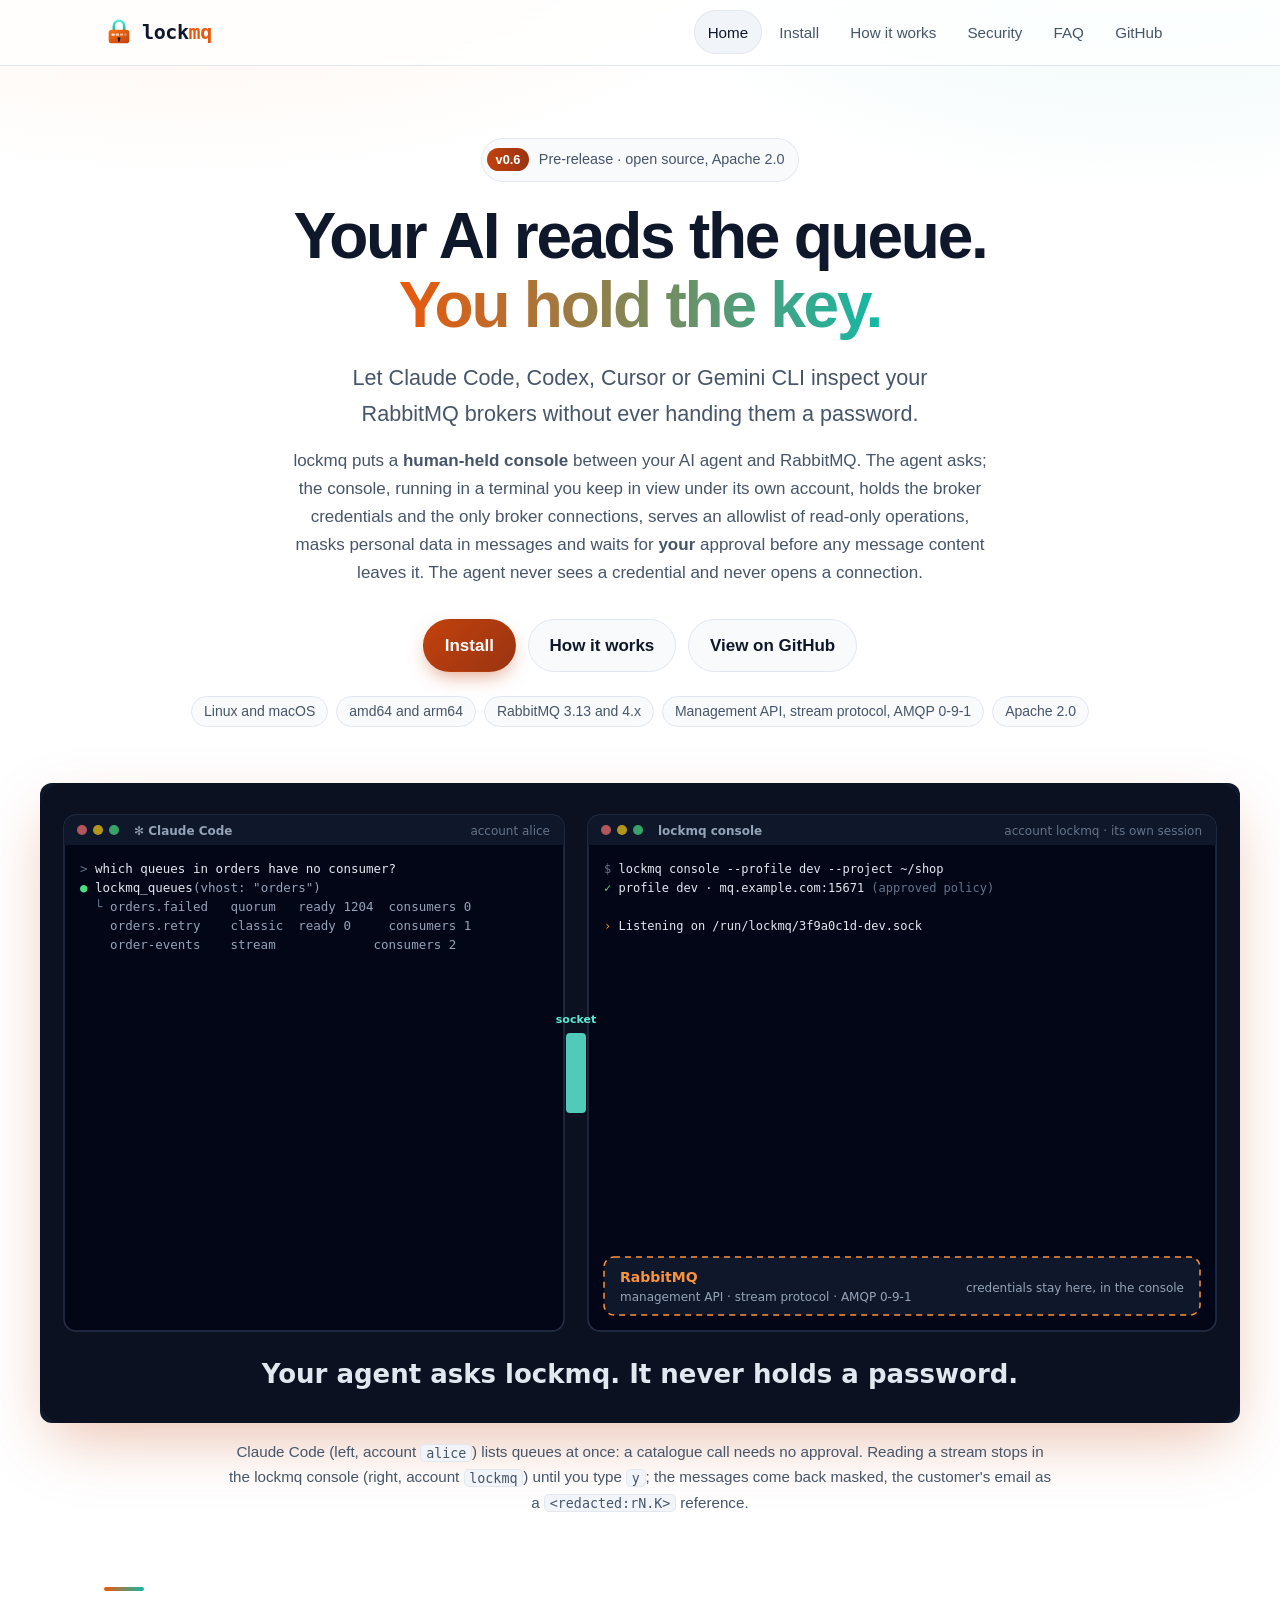
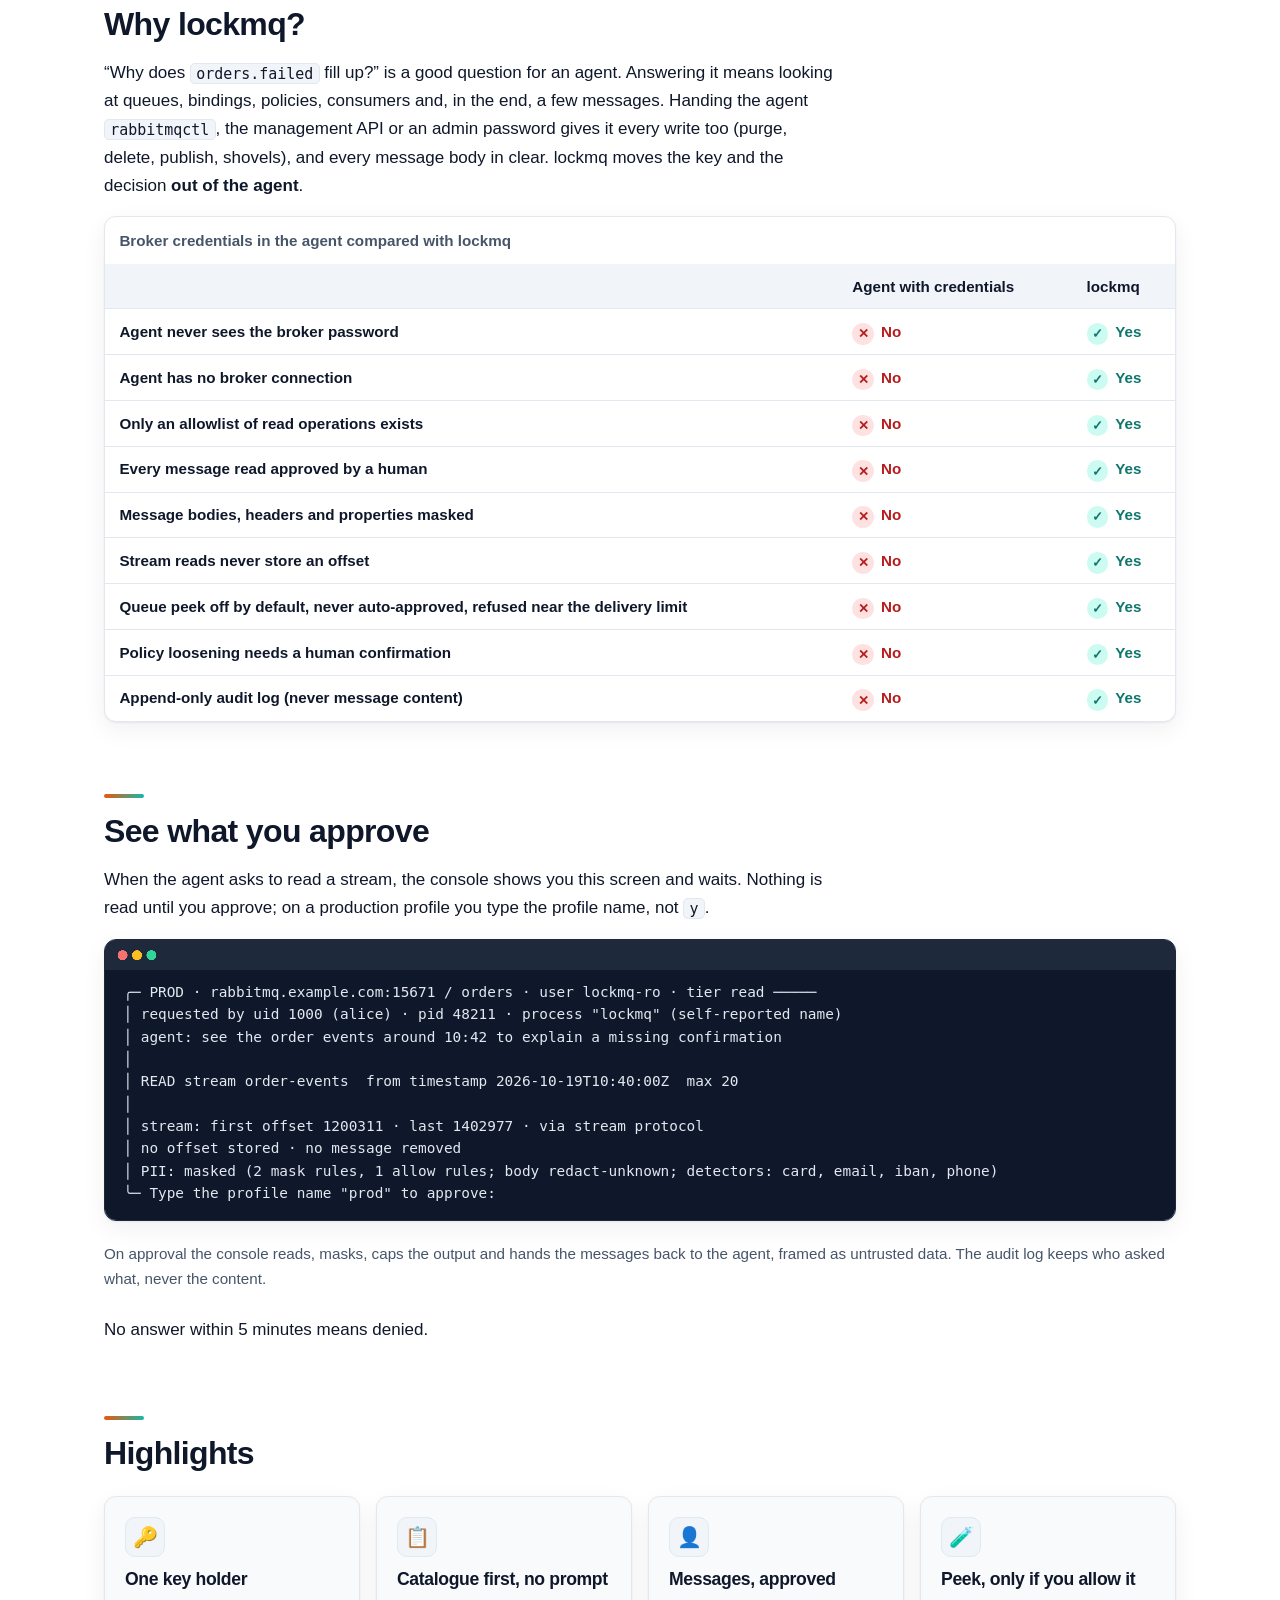
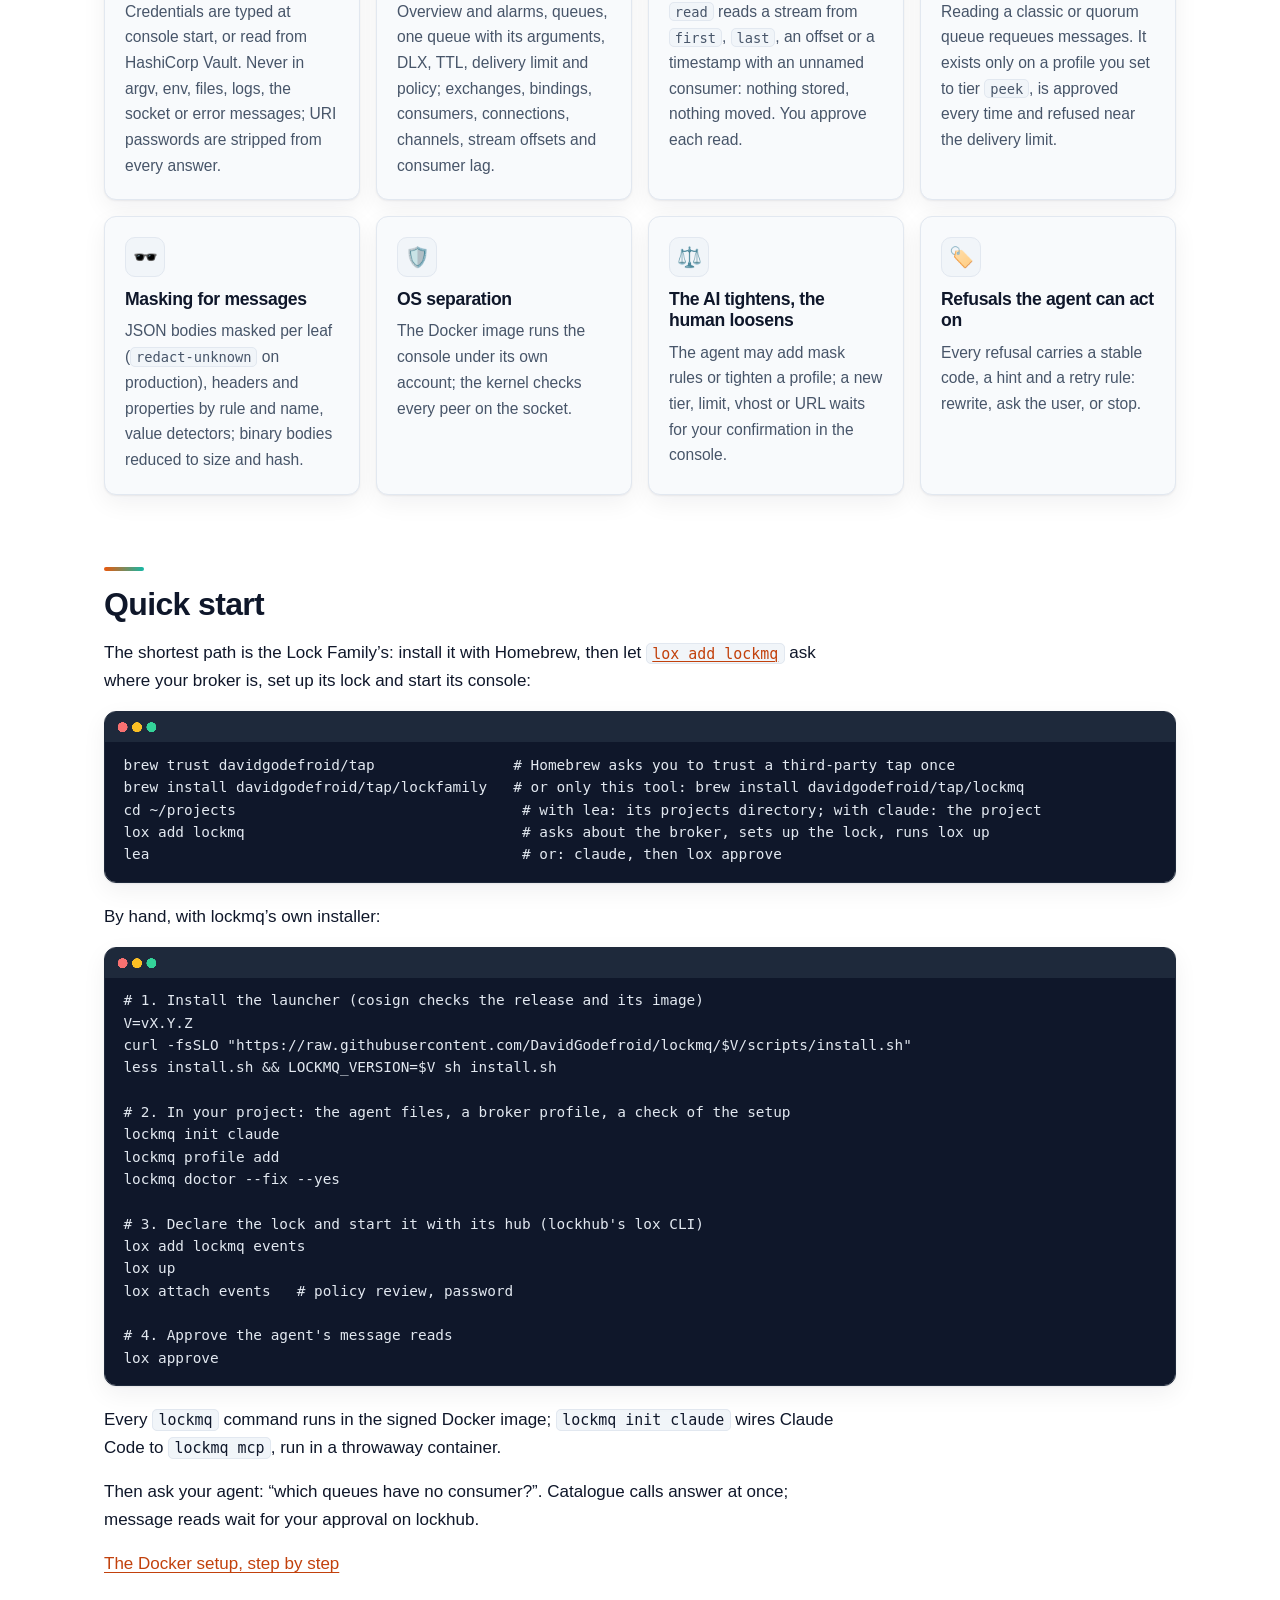
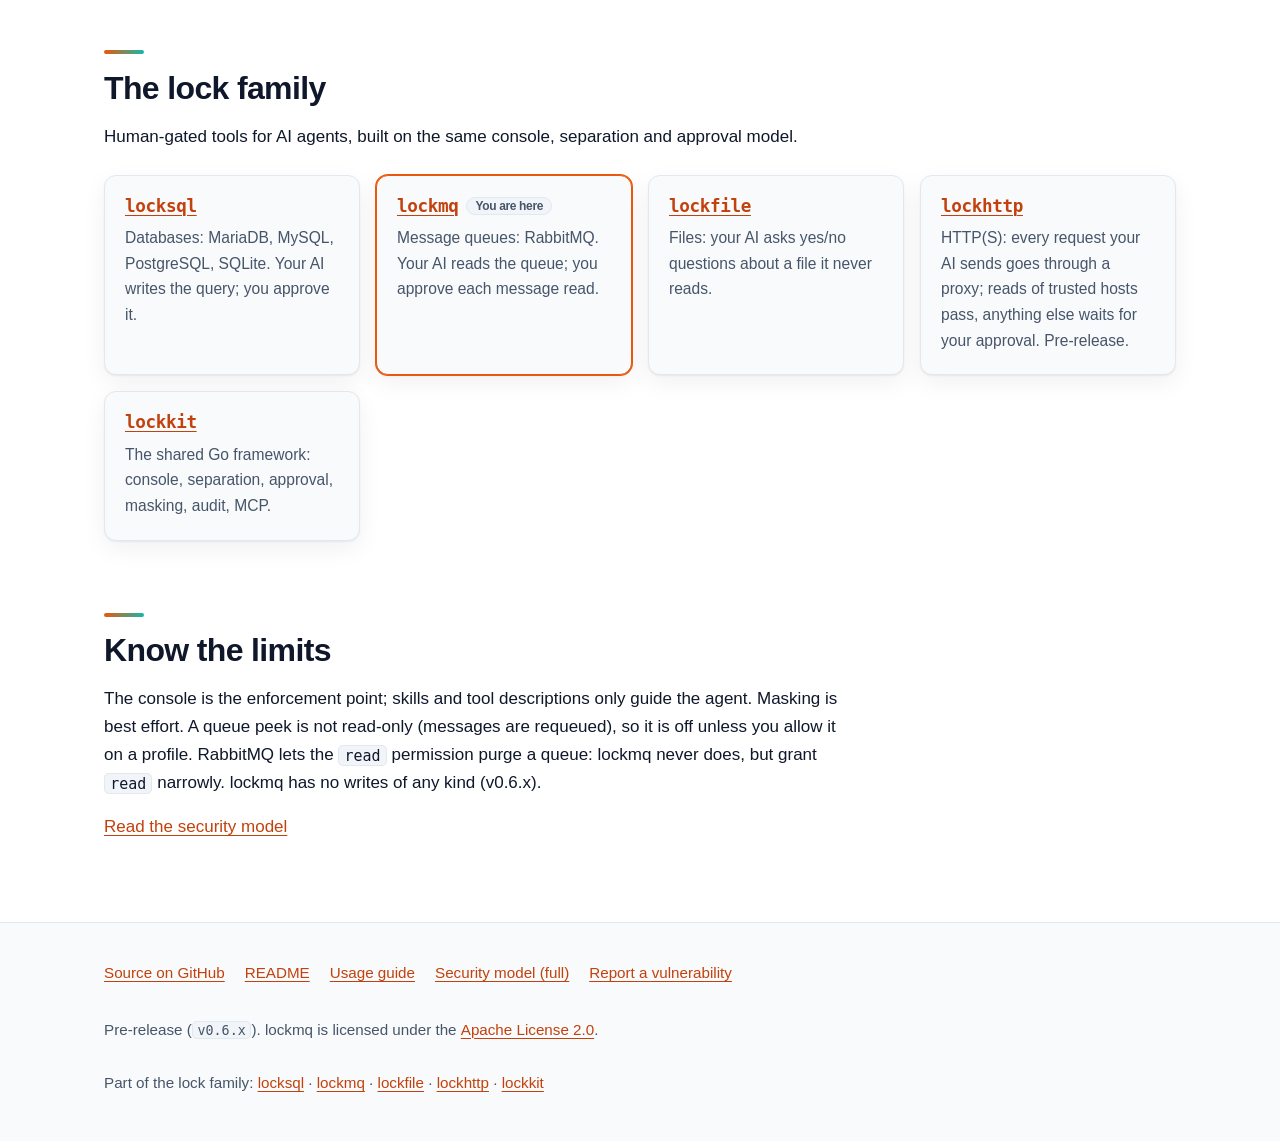
==== site/index.html @ b6aefcbf "docs: lox add lockmq replaces lox init in the quick start Co-Authored-By: Claude Sonnet 5.5 <noreply" ====
<!doctype html>
<html lang="en">
<head>
  <meta charset="utf-8">
  <meta name="viewport" content="width=device-width, initial-scale=1">
  <title>lockmq — Your AI reads the queue. You hold the key.</title>
  <meta name="description" content="lockmq puts a human-held console between your AI agent and RabbitMQ. The agent never sees a credential; every message read is approved and masked.">
  <meta name="color-scheme" content="light dark">
  <meta name="theme-color" content="#ffffff" media="(prefers-color-scheme: light)">
  <meta name="theme-color" content="#0f172a" media="(prefers-color-scheme: dark)">
  <link rel="canonical" href="https://davidgodefroid.github.io/lockmq/">
  <meta property="og:type" content="website">
  <meta property="og:site_name" content="lockmq">
  <meta property="og:title" content="lockmq — Your AI reads the queue. You hold the key.">
  <meta property="og:description" content="lockmq puts a human-held console between your AI agent and RabbitMQ. The agent never sees a credential; every message read is approved and masked.">
  <meta property="og:url" content="https://davidgodefroid.github.io/lockmq/">
  <meta property="og:image" content="https://davidgodefroid.github.io/lockmq/assets/og.png">
  <meta property="og:image:type" content="image/png">
  <meta property="og:image:width" content="1200">
  <meta property="og:image:height" content="630">
  <meta property="og:image:alt" content="lockmq — Your AI reads the queue. You hold the key.">
  <meta property="og:locale" content="en_US">
  <meta name="twitter:card" content="summary_large_image">
  <meta name="twitter:title" content="lockmq — Your AI reads the queue. You hold the key.">
  <meta name="twitter:description" content="lockmq puts a human-held console between your AI agent and RabbitMQ. The agent never sees a credential; every message read is approved and masked.">
  <meta name="twitter:image" content="https://davidgodefroid.github.io/lockmq/assets/og.png">
  <meta name="twitter:image:alt" content="lockmq — Your AI reads the queue. You hold the key.">
  <link rel="icon" href="assets/logo.svg" type="image/svg+xml">
  <link rel="apple-touch-icon" href="assets/apple-touch-icon.png">
  <link rel="stylesheet" href="assets/style.css">
  <script src="assets/anchors.js" defer></script>
</head>
<body>
  <a class="skip-link" href="#main">Skip to content</a>
  <header class="site-header">
    <div class="wrap">
      <a class="brand" href="./"><img src="assets/logo.svg" alt="" width="32" height="32"><span class="wordmark">lock<span>mq</span></span></a>
      <nav class="site-nav" aria-label="Main">
        <ul>
          <li><a href="./" aria-current="page">Home</a></li>
          <li><a href="install/">Install</a></li>
          <li><a href="how-it-works/">How it works</a></li>
          <li><a href="security/">Security</a></li>
          <li><a href="faq/">FAQ</a></li>
          <li><a href="https://github.com/DavidGodefroid/lockmq">GitHub</a></li>
        </ul>
      </nav>
    </div>
  </header>
  <main id="main" tabindex="-1">
    <div class="wrap">

<section class="hero" aria-labelledby="hero-title">
  <p class="eyebrow"><a href="https://github.com/DavidGodefroid/lockmq/releases/tag/v0.6.1"><span class="badge">v0.6</span> Pre-release · open source, Apache 2.0</a></p>
  <h1 id="hero-title">Your AI reads the queue. <br><span class="key">You hold the key.</span></h1>
  <p class="lead">Let Claude Code, Codex, Cursor or Gemini CLI inspect your RabbitMQ brokers without ever handing them a password.</p>
  <p class="intro">lockmq puts a <strong>human-held console</strong> between your AI agent and RabbitMQ. The agent asks; the console, running in a terminal you keep in view under its own account, holds the broker credentials and the only broker connections, serves an allowlist of read-only operations, masks personal data in messages and waits for <strong>your</strong> approval before any message content leaves it. The agent never sees a credential and never opens a connection.</p>
  <div class="actions">
    <a class="button primary" href="install/">Install</a>
    <a class="button" href="how-it-works/">How it works</a>
    <a class="button" href="https://github.com/DavidGodefroid/lockmq">View on GitHub</a>
  </div>
  <ul class="facts" aria-label="At a glance">
    <li>Linux and macOS</li>
    <li>amd64 and arm64</li>
    <li>RabbitMQ 3.13 and 4.x</li>
    <li>Management API, stream protocol, AMQP 0-9-1</li>
    <li>Apache 2.0</li>
  </ul>
</section>

<section class="demo-section" aria-labelledby="demo">
  <h2 id="demo" class="visually-hidden">See it run</h2>
  <figure class="demo">
    <div class="demo-frame" role="region" aria-label="Animated demo" tabindex="0">
      <img src="assets/demo.svg" alt="Claude Code, in the account alice, lists the queues of the vhost orders through lockmq, then asks to read the last 3 messages of the stream order-events. The lockmq console, in its own account, shows the approval screen; the human types y, and Claude Code gets the messages back with the customer's email replaced by a reference." width="1200" height="640" aria-describedby="demo-caption">
    </div>
    <p class="demo-hint">Swipe sideways to see both terminals.</p>
    <figcaption id="demo-caption">Claude Code (left, account <code>alice</code>) lists queues at once: a catalogue call needs no approval. Reading a stream stops in the lockmq console (right, account <code>lockmq</code>) until you type <code>y</code>; the messages come back masked, the customer's email as a <code>&lt;redacted:rN.K&gt;</code> reference.</figcaption>
  </figure>
</section>

<section aria-labelledby="why">
  <h2 id="why">Why lockmq?</h2>
  <div class="prose">
    <p>“Why does <code>orders.failed</code> fill up?” is a good question for an agent. Answering it means looking at queues, bindings, policies, consumers and, in the end, a few messages. Handing the agent <code>rabbitmqctl</code>, the management API or an admin password gives it every write too (purge, delete, publish, shovels), and every message body in clear. lockmq moves the key and the decision <strong>out of the agent</strong>.</p>
  </div>
<div class="table-wrap" role="region" aria-label="Broker credentials in the agent compared with lockmq" tabindex="0">
<table>
<caption>Broker credentials in the agent compared with lockmq</caption>
<thead><tr><th scope="col"><span class="visually-hidden">Property</span></th><th scope="col">Agent with credentials</th><th scope="col">lockmq</th></tr></thead>
<tbody>
<tr><th scope="row">Agent never sees the broker password</th><td class="no">No</td><td class="yes">Yes</td></tr>
<tr><th scope="row">Agent has no broker connection</th><td class="no">No</td><td class="yes">Yes</td></tr>
<tr><th scope="row">Only an allowlist of read operations exists</th><td class="no">No</td><td class="yes">Yes</td></tr>
<tr><th scope="row">Every message read approved by a human</th><td class="no">No</td><td class="yes">Yes</td></tr>
<tr><th scope="row">Message bodies, headers and properties masked</th><td class="no">No</td><td class="yes">Yes</td></tr>
<tr><th scope="row">Stream reads never store an offset</th><td class="no">No</td><td class="yes">Yes</td></tr>
<tr><th scope="row">Queue peek off by default, never auto-approved, refused near the delivery limit</th><td class="no">No</td><td class="yes">Yes</td></tr>
<tr><th scope="row">Policy loosening needs a human confirmation</th><td class="no">No</td><td class="yes">Yes</td></tr>
<tr><th scope="row">Append-only audit log (never message content)</th><td class="no">No</td><td class="yes">Yes</td></tr>
</tbody>
</table>
</div>
</section>

<section aria-labelledby="approve">
  <h2 id="approve">See what you approve</h2>
  <p class="prose">When the agent asks to read a stream, the console shows you this screen and waits. Nothing is read until you approve; on a production profile you type the profile name, not <code>y</code>.</p>
  <figure>
    <pre tabindex="0" class="term"><code>╭─ PROD · rabbitmq.example.com:15671 / orders · user lockmq-ro · tier read ─────
│ requested by uid 1000 (alice) · pid 48211 · process "lockmq" (self-reported name)
│ agent: see the order events around 10:42 to explain a missing confirmation
│
│ READ stream order-events  from timestamp 2026-10-19T10:40:00Z  max 20
│
│ stream: first offset 1200311 · last 1402977 · via stream protocol
│ no offset stored · no message removed
│ PII: masked (2 mask rules, 1 allow rules; body redact-unknown; detectors: card, email, iban, phone)
╰─ Type the profile name "prod" to approve:</code></pre>
    <figcaption>On approval the console reads, masks, caps the output and hands the messages back to the agent, framed as untrusted data. The audit log keeps who asked what, never the content.</figcaption>
  </figure>
  <p class="prose">No answer within 5 minutes means denied.</p>
</section>

<section aria-labelledby="highlights">
  <h2 id="highlights">Highlights</h2>
  <ul class="cards">
    <li><span class="icon" aria-hidden="true">🔑</span><h3>One key holder</h3><p>Credentials are typed at console start, or read from HashiCorp Vault. Never in argv, env, files, logs, the socket or error messages; URI passwords are stripped from every answer.</p></li>
    <li><span class="icon" aria-hidden="true">📋</span><h3>Catalogue first, no prompt</h3><p>Overview and alarms, queues, one queue with its arguments, DLX, TTL, delivery limit and policy; exchanges, bindings, consumers, connections, channels, stream offsets and consumer lag.</p></li>
    <li><span class="icon" aria-hidden="true">👤</span><h3>Messages, approved</h3><p><code>read</code> reads a stream from <code>first</code>, <code>last</code>, an offset or a timestamp with an unnamed consumer: nothing stored, nothing moved. You approve each read.</p></li>
    <li><span class="icon" aria-hidden="true">🧪</span><h3>Peek, only if you allow it</h3><p>Reading a classic or quorum queue requeues messages. It exists only on a profile you set to tier <code>peek</code>, is approved every time and refused near the delivery limit.</p></li>
    <li><span class="icon" aria-hidden="true">🕶️</span><h3>Masking for messages</h3><p>JSON bodies masked per leaf (<code>redact-unknown</code> on production), headers and properties by rule and name, value detectors; binary bodies reduced to size and hash.</p></li>
    <li><span class="icon" aria-hidden="true">🛡️</span><h3>OS separation</h3><p>The Docker image runs the console under its own account; the kernel checks every peer on the socket.</p></li>
    <li><span class="icon" aria-hidden="true">⚖️</span><h3>The AI tightens, the human loosens</h3><p>The agent may add mask rules or tighten a profile; a new tier, limit, vhost or URL waits for your confirmation in the console.</p></li>
    <li><span class="icon" aria-hidden="true">🏷️</span><h3>Refusals the agent can act on</h3><p>Every refusal carries a stable code, a hint and a retry rule: rewrite, ask the user, or stop.</p></li>
  </ul>
</section>

<section aria-labelledby="quick-start">
  <h2 id="quick-start">Quick start</h2>
  <p class="prose">The shortest path is the Lock Family’s: install it with Homebrew, then let <a href="https://github.com/DavidGodefroid/lockhub/blob/main/docs/lox-add.md"><code>lox add lockmq</code></a> ask where your broker is, set up its lock and start its console:</p>
  <pre tabindex="0" class="term"><code>brew trust davidgodefroid/tap                # Homebrew asks you to trust a third-party tap once
brew install davidgodefroid/tap/lockfamily   # or only this tool: brew install davidgodefroid/tap/lockmq
cd ~/projects                                 # with lea: its projects directory; with claude: the project
lox add lockmq                                # asks about the broker, sets up the lock, runs lox up
lea                                           # or: claude, then lox approve</code></pre>
  <p class="prose">By hand, with lockmq’s own installer:</p>
  <pre tabindex="0" class="term"><code># 1. Install the launcher (cosign checks the release and its image)
V=vX.Y.Z
curl -fsSLO "https://raw.githubusercontent.com/DavidGodefroid/lockmq/$V/scripts/install.sh"
less install.sh &amp;&amp; LOCKMQ_VERSION=$V sh install.sh

# 2. In your project: the agent files, a broker profile, a check of the setup
lockmq init claude
lockmq profile add
lockmq doctor --fix --yes

# 3. Declare the lock and start it with its hub (lockhub's lox CLI)
lox add lockmq events
lox up
lox attach events   # policy review, password

# 4. Approve the agent's message reads
lox approve</code></pre>
  <p class="prose">Every <code>lockmq</code> command runs in the signed Docker image; <code>lockmq init claude</code> wires Claude Code to <code>lockmq mcp</code>, run in a throwaway container.</p>
  <p class="prose">Then ask your agent: “which queues have no consumer?”. Catalogue calls answer at once; message reads wait for your approval on lockhub.</p>
  <p><a href="install/">The Docker setup, step by step</a></p>
</section>

<section aria-labelledby="family">
  <h2 id="family">The lock family</h2>
  <p class="prose">Human-gated tools for AI agents, built on the same console, separation and approval model.</p>
  <ul class="cards family">
    <li><h3><a href="https://github.com/DavidGodefroid/locksql">locksql</a></h3><p>Databases: MariaDB, MySQL, PostgreSQL, SQLite. Your AI writes the query; you approve it.</p></li>
    <li aria-current="page"><h3><a href="./">lockmq</a><span class="here">You are here</span></h3><p>Message queues: RabbitMQ. Your AI reads the queue; you approve each message read.</p></li>
    <li><h3><a href="https://github.com/DavidGodefroid/lockfile">lockfile</a></h3><p>Files: your AI asks yes/no questions about a file it never reads.</p></li>
    <li><h3><a href="https://github.com/DavidGodefroid/lockhttp">lockhttp</a></h3><p>HTTP(S): every request your AI sends goes through a proxy; reads of trusted hosts pass, anything else waits for your approval. Pre-release.</p></li>
    <li><h3><a href="https://github.com/DavidGodefroid/lockkit">lockkit</a></h3><p>The shared Go framework: console, separation, approval, masking, audit, MCP.</p></li>
  </ul>
</section>

<section aria-labelledby="limits">
  <h2 id="limits">Know the limits</h2>
  <div class="prose">
    <p>The console is the enforcement point; skills and tool descriptions only guide the agent. Masking is best effort. A queue peek is not read-only (messages are requeued), so it is off unless you allow it on a profile. RabbitMQ lets the <code>read</code> permission purge a queue: lockmq never does, but grant <code>read</code> narrowly. lockmq has no writes of any kind (v0.6.x).</p>
    <p><a href="security/">Read the security model</a></p>
  </div>
</section>

    </div>
  </main>
  <footer class="site-footer">
    <div class="wrap">
      <ul>
        <li><a href="https://github.com/DavidGodefroid/lockmq">Source on GitHub</a></li>
        <li><a href="https://github.com/DavidGodefroid/lockmq/blob/main/README.md">README</a></li>
        <li><a href="https://github.com/DavidGodefroid/lockmq/blob/main/docs/usage.md">Usage guide</a></li>
        <li><a href="https://github.com/DavidGodefroid/lockmq/blob/main/docs/security-model.md">Security model (full)</a></li>
        <li><a href="https://github.com/DavidGodefroid/lockmq/blob/main/SECURITY.md">Report a vulnerability</a></li>
      </ul>
      <p>Pre-release (<code>v0.6.x</code>). lockmq is licensed under the <a href="https://github.com/DavidGodefroid/lockmq/blob/main/LICENSE">Apache License 2.0</a>.</p>
      <p class="family-line">Part of the lock family: <a href="https://github.com/DavidGodefroid/locksql">locksql</a> · <a href="https://github.com/DavidGodefroid/lockmq">lockmq</a> · <a href="https://github.com/DavidGodefroid/lockfile">lockfile</a> · <a href="https://github.com/DavidGodefroid/lockhttp">lockhttp</a> · <a href="https://github.com/DavidGodefroid/lockkit">lockkit</a></p>
    </div>
  </footer>
</body>
</html>
---- site/assets/style.css ----
/* lockmq site — one stylesheet, no build step, no external resources.
   Palette taken from assets/logo.svg: orange body, teal shackle. */

:root {
  color-scheme: light dark;
  --bg: #ffffff;
  --bg-glow: rgba(249, 115, 22, 0.12);
  --bg-glow-2: rgba(20, 184, 166, 0.10);
  --surface: #f8fafc;
  --surface-2: #f1f5f9;
  --text: #0f172a;
  --muted: #475569;
  --border: #e2e8f0;
  --link: #c2410c;
  --link-hover: #9a3412;
  --accent: #ea580c;
  --accent-2: #14b8a6;
  --key: #0f766e;
  --focus: #ea580c;
  --term-bg: #0f172a;
  --term-bar: #1e293b;
  --term-text: #e2e8f0;
  --term-border: #1e293b;
  --limit-bg: #fffbeb;
  --limit-border: #b45309;
  --yes: #0f766e;
  --yes-bg: #ccfbf1;
  --no: #b91c1c;
  --no-bg: #fee2e2;
  --header-bg: rgba(255, 255, 255, 0.82);
  --shadow: 0 1px 2px rgba(15, 23, 42, 0.06), 0 8px 24px rgba(15, 23, 42, 0.06);
  --shadow-lg: 0 24px 60px -12px rgba(194, 65, 12, 0.35);
  --mono: ui-monospace, SFMono-Regular, Menlo, Consolas, "DejaVu Sans Mono", "Liberation Mono", monospace;
  --sans: -apple-system, BlinkMacSystemFont, "Segoe UI", Roboto, "Helvetica Neue", Arial, "Noto Sans", sans-serif;
  --radius: 12px;
  --max: 70rem;
}

@media (prefers-color-scheme: dark) {
  :root {
    --bg: #0b1120;
    --bg-glow: rgba(249, 115, 22, 0.18);
    --bg-glow-2: rgba(45, 212, 191, 0.10);
    --surface: #111a2e;
    --surface-2: #1e293b;
    --text: #f1f5f9;
    --muted: #94a3b8;
    --border: #253047;
    --link: #fdba74;
    --link-hover: #fed7aa;
    --accent: #fb923c;
    --accent-2: #5eead4;
    --key: #5eead4;
    --focus: #5eead4;
    --term-bg: #020617;
    --term-bar: #0f172a;
    --term-text: #e2e8f0;
    --term-border: #253047;
    --limit-bg: #1f1a10;
    --limit-border: #f59e0b;
    --yes: #5eead4;
    --yes-bg: rgba(45, 212, 191, 0.12);
    --no: #fca5a5;
    --no-bg: rgba(248, 113, 113, 0.12);
    --header-bg: rgba(11, 17, 32, 0.8);
    --shadow: 0 1px 2px rgba(0, 0, 0, 0.3), 0 8px 24px rgba(0, 0, 0, 0.25);
    --shadow-lg: 0 30px 80px -20px rgba(249, 115, 22, 0.4);
  }
}

*, *::before, *::after { box-sizing: border-box; }

html { -webkit-text-size-adjust: 100%; text-size-adjust: 100%; }

body {
  margin: 0;
  background:
    radial-gradient(60rem 30rem at 15% -10rem, var(--bg-glow), transparent 70%),
    radial-gradient(50rem 26rem at 90% -6rem, var(--bg-glow-2), transparent 70%),
    var(--bg);
  background-repeat: no-repeat;
  color: var(--text);
  font-family: var(--sans);
  font-size: 1.0625rem;
  line-height: 1.65;
  overflow-wrap: break-word;
}

img, svg { max-width: 100%; height: auto; }

a { color: var(--link); text-underline-offset: 0.18em; text-decoration-thickness: 1px; }
a:hover { color: var(--link-hover); text-decoration-thickness: 2px; }

:focus-visible {
  outline: 3px solid var(--focus);
  outline-offset: 2px;
  border-radius: 4px;
}

.skip-link {
  position: absolute;
  left: 1rem;
  top: -100px;
  z-index: 20;
  padding: 0.5rem 1rem;
  background: var(--text);
  color: var(--bg);
  border-radius: var(--radius);
  font-weight: 600;
}
.skip-link:focus { top: 0.75rem; color: var(--bg); }

.visually-hidden {
  position: absolute !important;
  width: 1px; height: 1px;
  margin: -1px; padding: 0; border: 0;
  overflow: hidden;
  clip: rect(0 0 0 0);
  white-space: nowrap;
}

.wrap {
  width: 100%;
  max-width: var(--max);
  margin: 0 auto;
  padding: 0 1rem;
}

/* Header and navigation */
.site-header {
  z-index: 10;
  border-bottom: 1px solid var(--border);
  background: var(--header-bg);
  -webkit-backdrop-filter: saturate(1.6) blur(12px);
  backdrop-filter: saturate(1.6) blur(12px);
}
.site-header .wrap {
  display: flex;
  flex-wrap: wrap;
  align-items: center;
  justify-content: space-between;
  gap: 0.5rem 1.5rem;
  padding-top: 0.65rem;
  padding-bottom: 0.65rem;
}
.brand {
  display: inline-flex;
  align-items: center;
  gap: 0.5rem;
  color: var(--text);
  text-decoration: none;
  font-family: var(--mono);
  font-weight: 700;
  font-size: 1.25rem;
  letter-spacing: -0.02em;
}
.brand .wordmark span { color: var(--accent); }
.brand:hover { color: var(--text); }
.brand img { width: 30px; height: 30px; }

.site-nav ul {
  display: flex;
  flex-wrap: wrap;
  gap: 0.25rem;
  margin: 0;
  padding: 0;
  list-style: none;
}
.site-nav li + li { margin-top: 0; }
.site-nav a {
  display: inline-block;
  padding: 0.35rem 0.7rem;
  border-radius: 999px;
  color: var(--muted);
  text-decoration: none;
  font-size: 0.95rem;
  font-weight: 500;
}
.site-nav a:hover { color: var(--text); background: var(--surface-2); }
.site-nav a[aria-current="page"] {
  color: var(--text);
  background: var(--surface-2);
  box-shadow: inset 0 0 0 1px var(--border);
}

/* Main content */
main { display: block; padding-bottom: 4rem; }
main > .wrap > h1:first-child { margin-top: 3rem; }

h1, h2, h3 { line-height: 1.2; letter-spacing: -0.02em; }
[id] { scroll-margin-top: 5rem; }
h1 { font-size: clamp(2rem, 6vw, 3rem); margin: 2rem 0 1rem; font-weight: 800; }
h2 {
  font-size: clamp(1.5rem, 4vw, 2rem);
  margin: 4.5rem 0 1rem;
  font-weight: 750;
}
h2::before {
  content: "";
  display: block;
  width: 2.5rem;
  height: 4px;
  margin-bottom: 0.9rem;
  border-radius: 2px;
  background: linear-gradient(90deg, var(--accent), var(--accent-2));
}
h3 { font-size: 1.2rem; margin: 1.75rem 0 0.5rem; }

/* Section links (assets/anchors.js) */
.has-anchor { cursor: pointer; }
.heading-anchor {
  margin-left: 0.4em;
  color: var(--muted);
  font-weight: 600;
  text-decoration: none;
  opacity: 0;
  transition: opacity 0.15s ease;
}
.has-anchor:hover .heading-anchor,
.heading-anchor:focus-visible { opacity: 1; color: var(--link); }
@media (hover: none) { .heading-anchor { opacity: 0.6; } }
.anchor-toast {
  position: fixed;
  left: 50%;
  bottom: 1.5rem;
  z-index: 30;
  transform: translateX(-50%);
  padding: 0.45rem 0.9rem;
  border-radius: var(--radius);
  background: var(--text);
  color: var(--bg);
  font-size: 0.9rem;
  font-weight: 600;
  opacity: 0;
  pointer-events: none;
  transition: opacity 0.2s ease;
}
.anchor-toast:empty { display: none; }
.anchor-toast.is-visible { opacity: 1; }

.prose { max-width: 46rem; }
.lead { font-size: 1.2rem; color: var(--muted); }

p, ul, ol { margin: 0 0 1rem; }
li + li { margin-top: 0.35rem; }

code {
  font-family: var(--mono);
  font-size: 0.88em;
  background: var(--surface-2);
  border: 1px solid var(--border);
  border-radius: 5px;
  padding: 0.05em 0.35em;
}

pre {
  margin: 0 0 1.25rem;
  padding: 1rem 1.15rem;
  max-width: 100%;
  overflow-x: auto;
  background: var(--term-bg);
  color: var(--term-text);
  border: 1px solid var(--term-border);
  border-radius: var(--radius);
  box-shadow: var(--shadow);
  font-family: var(--mono);
  font-size: 0.85rem;
  line-height: 1.55;
  tab-size: 4;
}
pre code {
  background: none;
  border: 0;
  padding: 0;
  font-size: inherit;
  color: inherit;
}
pre:focus-visible { outline-offset: 3px; }
pre.diagram { line-height: 1.25; }
.cmt { color: #94a3b8; }

/* A terminal window: a title bar with three dots above the code. */
pre.term {
  position: relative;
  padding-top: 2.6rem;
  background:
    radial-gradient(circle at 1.1rem 0.95rem, #f87171 0.3rem, transparent 0.32rem),
    radial-gradient(circle at 2rem 0.95rem, #fbbf24 0.3rem, transparent 0.32rem),
    radial-gradient(circle at 2.9rem 0.95rem, #34d399 0.3rem, transparent 0.32rem),
    linear-gradient(var(--term-bar), var(--term-bar)) top / 100% 1.9rem no-repeat,
    var(--term-bg);
  background-repeat: no-repeat;
  background-attachment: local;
}

figure { margin: 0 0 1.5rem; }
figcaption { color: var(--muted); font-size: 0.95rem; margin-top: 0.75rem; }

blockquote {
  margin: 0 0 1rem;
  padding: 0.75rem 1.25rem;
  border-left: 4px solid var(--accent);
  border-radius: 0 var(--radius) var(--radius) 0;
  background: var(--surface);
  color: var(--text);
  font-size: 1.1rem;
  font-weight: 500;
}
blockquote p { margin: 0; }

/* Hero */
.hero {
  padding: 4.5rem 0 1rem;
  text-align: center;
}
.hero h1 {
  margin: 1.25rem auto 1.25rem;
  font-size: clamp(2.3rem, 7vw, 4rem);
  line-height: 1.08;
  letter-spacing: -0.035em;
}
.hero h1 .key {
  color: var(--key);
  background: linear-gradient(90deg, var(--accent), var(--accent-2));
  -webkit-background-clip: text;
  background-clip: text;
  -webkit-text-fill-color: transparent;
}
.hero .lead {
  max-width: 40rem;
  margin: 0 auto 1rem;
  font-size: clamp(1.15rem, 2.4vw, 1.35rem);
}
.hero .intro {
  max-width: 44rem;
  margin: 0 auto;
  color: var(--muted);
}
.hero .actions, .hero .facts { justify-content: center; }

.eyebrow { margin: 0; }
.eyebrow a {
  display: inline-flex;
  align-items: center;
  gap: 0.6rem;
  padding: 0.25rem 0.85rem 0.25rem 0.3rem;
  border: 1px solid var(--border);
  border-radius: 999px;
  background: var(--surface);
  color: var(--muted);
  font-size: 0.9rem;
  text-decoration: none;
}
.eyebrow a:hover { color: var(--text); border-color: var(--accent); }
.badge {
  padding: 0.05rem 0.55rem;
  border-radius: 999px;
  background: linear-gradient(90deg, #c2410c, #9a3412);
  color: #ffffff;
  font-weight: 700;
  font-size: 0.8rem;
}

.facts {
  display: flex;
  flex-wrap: wrap;
  gap: 0.5rem;
  margin: 1rem 0 0;
  padding: 0;
  list-style: none;
}
.facts li {
  margin: 0;
  padding: 0.2rem 0.75rem;
  border: 1px solid var(--border);
  border-radius: 999px;
  background: var(--surface);
  font-size: 0.875rem;
  color: var(--muted);
}

.actions { display: flex; flex-wrap: wrap; gap: 0.75rem; margin: 2rem 0 1.5rem; }
.button {
  display: inline-block;
  padding: 0.7rem 1.3rem;
  border-radius: 999px;
  border: 1px solid var(--border);
  color: var(--text);
  text-decoration: none;
  font-weight: 600;
  background: var(--surface);
  transition: border-color 0.15s, transform 0.15s, box-shadow 0.15s;
}
.button:hover { color: var(--text); border-color: var(--accent); }
.button.primary {
  background: linear-gradient(135deg, #c2410c, #9a3412);
  border-color: transparent;
  color: #ffffff;
  box-shadow: 0 8px 20px -6px rgba(194, 65, 12, 0.55);
}
.button.primary:hover { color: #ffffff; box-shadow: 0 10px 26px -6px rgba(194, 65, 12, 0.7); }

.notice {
  display: inline-block;
  padding: 0.35rem 0.75rem;
  border-radius: 6px;
  background: var(--surface-2);
  border: 1px solid var(--border);
  font-size: 0.95rem;
}

/* Demo */
.demo-section { margin-top: 2.5rem; }
/* The animated SVG breaks out of the text column: as wide as the window
   allows (94vw, at most its 1200px drawing), and never taller than the
   window minus the header, so it is always seen whole. */
figure.demo {
  position: relative;
  left: 50%;
  width: min(94vw, 1200px, calc((100vh - 6rem) * 1200 / 640));
  width: min(94vw, 1200px, calc((100svh - 6rem) * 1200 / 640));
  margin: 0 0 1.5rem;
  transform: translateX(-50%);
}
.demo-frame {
  border-radius: var(--radius);
  background: var(--term-bg);
  box-shadow: var(--shadow-lg);
}
figure.demo img {
  display: block;
  width: 100%;
  height: auto;
  aspect-ratio: 1200 / 640;
  border-radius: var(--radius);
}
.demo-hint { display: none; }
figure.demo figcaption { max-width: 52rem; margin: 1rem auto 0; text-align: center; }

/* Cards */
.cards {
  display: grid;
  grid-template-columns: repeat(auto-fit, minmax(min(100%, 15.5rem), 1fr));
  gap: 1rem;
  margin: 1.5rem 0 1rem;
  padding: 0;
  list-style: none;
}
.cards > li {
  margin: 0;
  padding: 1.25rem 1.25rem 1.3rem;
  background: var(--surface);
  border: 1px solid var(--border);
  border-radius: var(--radius);
  box-shadow: var(--shadow);
  transition: border-color 0.15s, transform 0.15s;
}
.cards > li:hover { border-color: var(--accent); }
.cards .icon {
  display: inline-grid;
  place-items: center;
  width: 2.5rem;
  height: 2.5rem;
  margin-bottom: 0.75rem;
  border-radius: 10px;
  background: var(--surface-2);
  border: 1px solid var(--border);
  font-size: 1.25rem;
  line-height: 1;
}
.cards h3 { margin-top: 0; font-size: 1.1rem; }
.cards p { margin: 0; color: var(--muted); font-size: 0.975rem; }

/* The lock family: the current product's card is marked. */
.cards.family > li { position: relative; }
.cards.family a { font-family: var(--mono); font-weight: 700; }
.cards.family > li[aria-current] { border-color: var(--accent); box-shadow: 0 0 0 1px var(--accent), var(--shadow); }
.cards.family .here {
  display: inline-block;
  margin-left: 0.5rem;
  padding: 0.05rem 0.5rem;
  border-radius: 999px;
  background: var(--surface-2);
  border: 1px solid var(--border);
  color: var(--muted);
  font-family: var(--sans);
  font-size: 0.75rem;
  font-weight: 600;
  vertical-align: 0.15em;
}
.site-footer .family-line { margin-top: 0.5rem; }

/* Tables */
.table-wrap {
  max-width: 100%;
  overflow-x: auto;
  margin: 0 0 1.25rem;
  border: 1px solid var(--border);
  border-radius: var(--radius);
  box-shadow: var(--shadow);
  /* Scroll hint: an edge shadow appears on the side that has more content. */
  background:
    linear-gradient(to right, var(--bg) 30%, transparent) left / 2rem 100% no-repeat local,
    linear-gradient(to left, var(--bg) 30%, transparent) right / 2rem 100% no-repeat local,
    radial-gradient(farthest-side at 0 50%, rgba(0,0,0,.22), transparent) left / 0.75rem 100% no-repeat scroll,
    radial-gradient(farthest-side at 100% 50%, rgba(0,0,0,.22), transparent) right / 0.75rem 100% no-repeat scroll,
    var(--bg);
}
table { border-collapse: collapse; width: 100%; font-size: 0.95rem; }
caption {
  text-align: left;
  padding: 0.7rem 0.9rem;
  font-weight: 600;
  color: var(--muted);
  caption-side: top;
}
th, td {
  padding: 0.6rem 0.9rem;
  text-align: left;
  vertical-align: top;
  border-top: 1px solid var(--border);
}
thead th { background: var(--surface-2); border-top: 0; }
tbody tr:hover { background: var(--surface); }
td.yes, td.no { white-space: nowrap; }
td.yes::before, td.no::before {
  display: inline-grid;
  place-items: center;
  width: 1.35rem;
  height: 1.35rem;
  margin-right: 0.45rem;
  border-radius: 999px;
  font-size: 0.8rem;
  font-weight: 800;
  vertical-align: -0.1em;
}
td.yes { color: var(--yes); font-weight: 600; }
td.yes::before { content: "✓"; background: var(--yes-bg); }
td.no { color: var(--no); font-weight: 600; }
td.no::before { content: "✕"; background: var(--no-bg); }
.engines td, .engines th { min-width: 9rem; }
.engines td:first-child, .engines th:first-child { min-width: 0; }

/* Limits: kept prominent */
.limits {
  margin: 3rem 0 2rem;
  padding: 0.25rem 1.25rem 1rem;
  background: var(--limit-bg);
  border: 1px solid var(--border);
  border-left: 5px solid var(--limit-border);
  border-radius: var(--radius);
}
.limits > h2 { margin-top: 1.25rem; }
.limits > h2::before { background: var(--limit-border); }

.steps { padding-left: 1.4rem; }
.steps > li { padding-left: 0.25rem; }
.steps > li + li { margin-top: 0.75rem; }

.more {
  padding: 1rem 1.25rem;
  background: var(--surface);
  border: 1px solid var(--border);
  border-radius: var(--radius);
}
.more ul { margin: 0; }

/* FAQ */
.faq h2 { font-size: 1.3rem; margin-top: 2.5rem; }
.faq h2::before { display: none; }

/* Footer */
.site-footer {
  border-top: 1px solid var(--border);
  background: var(--surface);
  color: var(--muted);
  font-size: 0.95rem;
}
.site-footer .wrap { padding-top: 1.75rem; padding-bottom: 2.25rem; }
.site-footer ul {
  display: flex;
  flex-wrap: wrap;
  gap: 0.5rem 1.25rem;
  margin: 0 0 0.75rem;
  padding: 0;
  list-style: none;
}
.site-footer li + li { margin-top: 0; }
.site-footer p { margin: 0; }
/* The footer's inline links stand alone, not in running text: a taller
   line gives them a 44px tap target too. */
.site-footer p a { display: inline-block; padding: 0.75rem 0; line-height: 1.4; }

@media (min-width: 48rem) {
  .site-header { position: sticky; top: 0; }
  .wrap { padding: 0 1.5rem; }
  pre { font-size: 0.9rem; }
}

/* Phones: brand on the first row, the navigation on a second row that
   scrolls sideways (no scrollbar, a fade on the right edge); anchors.js
   scrolls the current page's link into view. */
@media (max-width: 47.99rem) {
  .site-header .wrap { row-gap: 0; padding-top: 0.25rem; padding-bottom: 0.25rem; }
  .site-nav { width: calc(100% + 2rem); margin: 0 -1rem; }
  .site-nav ul {
    flex-wrap: nowrap;
    overflow-x: auto;
    padding: 0 2.5rem 0 1rem;
    scrollbar-width: none;
    -webkit-mask-image: linear-gradient(to right, #000 calc(100% - 2.5rem), transparent);
    mask-image: linear-gradient(to right, #000 calc(100% - 2.5rem), transparent);
  }
  .site-nav ul::-webkit-scrollbar { display: none; }
  .site-nav li { flex: none; }
  .site-nav a { white-space: nowrap; }
}

@media (max-width: 40rem) {
  .hero { padding-top: 2.5rem; }
  .hero h1 br { display: none; }
  h2 { margin-top: 3.25rem; }

  /* Scaled to a phone, the demo's terminal text would be 3px high: keep
     it at a readable 900px and let it scroll sideways inside its frame. */
  figure.demo { left: 0; width: 100%; transform: none; }
  .demo-frame { overflow-x: auto; overscroll-behavior-x: contain; }
  figure.demo img { width: 56.25rem; max-width: none; }
  .demo-hint { display: block; margin: 0.5rem 0 0; color: var(--muted); font-size: 0.9rem; text-align: center; }

  /* Tables: tighter cells so the yes/no columns fit beside the labels. */
  th, td { padding: 0.55rem 0.6rem; }
  td.yes::before, td.no::before { margin-right: 0.3rem; }
}

/* Every link and control that is not inside a sentence gets a tap target
   of at least 44 x 44 px; not tied to (pointer: coarse), which hybrid
   devices do not always report. */
.brand, .site-nav a, .eyebrow a, .site-footer li a, .skip-link {
  display: inline-flex;
  align-items: center;
  min-height: 44px;
}
.site-nav a { padding: 0 0.85rem; }
.site-footer ul { gap: 0 1.25rem; }
.heading-anchor {
  display: inline-flex;
  align-items: center;
  justify-content: center;
  min-width: 44px;
  min-height: 44px;
  margin: -0.75rem 0 -0.75rem 0.1em;
  vertical-align: middle;
}

@media (prefers-reduced-motion: no-preference) {
  html { scroll-behavior: smooth; }
  .button:hover, .cards > li:hover { transform: translateY(-2px); }
}

@media print {
  .site-header { position: static; }
  .site-nav, .skip-link, .actions { display: none; }
  pre { white-space: pre-wrap; }
}
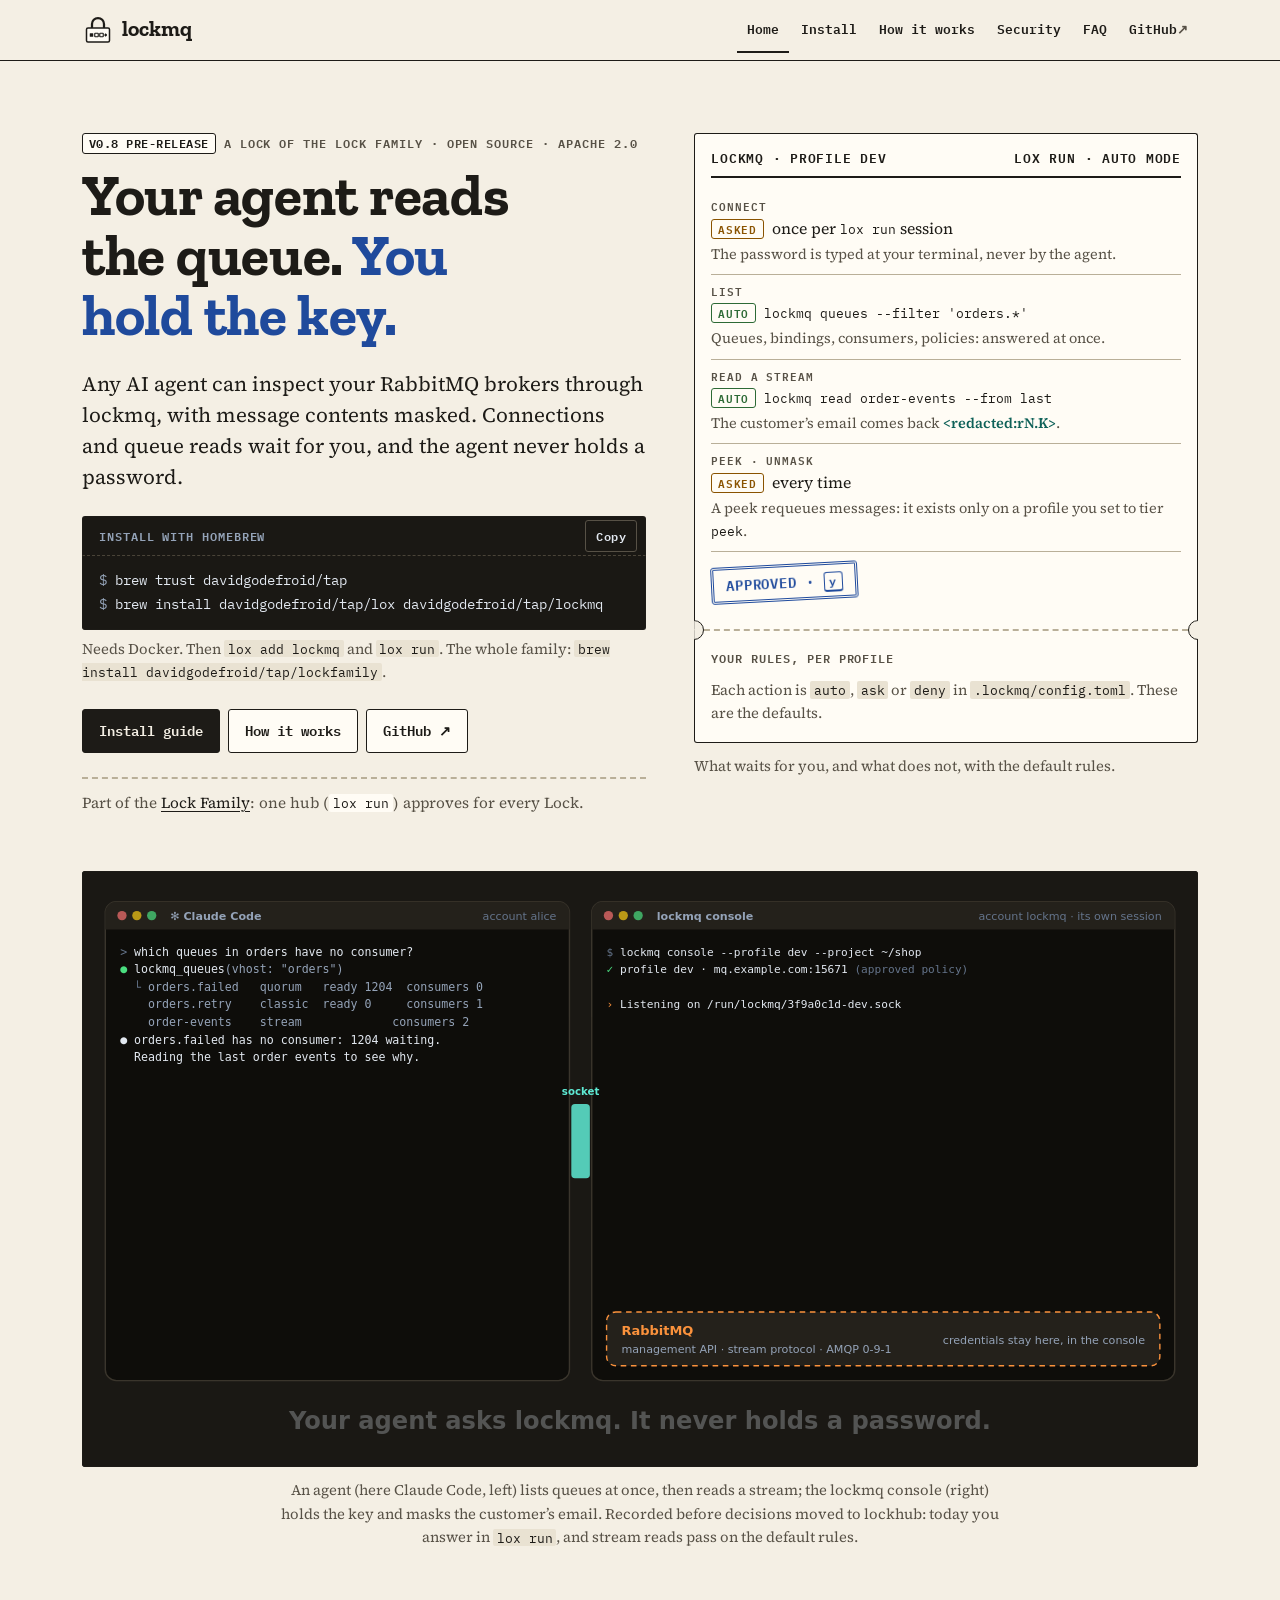
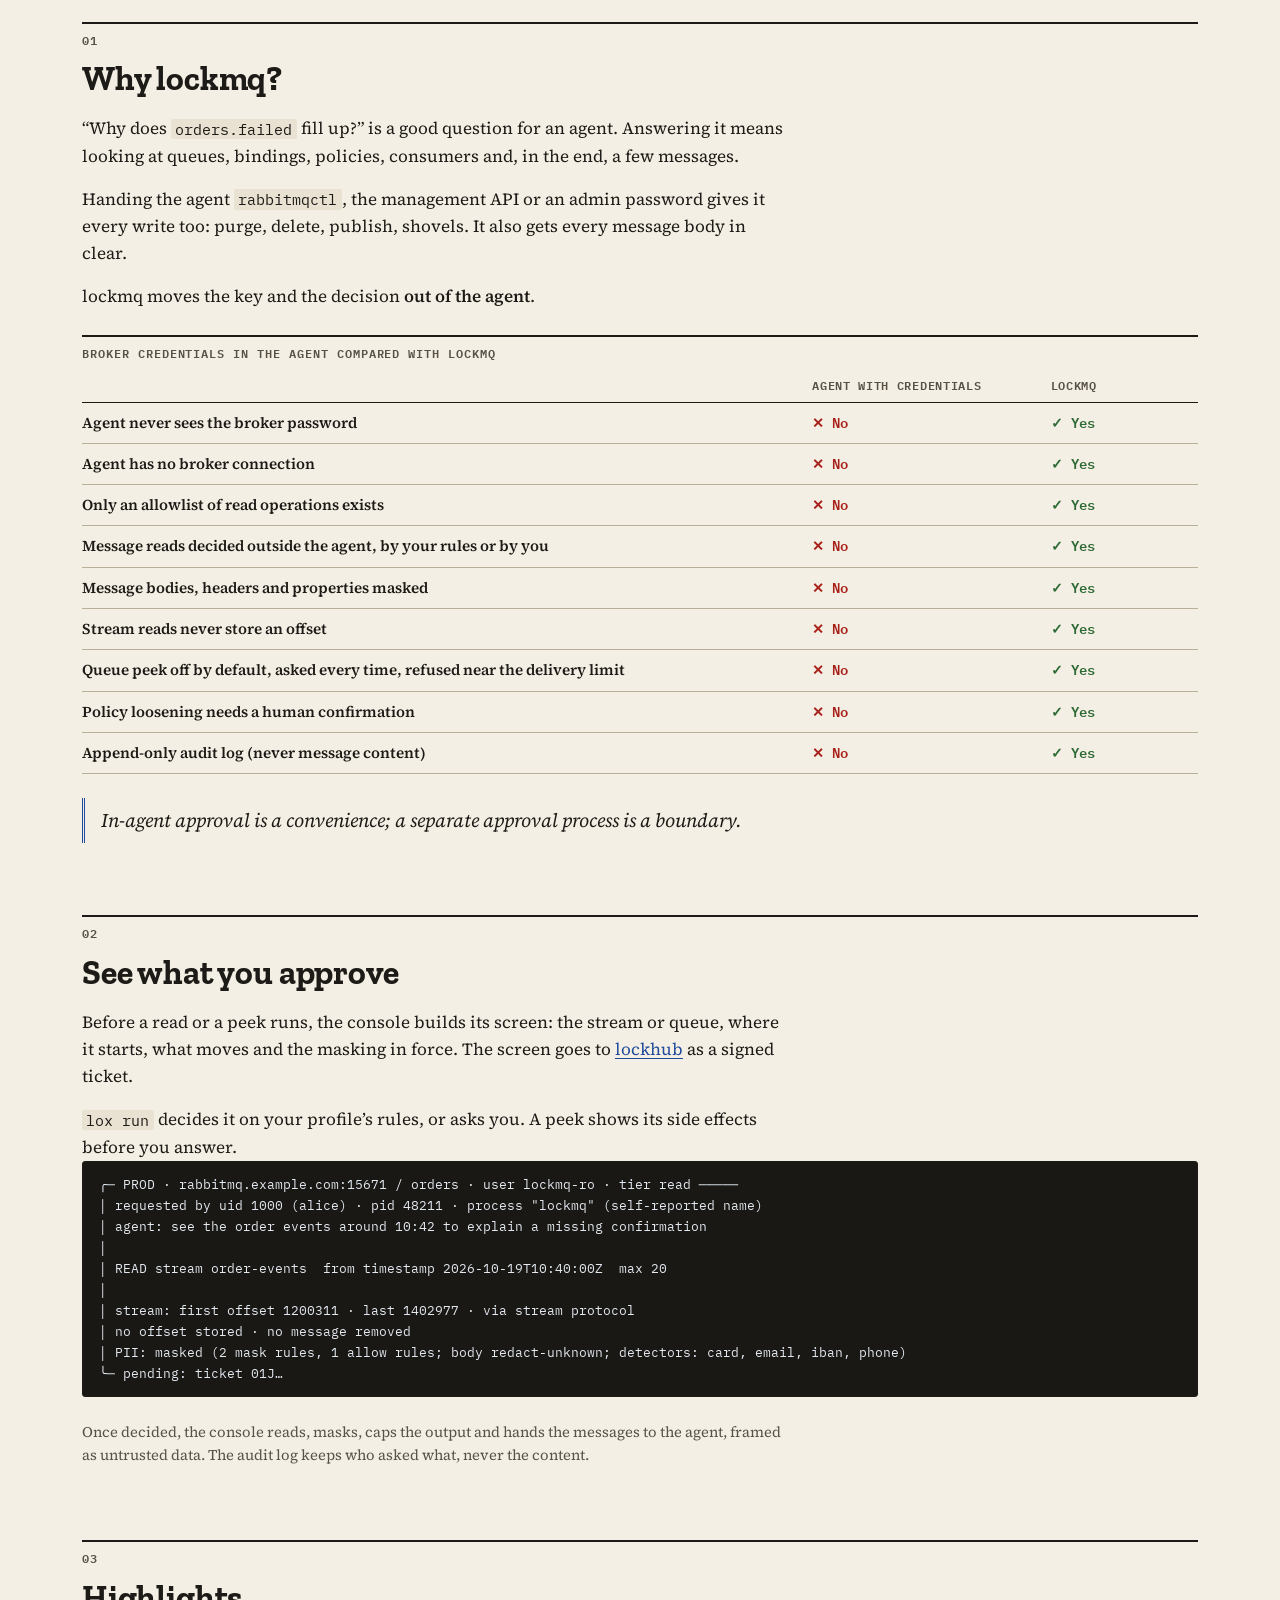
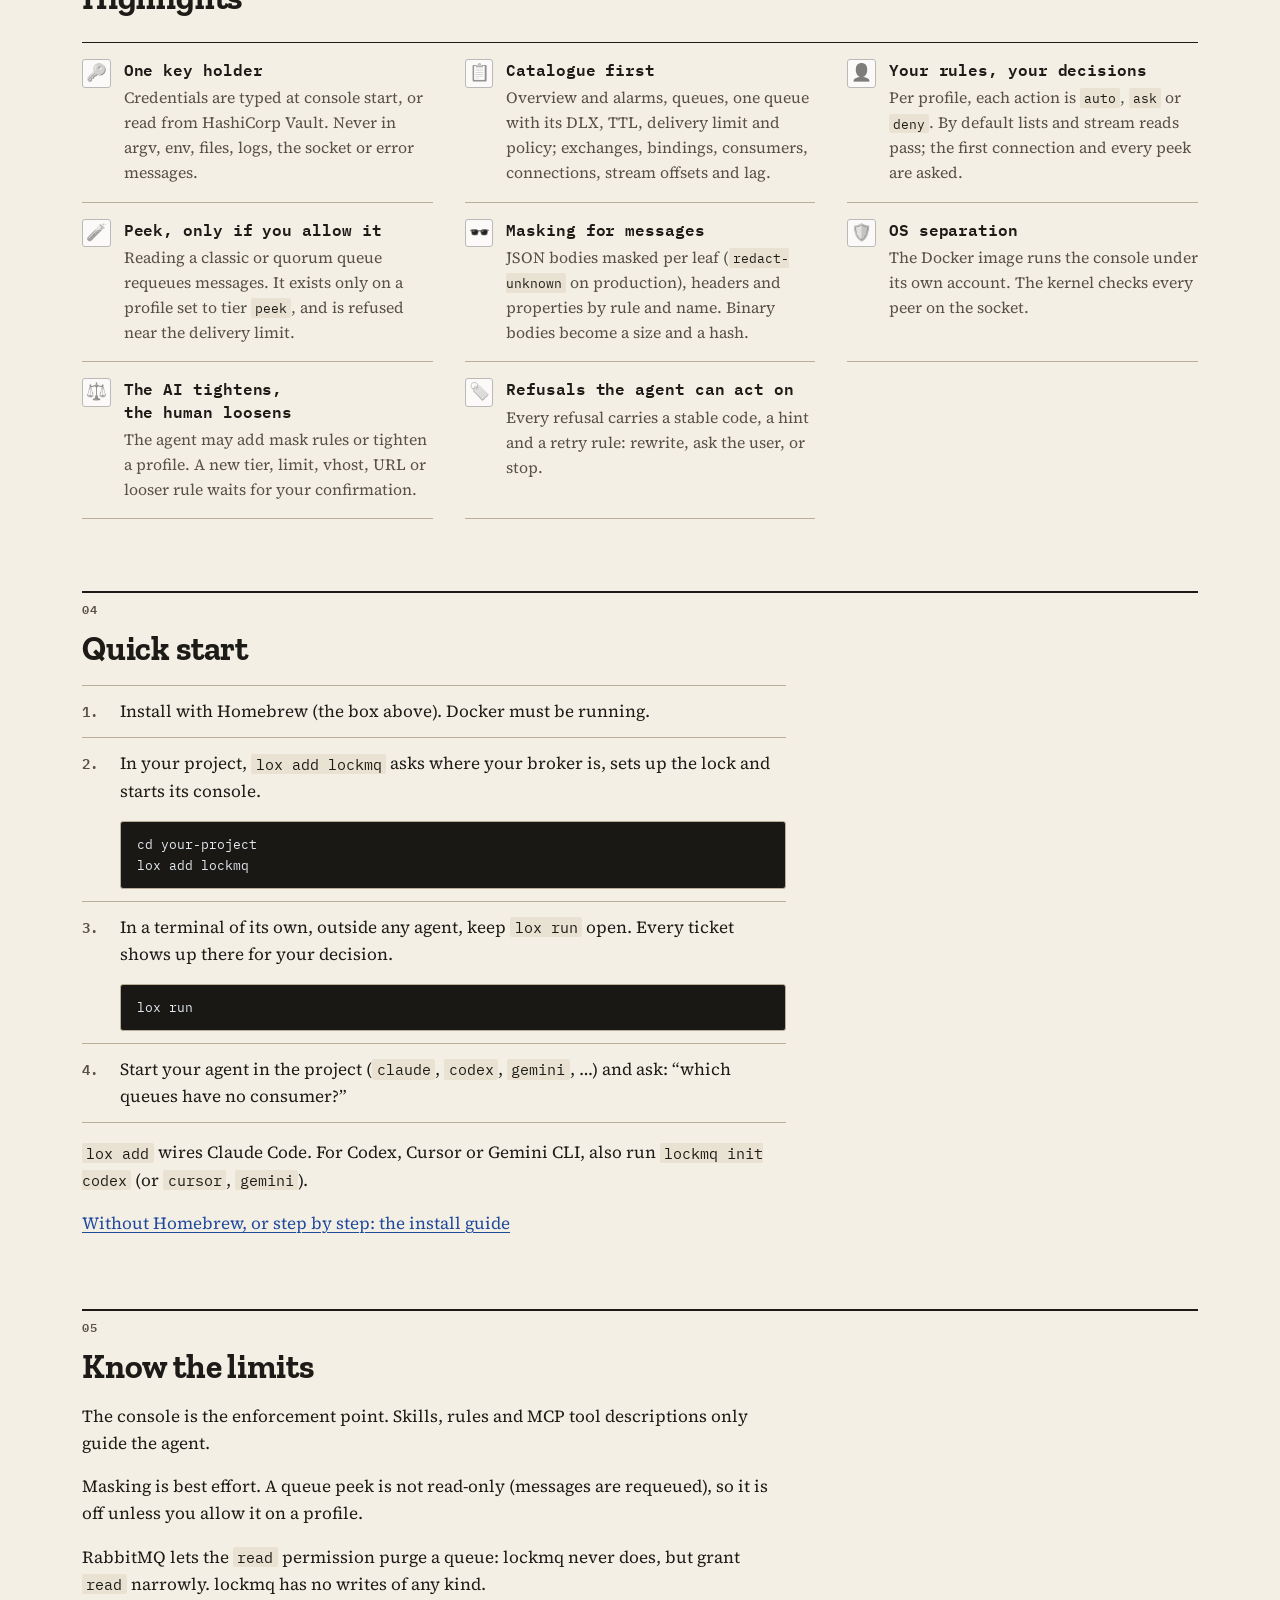
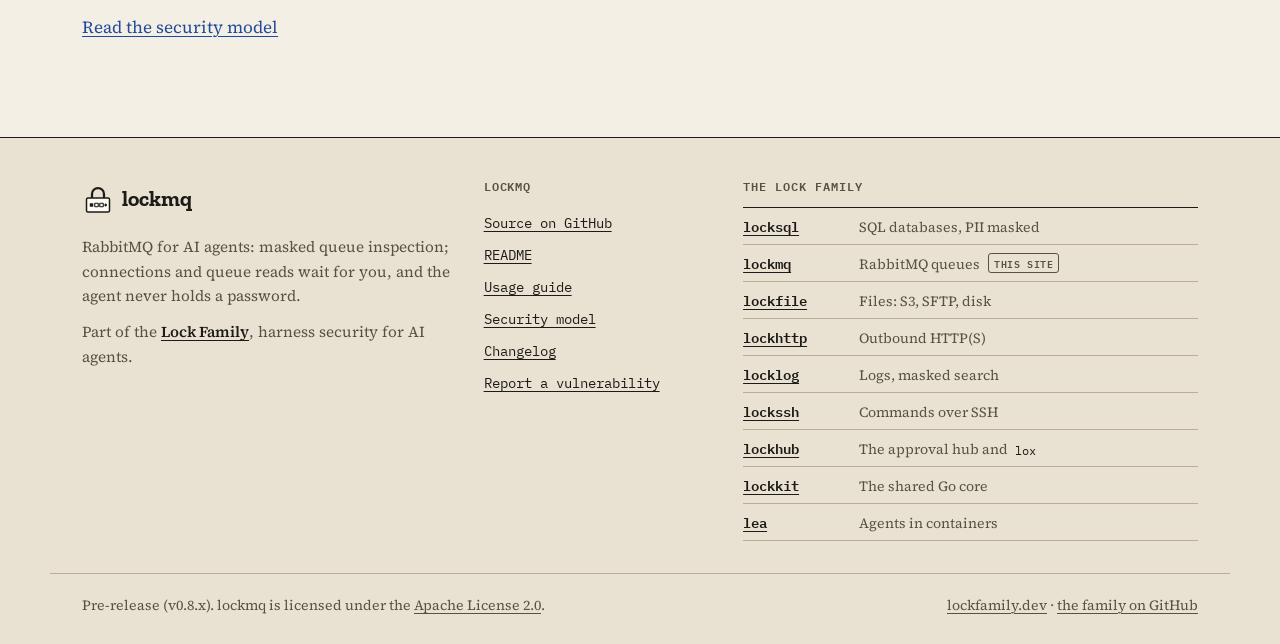
==== commit 25b0b8ef: "docs(site): move the lockmq site to the Lock Family identity Shared Lock site kit: tokens.css, lock-" ====
--- a/site/index.html
+++ b/site/index.html
@@ -3,38 +3,42 @@
 <head>
   <meta charset="utf-8">
   <meta name="viewport" content="width=device-width, initial-scale=1">
-  <title>lockmq — Your AI reads the queue. You hold the key.</title>
-  <meta name="description" content="lockmq puts a human-held console between your AI agent and RabbitMQ. The agent never sees a credential; every message read is approved and masked.">
+  <title>lockmq: your agent reads the queue, you hold the key</title>
+  <meta name="description" content="lockmq lets any AI agent inspect RabbitMQ: message contents come back masked, connections and queue reads wait for your approval, and the agent never holds a password.">
   <meta name="color-scheme" content="light dark">
-  <meta name="theme-color" content="#ffffff" media="(prefers-color-scheme: light)">
-  <meta name="theme-color" content="#0f172a" media="(prefers-color-scheme: dark)">
+  <meta name="theme-color" content="#f4efe4" media="(prefers-color-scheme: light)">
+  <meta name="theme-color" content="#16140f" media="(prefers-color-scheme: dark)">
   <link rel="canonical" href="https://davidgodefroid.github.io/lockmq/">
   <meta property="og:type" content="website">
   <meta property="og:site_name" content="lockmq">
-  <meta property="og:title" content="lockmq — Your AI reads the queue. You hold the key.">
-  <meta property="og:description" content="lockmq puts a human-held console between your AI agent and RabbitMQ. The agent never sees a credential; every message read is approved and masked.">
+  <meta property="og:title" content="lockmq: your agent reads the queue, you hold the key">
+  <meta property="og:description" content="lockmq lets any AI agent inspect RabbitMQ: message contents come back masked, connections and queue reads wait for your approval, and the agent never holds a password.">
   <meta property="og:url" content="https://davidgodefroid.github.io/lockmq/">
   <meta property="og:image" content="https://davidgodefroid.github.io/lockmq/assets/og.png">
   <meta property="og:image:type" content="image/png">
   <meta property="og:image:width" content="1200">
   <meta property="og:image:height" content="630">
-  <meta property="og:image:alt" content="lockmq — Your AI reads the queue. You hold the key.">
+  <meta property="og:image:alt" content="lockmq: your agent reads the queue, you hold the key.">
   <meta property="og:locale" content="en_US">
   <meta name="twitter:card" content="summary_large_image">
-  <meta name="twitter:title" content="lockmq — Your AI reads the queue. You hold the key.">
-  <meta name="twitter:description" content="lockmq puts a human-held console between your AI agent and RabbitMQ. The agent never sees a credential; every message read is approved and masked.">
+  <meta name="twitter:title" content="lockmq: your agent reads the queue, you hold the key">
+  <meta name="twitter:description" content="lockmq lets any AI agent inspect RabbitMQ: message contents come back masked, connections and queue reads wait for your approval, and the agent never holds a password.">
   <meta name="twitter:image" content="https://davidgodefroid.github.io/lockmq/assets/og.png">
-  <meta name="twitter:image:alt" content="lockmq — Your AI reads the queue. You hold the key.">
+  <meta name="twitter:image:alt" content="lockmq: your agent reads the queue, you hold the key.">
   <link rel="icon" href="assets/logo.svg" type="image/svg+xml">
   <link rel="apple-touch-icon" href="assets/apple-touch-icon.png">
-  <link rel="stylesheet" href="assets/style.css">
+  <link rel="preload" href="assets/fonts/zilla-slab-700.woff2" as="font" type="font/woff2" crossorigin>
+  <link rel="preload" href="assets/fonts/source-serif-4-400.woff2" as="font" type="font/woff2" crossorigin>
+  <link rel="stylesheet" href="assets/tokens.css">
+  <link rel="stylesheet" href="assets/lock-site.css">
   <script src="assets/anchors.js" defer></script>
+  <script src="assets/copy.js" defer></script>
 </head>
 <body>
   <a class="skip-link" href="#main">Skip to content</a>
   <header class="site-header">
     <div class="wrap">
-      <a class="brand" href="./"><img src="assets/logo.svg" alt="" width="32" height="32"><span class="wordmark">lock<span>mq</span></span></a>
+      <a class="brand" href="./"><img src="assets/logo.svg" alt="" width="32" height="32"><span class="wordmark">lockmq</span></a>
       <nav class="site-nav" aria-label="Main">
         <ul>
           <li><a href="./" aria-current="page">Home</a></li>
@@ -51,64 +55,88 @@
     <div class="wrap">
 
 <section class="hero" aria-labelledby="hero-title">
-  <p class="eyebrow"><a href="https://github.com/DavidGodefroid/lockmq/releases/tag/v0.6.1"><span class="badge">v0.6</span> Pre-release · open source, Apache 2.0</a></p>
-  <h1 id="hero-title">Your AI reads the queue. <br><span class="key">You hold the key.</span></h1>
-  <p class="lead">Let Claude Code, Codex, Cursor or Gemini CLI inspect your RabbitMQ brokers without ever handing them a password.</p>
-  <p class="intro">lockmq puts a <strong>human-held console</strong> between your AI agent and RabbitMQ. The agent asks; the console, running in a terminal you keep in view under its own account, holds the broker credentials and the only broker connections, serves an allowlist of read-only operations, masks personal data in messages and waits for <strong>your</strong> approval before any message content leaves it. The agent never sees a credential and never opens a connection.</p>
-  <div class="actions">
-    <a class="button primary" href="install/">Install</a>
-    <a class="button" href="how-it-works/">How it works</a>
-    <a class="button" href="https://github.com/DavidGodefroid/lockmq">View on GitHub</a>
-  </div>
-  <ul class="facts" aria-label="At a glance">
-    <li>Linux and macOS</li>
-    <li>amd64 and arm64</li>
-    <li>RabbitMQ 3.13 and 4.x</li>
-    <li>Management API, stream protocol, AMQP 0-9-1</li>
-    <li>Apache 2.0</li>
-  </ul>
+  <div class="hero-text">
+    <p class="eyebrow"><span class="badge">v0.8 pre-release</span>A Lock of the Lock&nbsp;Family · open&nbsp;source · Apache&nbsp;2.0</p>
+    <h1 id="hero-title">Your agent reads the queue. <span class="key">You hold the key.</span></h1>
+    <p class="lead">Any AI agent can inspect your RabbitMQ brokers through lockmq, with message contents masked. Connections and queue reads wait for you, and the agent never holds a password.</p>
+    <div class="install">
+      <div class="install-head"><span>Install with Homebrew</span></div>
+      <pre tabindex="0" aria-label="Install commands"><code><span class="cmd">brew trust davidgodefroid/tap</span>
+<span class="cmd">brew install davidgodefroid/tap/lox davidgodefroid/tap/lockmq</span></code></pre>
+      <p class="install-note">Needs Docker. Then <code>lox add lockmq</code> and <code>lox run</code>. The whole family: <code>brew install davidgodefroid/tap/lockfamily</code>.</p>
+    </div>
+    <div class="actions">
+      <a class="button primary" href="install/">Install guide</a>
+      <a class="button" href="how-it-works/">How it works</a>
+      <a class="button" href="https://github.com/DavidGodefroid/lockmq">GitHub</a>
+    </div>
+    <p class="hub-line">Part of the <a href="https://lockfamily.dev">Lock Family</a>: one hub (<code>lox run</code>) approves for every Lock.</p>
+  </div>
+  <figure class="hero-aside ticket" aria-labelledby="ticket-caption">
+    <div class="ticket-face">
+      <p class="ticket-head"><span>lockmq · profile dev</span><span>lox run · auto mode</span></p>
+      <dl class="ticket-fields">
+        <div class="wide"><dt>Connect</dt><dd><span class="status asked">asked</span>once per <code>lox run</code> session<span class="note">The password is typed at your terminal, never by the agent.</span></dd></div>
+        <div class="wide"><dt>List</dt><dd><span class="status auto">auto</span><code>lockmq queues --filter 'orders.*'</code><span class="note">Queues, bindings, consumers, policies: answered at once.</span></dd></div>
+        <div class="wide"><dt>Read a stream</dt><dd><span class="status auto">auto</span><code>lockmq read order-events --from last</code><span class="note">The customer’s email comes back <span class="masked">&lt;redacted:rN.K&gt;</span>.</span></dd></div>
+        <div class="wide"><dt>Peek · unmask</dt><dd><span class="status asked">asked</span>every time<span class="note">A peek requeues messages: it exists only on a profile you set to tier <code>peek</code>.</span></dd></div>
+      </dl>
+      <p class="stamp">Approved · <kbd>y</kbd></p>
+    </div>
+    <div class="ticket-stub">
+      <p><span class="label">Your rules, per profile</span></p>
+      <p>Each action is <code>auto</code>, <code>ask</code> or <code>deny</code> in <code>.lockmq/config.toml</code>. These are the defaults.</p>
+    </div>
+    <figcaption id="ticket-caption">What waits for you, and what does not, with the default rules.</figcaption>
+  </figure>
 </section>
 
 <section class="demo-section" aria-labelledby="demo">
   <h2 id="demo" class="visually-hidden">See it run</h2>
   <figure class="demo">
     <div class="demo-frame" role="region" aria-label="Animated demo" tabindex="0">
-      <img src="assets/demo.svg" alt="Claude Code, in the account alice, lists the queues of the vhost orders through lockmq, then asks to read the last 3 messages of the stream order-events. The lockmq console, in its own account, shows the approval screen; the human types y, and Claude Code gets the messages back with the customer's email replaced by a reference." width="1200" height="640" aria-describedby="demo-caption">
+      <img src="assets/demo.svg" alt="An agent (here Claude Code, in the account alice) lists the queues of the vhost orders through lockmq, then asks to read the last 3 messages of the stream order-events. The lockmq console, in its own account, shows the approval screen; the human types y, and the agent gets the messages back with the customer's email replaced by a reference." width="1200" height="640" aria-describedby="demo-caption">
     </div>
     <p class="demo-hint">Swipe sideways to see both terminals.</p>
-    <figcaption id="demo-caption">Claude Code (left, account <code>alice</code>) lists queues at once: a catalogue call needs no approval. Reading a stream stops in the lockmq console (right, account <code>lockmq</code>) until you type <code>y</code>; the messages come back masked, the customer's email as a <code>&lt;redacted:rN.K&gt;</code> reference.</figcaption>
+    <figcaption id="demo-caption">An agent (here Claude Code, left) lists queues at once, then reads a stream; the lockmq console (right) holds the key and masks the customer’s email. Recorded before decisions moved to lockhub: today you answer in <code>lox run</code>, and stream reads pass on the default rules.</figcaption>
   </figure>
 </section>
 
 <section aria-labelledby="why">
   <h2 id="why">Why lockmq?</h2>
   <div class="prose">
-    <p>“Why does <code>orders.failed</code> fill up?” is a good question for an agent. Answering it means looking at queues, bindings, policies, consumers and, in the end, a few messages. Handing the agent <code>rabbitmqctl</code>, the management API or an admin password gives it every write too (purge, delete, publish, shovels), and every message body in clear. lockmq moves the key and the decision <strong>out of the agent</strong>.</p>
+    <p>“Why does <code>orders.failed</code> fill up?” is a good question for an agent. Answering it means looking at queues, bindings, policies, consumers and, in the end, a few messages.</p>
+    <p>Handing the agent <code>rabbitmqctl</code>, the management API or an admin password gives it every write too: purge, delete, publish, shovels. It also gets every message body in clear.</p>
+    <p>lockmq moves the key and the decision <strong>out of the agent</strong>.</p>
   </div>
 <div class="table-wrap" role="region" aria-label="Broker credentials in the agent compared with lockmq" tabindex="0">
-<table>
+<table class="compare">
 <caption>Broker credentials in the agent compared with lockmq</caption>
 <thead><tr><th scope="col"><span class="visually-hidden">Property</span></th><th scope="col">Agent with credentials</th><th scope="col">lockmq</th></tr></thead>
 <tbody>
 <tr><th scope="row">Agent never sees the broker password</th><td class="no">No</td><td class="yes">Yes</td></tr>
 <tr><th scope="row">Agent has no broker connection</th><td class="no">No</td><td class="yes">Yes</td></tr>
 <tr><th scope="row">Only an allowlist of read operations exists</th><td class="no">No</td><td class="yes">Yes</td></tr>
-<tr><th scope="row">Every message read approved by a human</th><td class="no">No</td><td class="yes">Yes</td></tr>
+<tr><th scope="row">Message reads decided outside the agent, by your rules or by you</th><td class="no">No</td><td class="yes">Yes</td></tr>
 <tr><th scope="row">Message bodies, headers and properties masked</th><td class="no">No</td><td class="yes">Yes</td></tr>
 <tr><th scope="row">Stream reads never store an offset</th><td class="no">No</td><td class="yes">Yes</td></tr>
-<tr><th scope="row">Queue peek off by default, never auto-approved, refused near the delivery limit</th><td class="no">No</td><td class="yes">Yes</td></tr>
+<tr><th scope="row">Queue peek off by default, asked every time, refused near the delivery limit</th><td class="no">No</td><td class="yes">Yes</td></tr>
 <tr><th scope="row">Policy loosening needs a human confirmation</th><td class="no">No</td><td class="yes">Yes</td></tr>
 <tr><th scope="row">Append-only audit log (never message content)</th><td class="no">No</td><td class="yes">Yes</td></tr>
 </tbody>
 </table>
 </div>
+  <blockquote><p>In-agent approval is a convenience; a separate approval process is a boundary.</p></blockquote>
 </section>
 
 <section aria-labelledby="approve">
   <h2 id="approve">See what you approve</h2>
-  <p class="prose">When the agent asks to read a stream, the console shows you this screen and waits. Nothing is read until you approve; on a production profile you type the profile name, not <code>y</code>.</p>
+  <div class="prose">
+    <p>Before a read or a peek runs, the console builds its screen: the stream or queue, where it starts, what moves and the masking in force. The screen goes to <a href="https://github.com/DavidGodefroid/lockhub">lockhub</a> as a signed ticket.</p>
+    <p><code>lox run</code> decides it on your profile’s rules, or asks you. A peek shows its side effects before you answer.</p>
+  </div>
   <figure>
-    <pre tabindex="0" class="term"><code>╭─ PROD · rabbitmq.example.com:15671 / orders · user lockmq-ro · tier read ─────
+    <pre tabindex="0" class="term" aria-label="The approval screen of a stream read"><code>╭─ PROD · rabbitmq.example.com:15671 / orders · user lockmq-ro · tier read ─────
 │ requested by uid 1000 (alice) · pid 48211 · process "lockmq" (self-reported name)
 │ agent: see the order events around 10:42 to explain a missing confirmation
 │
@@ -117,73 +145,48 @@
 │ stream: first offset 1200311 · last 1402977 · via stream protocol
 │ no offset stored · no message removed
 │ PII: masked (2 mask rules, 1 allow rules; body redact-unknown; detectors: card, email, iban, phone)
-╰─ Type the profile name "prod" to approve:</code></pre>
-    <figcaption>On approval the console reads, masks, caps the output and hands the messages back to the agent, framed as untrusted data. The audit log keeps who asked what, never the content.</figcaption>
+╰─ pending: ticket 01J…</code></pre>
+    <figcaption>Once decided, the console reads, masks, caps the output and hands the messages to the agent, framed as untrusted data. The audit log keeps who asked what, never the content.</figcaption>
   </figure>
-  <p class="prose">No answer within 5 minutes means denied.</p>
 </section>
 
 <section aria-labelledby="highlights">
   <h2 id="highlights">Highlights</h2>
   <ul class="cards">
-    <li><span class="icon" aria-hidden="true">🔑</span><h3>One key holder</h3><p>Credentials are typed at console start, or read from HashiCorp Vault. Never in argv, env, files, logs, the socket or error messages; URI passwords are stripped from every answer.</p></li>
-    <li><span class="icon" aria-hidden="true">📋</span><h3>Catalogue first, no prompt</h3><p>Overview and alarms, queues, one queue with its arguments, DLX, TTL, delivery limit and policy; exchanges, bindings, consumers, connections, channels, stream offsets and consumer lag.</p></li>
-    <li><span class="icon" aria-hidden="true">👤</span><h3>Messages, approved</h3><p><code>read</code> reads a stream from <code>first</code>, <code>last</code>, an offset or a timestamp with an unnamed consumer: nothing stored, nothing moved. You approve each read.</p></li>
-    <li><span class="icon" aria-hidden="true">🧪</span><h3>Peek, only if you allow it</h3><p>Reading a classic or quorum queue requeues messages. It exists only on a profile you set to tier <code>peek</code>, is approved every time and refused near the delivery limit.</p></li>
-    <li><span class="icon" aria-hidden="true">🕶️</span><h3>Masking for messages</h3><p>JSON bodies masked per leaf (<code>redact-unknown</code> on production), headers and properties by rule and name, value detectors; binary bodies reduced to size and hash.</p></li>
-    <li><span class="icon" aria-hidden="true">🛡️</span><h3>OS separation</h3><p>The Docker image runs the console under its own account; the kernel checks every peer on the socket.</p></li>
-    <li><span class="icon" aria-hidden="true">⚖️</span><h3>The AI tightens, the human loosens</h3><p>The agent may add mask rules or tighten a profile; a new tier, limit, vhost or URL waits for your confirmation in the console.</p></li>
+    <li><span class="icon" aria-hidden="true">🔑</span><h3>One key holder</h3><p>Credentials are typed at console start, or read from HashiCorp Vault. Never in argv, env, files, logs, the socket or error messages.</p></li>
+    <li><span class="icon" aria-hidden="true">📋</span><h3>Catalogue first</h3><p>Overview and alarms, queues, one queue with its DLX, TTL, delivery limit and policy; exchanges, bindings, consumers, connections, stream offsets and lag.</p></li>
+    <li><span class="icon" aria-hidden="true">👤</span><h3>Your rules, your decisions</h3><p>Per profile, each action is <code>auto</code>, <code>ask</code> or <code>deny</code>. By default lists and stream reads pass; the first connection and every peek are asked.</p></li>
+    <li><span class="icon" aria-hidden="true">🧪</span><h3>Peek, only if you allow it</h3><p>Reading a classic or quorum queue requeues messages. It exists only on a profile set to tier <code>peek</code>, and is refused near the delivery limit.</p></li>
+    <li><span class="icon" aria-hidden="true">🕶️</span><h3>Masking for messages</h3><p>JSON bodies masked per leaf (<code>redact-unknown</code> on production), headers and properties by rule and name. Binary bodies become a size and a hash.</p></li>
+    <li><span class="icon" aria-hidden="true">🛡️</span><h3>OS separation</h3><p>The Docker image runs the console under its own account. The kernel checks every peer on the socket.</p></li>
+    <li><span class="icon" aria-hidden="true">⚖️</span><h3>The AI tightens, the human loosens</h3><p>The agent may add mask rules or tighten a profile. A new tier, limit, vhost, URL or looser rule waits for your confirmation.</p></li>
     <li><span class="icon" aria-hidden="true">🏷️</span><h3>Refusals the agent can act on</h3><p>Every refusal carries a stable code, a hint and a retry rule: rewrite, ask the user, or stop.</p></li>
   </ul>
 </section>
 
 <section aria-labelledby="quick-start">
   <h2 id="quick-start">Quick start</h2>
-  <p class="prose">The shortest path is the Lock Family’s: install it with Homebrew, then let <a href="https://github.com/DavidGodefroid/lockhub/blob/main/docs/lox-add.md"><code>lox add lockmq</code></a> ask where your broker is, set up its lock and start its console:</p>
-  <pre tabindex="0" class="term"><code>brew trust davidgodefroid/tap                # Homebrew asks you to trust a third-party tap once
-brew install davidgodefroid/tap/lockfamily   # or only this tool: brew install davidgodefroid/tap/lockmq
-cd ~/projects                                 # with lea: its projects directory; with claude: the project
-lox add lockmq                                # asks about the broker, sets up the lock, runs lox up
-lea                                           # or: claude, then lox approve</code></pre>
-  <p class="prose">By hand, with lockmq’s own installer:</p>
-  <pre tabindex="0" class="term"><code># 1. Install the launcher (cosign checks the release and its image)
-V=vX.Y.Z
-curl -fsSLO "https://raw.githubusercontent.com/DavidGodefroid/lockmq/$V/scripts/install.sh"
-less install.sh &amp;&amp; LOCKMQ_VERSION=$V sh install.sh
-
-# 2. In your project: the agent files, a broker profile, a check of the setup
-lockmq init claude
-lockmq profile add
-lockmq doctor --fix --yes
-
-# 3. Declare the lock and start it with its hub (lockhub's lox CLI)
-lox add lockmq events
-lox up
-lox attach events   # policy review, password
-
-# 4. Approve the agent's message reads
-lox approve</code></pre>
-  <p class="prose">Every <code>lockmq</code> command runs in the signed Docker image; <code>lockmq init claude</code> wires Claude Code to <code>lockmq mcp</code>, run in a throwaway container.</p>
-  <p class="prose">Then ask your agent: “which queues have no consumer?”. Catalogue calls answer at once; message reads wait for your approval on lockhub.</p>
-  <p><a href="install/">The Docker setup, step by step</a></p>
-</section>
-
-<section aria-labelledby="family">
-  <h2 id="family">The lock family</h2>
-  <p class="prose">Human-gated tools for AI agents, built on the same console, separation and approval model.</p>
-  <ul class="cards family">
-    <li><h3><a href="https://github.com/DavidGodefroid/locksql">locksql</a></h3><p>Databases: MariaDB, MySQL, PostgreSQL, SQLite. Your AI writes the query; you approve it.</p></li>
-    <li aria-current="page"><h3><a href="./">lockmq</a><span class="here">You are here</span></h3><p>Message queues: RabbitMQ. Your AI reads the queue; you approve each message read.</p></li>
-    <li><h3><a href="https://github.com/DavidGodefroid/lockfile">lockfile</a></h3><p>Files: your AI asks yes/no questions about a file it never reads.</p></li>
-    <li><h3><a href="https://github.com/DavidGodefroid/lockhttp">lockhttp</a></h3><p>HTTP(S): every request your AI sends goes through a proxy; reads of trusted hosts pass, anything else waits for your approval. Pre-release.</p></li>
-    <li><h3><a href="https://github.com/DavidGodefroid/lockkit">lockkit</a></h3><p>The shared Go framework: console, separation, approval, masking, audit, MCP.</p></li>
-  </ul>
+  <ol class="steps prose">
+    <li><p>Install with Homebrew (the box above). Docker must be running.</p></li>
+    <li><p>In your project, <code>lox add lockmq</code> asks where your broker is, sets up the lock and starts its console.</p>
+      <pre tabindex="0"><code>cd your-project
+lox add lockmq</code></pre></li>
+    <li><p>In a terminal of its own, outside any agent, keep <code>lox run</code> open. Every ticket shows up there for your decision.</p>
+      <pre tabindex="0"><code>lox run</code></pre></li>
+    <li><p>Start your agent in the project (<code>claude</code>, <code>codex</code>, <code>gemini</code>, …) and ask: “which queues have no consumer?”</p></li>
+  </ol>
+  <div class="prose">
+    <p><code>lox add</code> wires Claude Code. For Codex, Cursor or Gemini CLI, also run <code>lockmq init codex</code> (or <code>cursor</code>, <code>gemini</code>).</p>
+    <p><a href="install/">Without Homebrew, or step by step: the install guide</a></p>
+  </div>
 </section>
 
 <section aria-labelledby="limits">
   <h2 id="limits">Know the limits</h2>
   <div class="prose">
-    <p>The console is the enforcement point; skills and tool descriptions only guide the agent. Masking is best effort. A queue peek is not read-only (messages are requeued), so it is off unless you allow it on a profile. RabbitMQ lets the <code>read</code> permission purge a queue: lockmq never does, but grant <code>read</code> narrowly. lockmq has no writes of any kind (v0.6.x).</p>
+    <p>The console is the enforcement point. Skills, rules and MCP tool descriptions only guide the agent.</p>
+    <p>Masking is best effort. A queue peek is not read-only (messages are requeued), so it is off unless you allow it on a profile.</p>
+    <p>RabbitMQ lets the <code>read</code> permission purge a queue: lockmq never does, but grant <code>read</code> narrowly. lockmq has no writes of any kind.</p>
     <p><a href="security/">Read the security model</a></p>
   </div>
 </section>
@@ -191,16 +194,41 @@
     </div>
   </main>
   <footer class="site-footer">
-    <div class="wrap">
-      <ul>
-        <li><a href="https://github.com/DavidGodefroid/lockmq">Source on GitHub</a></li>
-        <li><a href="https://github.com/DavidGodefroid/lockmq/blob/main/README.md">README</a></li>
-        <li><a href="https://github.com/DavidGodefroid/lockmq/blob/main/docs/usage.md">Usage guide</a></li>
-        <li><a href="https://github.com/DavidGodefroid/lockmq/blob/main/docs/security-model.md">Security model (full)</a></li>
-        <li><a href="https://github.com/DavidGodefroid/lockmq/blob/main/SECURITY.md">Report a vulnerability</a></li>
-      </ul>
-      <p>Pre-release (<code>v0.6.x</code>). lockmq is licensed under the <a href="https://github.com/DavidGodefroid/lockmq/blob/main/LICENSE">Apache License 2.0</a>.</p>
-      <p class="family-line">Part of the lock family: <a href="https://github.com/DavidGodefroid/locksql">locksql</a> · <a href="https://github.com/DavidGodefroid/lockmq">lockmq</a> · <a href="https://github.com/DavidGodefroid/lockfile">lockfile</a> · <a href="https://github.com/DavidGodefroid/lockhttp">lockhttp</a> · <a href="https://github.com/DavidGodefroid/lockkit">lockkit</a></p>
+    <div class="wrap footer-grid">
+      <div class="footer-about">
+        <a class="brand" href="./"><img src="assets/logo.svg" alt="" width="32" height="32"><span class="wordmark">lockmq</span></a>
+        <p>RabbitMQ for AI agents: masked queue inspection; connections and queue reads wait for you, and the agent never holds a password.</p>
+        <p class="family-link">Part of the <a href="https://lockfamily.dev">Lock Family</a>, harness security for AI agents.</p>
+      </div>
+      <nav aria-labelledby="footer-lock">
+        <h2 id="footer-lock">lockmq</h2>
+        <ul>
+          <li><a href="https://github.com/DavidGodefroid/lockmq">Source on GitHub</a></li>
+          <li><a href="https://github.com/DavidGodefroid/lockmq/blob/main/README.md">README</a></li>
+          <li><a href="https://github.com/DavidGodefroid/lockmq/blob/main/docs/usage.md">Usage guide</a></li>
+          <li><a href="https://github.com/DavidGodefroid/lockmq/blob/main/docs/security-model.md">Security model</a></li>
+          <li><a href="https://github.com/DavidGodefroid/lockmq/blob/main/CHANGELOG.md">Changelog</a></li>
+          <li><a href="https://github.com/DavidGodefroid/lockmq/blob/main/SECURITY.md">Report a vulnerability</a></li>
+        </ul>
+      </nav>
+      <nav class="family-strip" aria-labelledby="footer-family">
+        <h2 id="footer-family">The Lock Family</h2>
+        <ul>
+          <li data-lock="locksql"><a href="https://github.com/DavidGodefroid/locksql">locksql</a><span>SQL databases, PII masked</span></li>
+          <li data-lock="lockmq" aria-current="true"><a href="https://github.com/DavidGodefroid/lockmq">lockmq</a><span>RabbitMQ queues</span></li>
+          <li data-lock="lockfile"><a href="https://github.com/DavidGodefroid/lockfile">lockfile</a><span>Files: S3, SFTP, disk</span></li>
+          <li data-lock="lockhttp"><a href="https://github.com/DavidGodefroid/lockhttp">lockhttp</a><span>Outbound HTTP(S)</span></li>
+          <li data-lock="locklog"><a href="https://github.com/DavidGodefroid/locklog">locklog</a><span>Logs, masked search</span></li>
+          <li data-lock="lockssh"><a href="https://github.com/DavidGodefroid/lockssh">lockssh</a><span>Commands over SSH</span></li>
+          <li data-lock="lockhub"><a href="https://github.com/DavidGodefroid/lockhub">lockhub</a><span>The approval hub and <code>lox</code></span></li>
+          <li data-lock="lockkit"><a href="https://github.com/DavidGodefroid/lockkit">lockkit</a><span>The shared Go core</span></li>
+          <li data-lock="lea"><a href="https://github.com/DavidGodefroid/lea">lea</a><span>Agents in containers</span></li>
+        </ul>
+      </nav>
+    </div>
+    <div class="wrap footer-bottom">
+      <p>Pre-release (v0.8.x). lockmq is licensed under the <a href="https://github.com/DavidGodefroid/lockmq/blob/main/LICENSE">Apache License 2.0</a>.</p>
+      <p><a href="https://lockfamily.dev">lockfamily.dev</a> · <a href="https://github.com/DavidGodefroid/lockfamily">the family on GitHub</a></p>
     </div>
   </footer>
 </body>
--- a/site/assets/tokens.css
+++ b/site/assets/tokens.css
@@ -0,0 +1,92 @@
+/* Lock Family identity tokens: "the signed ticket".
+   Fonts, colours, spacing for lockfamily.dev and the per-tool sites.
+   Self-hosted fonts (SIL OFL 1.1, assets/fonts/), no third-party request.
+   docs/identity.md documents every token; tests/test_site.py keeps the
+   two in step and checks the WCAG AA contrast of the pairs it lists. */
+
+@font-face {
+  font-family: "Zilla Slab";
+  src: url("fonts/zilla-slab-700.woff2") format("woff2");
+  font-weight: 700; font-style: normal; font-display: swap;
+}
+@font-face {
+  font-family: "Source Serif 4";
+  src: url("fonts/source-serif-4-400.woff2") format("woff2");
+  font-weight: 400; font-style: normal; font-display: swap;
+}
+@font-face {
+  font-family: "Source Serif 4";
+  src: url("fonts/source-serif-4-400-italic.woff2") format("woff2");
+  font-weight: 400; font-style: italic; font-display: swap;
+}
+@font-face {
+  font-family: "Source Serif 4";
+  src: url("fonts/source-serif-4-600.woff2") format("woff2");
+  font-weight: 600; font-style: normal; font-display: swap;
+}
+@font-face {
+  font-family: "IBM Plex Mono";
+  src: url("fonts/ibm-plex-mono-400.woff2") format("woff2");
+  font-weight: 400; font-style: normal; font-display: swap;
+}
+@font-face {
+  font-family: "IBM Plex Mono";
+  src: url("fonts/ibm-plex-mono-600.woff2") format("woff2");
+  font-weight: 600; font-style: normal; font-display: swap;
+}
+
+:root {
+  /* type */
+  --font-display: "Zilla Slab", "Rockwell", "Roboto Slab", Georgia, serif;
+  --font-text: "Source Serif 4", "Iowan Old Style", "Palatino Linotype", Georgia, serif;
+  --font-mono: "IBM Plex Mono", ui-monospace, SFMono-Regular, Menlo, Consolas, monospace;
+
+  /* paper (light): a printed ticket on a desk */
+  --paper: #f4efe4;    /* page */
+  --paper-2: #e9e2d2;  /* stub, tinted bands */
+  --card: #fffcf5;     /* the ticket's face */
+  --ink: #1d1b17;      /* text, logos */
+  --ink-2: #575146;    /* secondary text, control borders */
+  --rule: #b9af98;     /* ledger lines, perforations (decorative) */
+  --sign: #1f4a9c;     /* signature ink: links, a human's decision */
+  --stamp: #a8201a;    /* the denial stamp */
+  --auto: #2d6a35;     /* approved by a rule */
+  --asked: #8a5300;    /* waiting for you */
+  --mask: #0e6158;     /* masked values, the hub */
+  --agent: #2a55a8;    /* the agent's request */
+  --term-bg: #1a1814;  /* lox run: a real terminal, dark in both themes */
+  --term-text: #e2e8f0;
+  --term-dim: #94a3b8;
+
+  /* space: a 4px base */
+  --s-1: 4px; --s-2: 8px; --s-3: 12px; --s-4: 16px;
+  --s-5: 24px; --s-6: 32px; --s-7: 48px; --s-8: 72px;
+  --gutter: 16px;
+  --measure: 40rem;
+  --radius: 3px;       /* paper has corners */
+  --rule-w: 1px;
+  --perf: 2px dashed var(--rule);
+  color-scheme: light;
+}
+
+/* carbon (dark): designed on its own, a carbon copy, warm, not navy */
+@media (prefers-color-scheme: dark) {
+  :root {
+    --paper: #16140f;
+    --paper-2: #1f1c16;
+    --card: #25221b;
+    --ink: #ede6d6;
+    --ink-2: #b2a994;
+    --rule: #4a4438;
+    --sign: #a3bdff;
+    --stamp: #ff9384;
+    --auto: #7fcf8a;
+    --asked: #e8b860;
+    --mask: #6fd9c8;
+    --agent: #89b4fa;
+    --term-bg: #0e0d0a;
+    color-scheme: dark;
+  }
+}
+
+@media (min-width: 768px) { :root { --gutter: 32px; } }
--- a/site/assets/lock-site.css
+++ b/site/assets/lock-site.css
@@ -0,0 +1,511 @@
+/* lock-site.css: the shared stylesheet of the Lock sites (locksql, lockmq,
+   lockfile, lockhttp, locklog). Identical bytes in every Lock repo.
+
+   The family identity, "a printed ticket that a human signs":
+   lockfamily/docs/identity.md. Link tokens.css first (fonts, colours,
+   space), then this file. No build step, no third-party request.
+
+   It styles the shared shell (header, hero, install box, footer, family
+   strip) and every content class the Lock sites use, under their old names,
+   so a site migrates by swapping the stylesheet and its header, hero and
+   footer, not by rewriting its pages. See the kit's KIT.md. */
+
+/* ---------- base ---------- */
+
+*, *::before, *::after { box-sizing: border-box; }
+html { -webkit-text-size-adjust: 100%; text-size-adjust: 100%; }
+body {
+  margin: 0;
+  background: var(--paper);
+  color: var(--ink);
+  font: 400 1.0625rem/1.6 var(--font-text);
+  font-kerning: normal;
+  overflow-wrap: break-word;
+  overflow-x: hidden;
+}
+img, svg, video { max-width: 100%; height: auto; }
+a { color: var(--sign); text-underline-offset: 3px; text-decoration-thickness: 1px; }
+a:hover { text-decoration-thickness: 2px; }
+:focus-visible { outline: 3px solid var(--sign); outline-offset: 3px; }
+[id] { scroll-margin-top: 5rem; }
+
+h1, h2, h3 {
+  font-family: var(--font-display); font-weight: 700; line-height: 1.12;
+  letter-spacing: -0.005em; text-wrap: balance;
+}
+h1 { font-size: clamp(2rem, 1.4rem + 2.6vw, 3rem); margin: var(--s-7) 0 var(--s-4); max-width: 24ch; }
+h2 { font-size: clamp(1.5rem, 1.2rem + 1.2vw, 2.1rem); margin: var(--s-8) 0 var(--s-4); max-width: 30ch; }
+h3 { font-size: 1.25rem; margin: var(--s-6) 0 var(--s-2); }
+h1 code, h2 code, h3 code { font-size: 0.82em; font-weight: 600; }
+p, ul, ol { margin: 0 0 var(--s-4); }
+li + li { margin-top: var(--s-1); }
+strong { font-weight: 600; }
+
+code, kbd, pre { font-family: var(--font-mono); }
+code { font-size: 0.86em; }
+:not(pre) > code {
+  padding: 0.05em 0.3em; border-radius: 2px;
+  background: var(--paper-2); color: var(--ink);
+  overflow-wrap: anywhere;
+}
+kbd {
+  display: inline-block; padding: 0 0.4em; line-height: 1.4; font-size: 0.86em;
+  border: 1px solid var(--ink-2); border-bottom-width: 2px; border-radius: var(--radius);
+  background: var(--card); color: var(--ink);
+}
+
+.wrap { width: 100%; max-width: 1180px; margin: 0 auto; padding: 0 var(--gutter); }
+main { display: block; outline: none; padding-bottom: var(--s-7); counter-reset: clause; }
+.prose { max-width: 44rem; }
+.prose > :last-child { margin-bottom: 0; }
+
+/* A printed form's label: mono, small, spaced capitals. */
+.label, .eyebrow, caption, .site-footer h2 {
+  font: 600 0.75rem/1.4 var(--font-mono); letter-spacing: 0.08em; text-transform: uppercase; color: var(--ink-2);
+}
+
+.visually-hidden {
+  position: absolute !important; width: 1px; height: 1px; margin: -1px; padding: 0; border: 0;
+  overflow: hidden; clip: rect(0 0 0 0); white-space: nowrap;
+}
+.skip-link {
+  position: absolute; left: var(--s-2); top: -60px; z-index: 100;
+  background: var(--ink); color: var(--paper); padding: var(--s-2) var(--s-3);
+  font: 600 0.9rem var(--font-mono);
+}
+.skip-link:focus { top: var(--s-2); }
+
+/* ---------- header: a ruled band, like a form's letterhead ---------- */
+
+.site-header { position: sticky; top: 0; z-index: 50; background: var(--paper); border-bottom: 1px solid var(--ink); }
+.site-header .wrap {
+  display: flex; flex-wrap: wrap; align-items: center; justify-content: space-between;
+  gap: 0 var(--s-5); min-height: 60px;
+}
+.brand {
+  display: inline-flex; align-items: center; gap: var(--s-2); min-height: 44px;
+  color: var(--ink); text-decoration: none; flex: none;
+}
+.brand img { width: 32px; height: 32px; }
+.wordmark { font: 700 1.35rem/1 var(--font-display); letter-spacing: 0; color: var(--ink); }
+.wordmark span { color: inherit; }
+.brand:hover .wordmark { text-decoration: underline; text-decoration-thickness: 2px; text-underline-offset: 4px; }
+
+.site-nav ul { display: flex; gap: 2px; margin: 0; padding: 0; list-style: none; }
+.site-nav li + li { margin-top: 0; }
+.site-nav a {
+  display: inline-flex; align-items: center; min-height: 44px; padding: 0 10px;
+  color: var(--ink); text-decoration: none; white-space: nowrap;
+  font: 600 0.8rem/1.4 var(--font-mono);
+  border-bottom: 2px solid transparent; margin-bottom: -1px;
+}
+.site-nav a:hover { text-decoration: underline; }
+.site-nav a[aria-current="page"] { border-bottom-color: var(--ink); }
+.site-nav a[href^="http"]::after { content: " \2197"; color: var(--ink-2); }
+
+/* Phones: the brand on one row, the navigation on a second row that scrolls
+   sideways in its own box (a fade on the right edge hints at more links). */
+@media (max-width: 47.99rem) {
+  .site-header .wrap { padding-top: var(--s-1); }
+  .site-nav { width: calc(100% + 2 * var(--gutter)); margin: 0 calc(-1 * var(--gutter)); border-top: 1px solid var(--rule); }
+  .site-nav ul {
+    overflow-x: auto; padding: 0 2.5rem 0 calc(var(--gutter) - 10px); scrollbar-width: none;
+    -webkit-mask-image: linear-gradient(to right, #000 calc(100% - 2.5rem), transparent);
+    mask-image: linear-gradient(to right, #000 calc(100% - 2.5rem), transparent);
+  }
+  .site-nav ul::-webkit-scrollbar { display: none; }
+  .site-nav li { flex: none; }
+}
+
+/* ---------- page head (h1 of an inner page) ---------- */
+
+main > .wrap > h1:first-child, main > .wrap > .eyebrow:first-child { margin-top: var(--s-7); }
+main > .wrap > .eyebrow:first-child + h1 { margin-top: var(--s-2); }
+.lead { font-size: clamp(1.1rem, 1rem + 0.35vw, 1.3rem); line-height: 1.5; max-width: 40rem; color: var(--ink); }
+.prose .lead, .lead.prose { margin-bottom: var(--s-4); }
+
+/* ---------- sections: numbered, like the clauses of a document ---------- */
+
+main section > h2:not(.visually-hidden) { padding-top: var(--s-2); border-top: 2px solid var(--ink); max-width: none; }
+main section > h2:not(.visually-hidden)::before {
+  counter-increment: clause; content: counter(clause, decimal-leading-zero);
+  display: block; margin-bottom: var(--s-3);
+  font: 600 0.75rem/1.4 var(--font-mono); letter-spacing: 0.08em; color: var(--ink-2);
+}
+main section > h2:not(.visually-hidden) > .heading-anchor { font-family: var(--font-mono); }
+
+/* ---------- hero ---------- */
+
+.hero {
+  display: grid; gap: var(--s-6); align-items: start;
+  padding: clamp(var(--s-6), 6vw, var(--s-8)) 0 var(--s-5);
+}
+.hero > * { min-width: 0; }
+@media (min-width: 980px) {
+  .hero:has(> .hero-aside) { grid-template-columns: minmax(0, 1.12fr) minmax(0, 1fr); gap: var(--s-7); }
+}
+.hero h1 { font-size: clamp(2.2rem, 1.3rem + 3.4vw, 3.6rem); line-height: 1.04; margin: var(--s-3) 0 var(--s-5); max-width: 16ch; }
+.hero h1 .key { color: var(--sign); }
+.hero .lead { margin-bottom: var(--s-5); }
+.hero .intro { color: var(--ink-2); max-width: 40rem; }
+.hero-aside { margin: 0; }
+@media (min-width: 980px) { .hero-aside { margin-top: var(--s-7); } }
+
+.eyebrow { margin: 0; }
+.eyebrow a { color: inherit; text-decoration: none; }
+.eyebrow a:hover { color: var(--ink); text-decoration: underline; }
+.badge {
+  display: inline-block; margin-right: var(--s-2); padding: 1px 6px;
+  border: 1px solid var(--ink); border-radius: var(--radius);
+  color: var(--ink); background: var(--card); letter-spacing: 0.04em;
+}
+
+.actions { display: flex; flex-wrap: wrap; gap: var(--s-2); margin: var(--s-5) 0; }
+.button {
+  display: inline-flex; align-items: center; min-height: 44px; padding: 0 var(--s-4);
+  border: 1px solid var(--ink); border-radius: var(--radius);
+  background: var(--card); color: var(--ink); text-decoration: none;
+  font: 600 0.85rem/1.2 var(--font-mono);
+}
+.button:hover { background: var(--paper-2); text-decoration: underline; }
+.button.primary { background: var(--ink); color: var(--paper); }
+.button.primary:hover { background: var(--ink); color: var(--paper); text-decoration: underline; }
+.button[href^="http"]::after { content: "\00a0\2197"; }
+
+/* One line under the hero: the family and its one hub. */
+.hub-line, .family-line {
+  max-width: 44rem; margin: 0; padding: var(--s-3) 0 0; border-top: var(--perf);
+  color: var(--ink-2); font-size: 0.95rem;
+}
+.hub-line a, .family-line a { color: var(--ink); }
+.hub-line code { background: var(--card); }
+
+.facts { display: flex; flex-wrap: wrap; gap: var(--s-2); margin: var(--s-4) 0 0; padding: 0; list-style: none; }
+.facts li {
+  margin: 0; padding: 2px 8px; border: 1px solid var(--rule); border-radius: var(--radius);
+  font: 0.78rem/1.6 var(--font-mono); color: var(--ink-2); background: var(--card);
+}
+
+/* ---------- install box: a terminal with a Copy button (assets/copy.js) ---------- */
+
+.install { max-width: 40rem; margin: 0 0 var(--s-4); }
+.install-head {
+  display: flex; align-items: center; justify-content: space-between; gap: var(--s-3);
+  min-height: 40px; padding: 0 var(--s-2) 0 var(--s-4);
+  background: var(--term-bg); color: var(--term-dim);
+  border: 1px solid var(--ink); border-bottom: 1px dashed #4a4438; border-radius: var(--radius) var(--radius) 0 0;
+  font: 600 0.72rem/1.4 var(--font-mono); letter-spacing: 0.08em; text-transform: uppercase;
+}
+.install pre {
+  margin: 0; border: 1px solid var(--ink); border-top: 0; border-radius: 0 0 var(--radius) var(--radius);
+  font-size: 0.86rem; line-height: 1.75; padding: var(--s-3) var(--s-4);
+}
+.install .cmd::before { content: "$ "; color: var(--term-dim); user-select: none; -webkit-user-select: none; }
+.install-note { margin: var(--s-2) 0 0; font-size: 0.92rem; color: var(--ink-2); }
+.copy {
+  display: inline-flex; align-items: center; gap: 6px; min-height: 32px; padding: 0 10px;
+  border: 1px solid #575146; border-radius: var(--radius); background: transparent; color: var(--term-text);
+  font: 600 0.75rem/1 var(--font-mono); letter-spacing: 0.04em; text-transform: none; cursor: pointer;
+}
+.copy:hover { border-color: var(--term-text); }
+.copy:focus-visible { outline: 3px solid #a3bdff; outline-offset: 2px; }
+.copy[data-state="done"] { color: #7fcf8a; border-color: #7fcf8a; }
+.copy[data-state="fail"] { color: #e8b860; border-color: #e8b860; }
+
+/* ---------- code, terminals, diagrams ---------- */
+
+pre {
+  margin: 0 0 var(--s-5); padding: var(--s-3) var(--s-4); max-width: 100%; overflow-x: auto;
+  background: var(--term-bg); color: var(--term-text);
+  border: 1px solid var(--rule); border-radius: var(--radius);
+  font-size: 0.82rem; line-height: 1.6; tab-size: 4;
+}
+pre code { font-size: inherit; color: inherit; background: none; padding: 0; }
+pre:focus-visible { outline-offset: 3px; }
+pre.term { border-color: var(--ink); }
+.cmt, .term .c { color: var(--term-dim); }
+/* An ASCII diagram is a drawing on paper, not a terminal. */
+pre.diagram {
+  background: var(--card); color: var(--ink); border: 1px solid var(--ink);
+  line-height: 1.2; font-size: 0.8rem;
+  /* The family's Latin-subset mono has no box-drawing glyphs: a system mono
+     that has them keeps the boxes aligned. */
+  font-family: Menlo, Consolas, "DejaVu Sans Mono", "Liberation Mono", ui-monospace, monospace;
+}
+
+figure { margin: 0 0 var(--s-5); }
+figcaption { margin-top: var(--s-2); font-size: 0.92rem; color: var(--ink-2); max-width: 44rem; }
+
+blockquote {
+  margin: var(--s-5) 0; padding: var(--s-2) 0 var(--s-2) var(--s-4); max-width: 44rem;
+  border-left: 3px double var(--sign);
+  font: 400 italic 1.2rem/1.5 var(--font-text); color: var(--ink);
+}
+blockquote p { margin: 0; }
+
+.notice {
+  display: block; max-width: 44rem; margin: 0 0 var(--s-4); padding: var(--s-3) var(--s-4);
+  background: var(--card); border: 1px solid var(--ink); border-left-width: 4px; border-radius: var(--radius);
+  font-size: 0.98rem;
+}
+.notice > :last-child { margin-bottom: 0; }
+
+/* ---------- the ticket (optional hero aside), from lockfamily ---------- */
+
+.ticket { margin: 0; position: relative; }
+.ticket-face, .ticket-stub { background: var(--card); border: 1px solid var(--ink); position: relative; }
+.ticket-face { padding: var(--s-4) var(--s-4) var(--s-5); border-bottom: 0; border-radius: var(--radius) var(--radius) 0 0; }
+.ticket-stub {
+  padding: var(--s-4); border-top: var(--perf); border-radius: 0 0 var(--radius) var(--radius);
+  font-size: 0.92rem; color: var(--ink-2);
+}
+.ticket-stub p { margin: 0 0 var(--s-2); }
+.ticket-stub p:last-child { margin: 0; }
+.ticket-stub::before, .ticket-stub::after {
+  content: ""; position: absolute; top: -11px; width: 20px; height: 20px; border-radius: 50%;
+  background: var(--paper); border: 1px solid var(--ink);
+}
+.ticket-stub::before { left: -11px; clip-path: inset(0 0 0 50%); }
+.ticket-stub::after { right: -11px; clip-path: inset(0 50% 0 0); }
+.ticket-head {
+  display: flex; flex-wrap: wrap; justify-content: space-between; gap: var(--s-1) var(--s-3);
+  margin: 0 0 var(--s-3); padding-bottom: var(--s-2); border-bottom: 2px solid var(--ink);
+  font: 600 0.8rem/1.4 var(--font-mono); letter-spacing: 0.06em; text-transform: uppercase;
+}
+.ticket-fields { margin: 0; display: grid; grid-template-columns: repeat(2, minmax(0, 1fr)); gap: 0 var(--s-4); }
+.ticket-fields > div { padding: var(--s-2) 0; border-bottom: 1px solid var(--rule); min-width: 0; }
+.ticket-fields .wide { grid-column: 1 / -1; }
+.ticket-fields dt { font: 600 0.7rem/1.4 var(--font-mono); letter-spacing: 0.08em; text-transform: uppercase; color: var(--ink-2); }
+.ticket-fields dd { margin: 2px 0 0; font-size: 0.98rem; }
+.ticket-fields code { font-size: 0.82rem; white-space: pre-wrap; background: none; padding: 0; }
+.ticket figcaption { margin-top: var(--s-3); }
+.masked { color: var(--mask); font-weight: 600; }
+.stamp {
+  display: inline-block; margin: var(--s-4) 0 0; padding: var(--s-1) var(--s-3);
+  border: 3px double var(--sign); color: var(--sign); border-radius: var(--radius);
+  font: 600 0.9rem/1.5 var(--font-mono); letter-spacing: 0.06em; text-transform: uppercase;
+  transform: rotate(-3deg); transform-origin: left center;
+  animation: stamp 0.5s cubic-bezier(.2, 1.4, .4, 1) 0.8s both;
+}
+.stamp.denied { border-color: var(--stamp); color: var(--stamp); }
+.stamp kbd { text-transform: none; font-size: 0.85em; border-color: var(--sign); color: var(--sign); }
+@keyframes stamp { from { opacity: 0; transform: rotate(-3deg) scale(1.6); } to { opacity: 1; transform: rotate(-3deg) scale(1); } }
+
+/* ---------- demo (video, image, animated SVG) ---------- */
+
+.demo-section { margin-top: var(--s-6); }
+/* The demo spans the page column, never taller than the window minus the
+   header, so it is seen whole. */
+figure.demo {
+  width: min(100%, calc((100vh - 7rem) * 1700 / 940));
+  width: min(100%, calc((100svh - 7rem) * 1700 / 940));
+  margin: 0 auto var(--s-5);
+}
+figure.demo video, figure.demo img {
+  display: block; width: 100%; height: auto;
+  border: 1px solid var(--ink); border-radius: var(--radius); background: var(--term-bg);
+}
+figure.demo video { aspect-ratio: 1700 / 940; }
+figure.demo figcaption { margin: var(--s-3) auto 0; max-width: 46rem; text-align: center; }
+.demo-link { display: block; border-radius: var(--radius); }
+.demo-frame { border-radius: var(--radius); background: var(--term-bg); }
+.demo-hint { display: none; }
+@media (max-width: 40rem) {
+  .demo-frame { overflow-x: auto; overscroll-behavior-x: contain; }
+  .demo-frame img { width: 56.25rem; max-width: none; }
+  .demo-hint { display: block; margin: var(--s-2) 0 0; color: var(--ink-2); font-size: 0.9rem; text-align: center; }
+}
+
+/* ---------- lists of things: ledgers (rows between rules), not cards ---------- */
+
+.cards {
+  display: grid; gap: 0 var(--s-6); margin: var(--s-5) 0 var(--s-4); padding: 0; list-style: none;
+  grid-template-columns: repeat(auto-fill, minmax(min(100%, 20rem), 1fr));
+  border-top: 1px solid var(--ink);
+}
+.cards.cols-3 { grid-template-columns: repeat(auto-fill, minmax(min(100%, 17rem), 1fr)); }
+.cards > li {
+  position: relative; margin: 0; padding: var(--s-4) 0 var(--s-4) 2.6rem;
+  border-bottom: 1px solid var(--rule);
+}
+.cards .icon {
+  position: absolute; left: 0; top: var(--s-4); width: 1.8rem; height: 1.8rem;
+  display: grid; place-items: center; font-size: 1.05rem; line-height: 1;
+  border: 1px solid var(--rule); border-radius: var(--radius); background: var(--card);
+  filter: grayscale(1); opacity: 0.85;
+}
+.cards > li:not(:has(.icon)) { padding-left: 0; }
+.cards h3 { margin: 0 0 var(--s-1); font: 600 1rem/1.4 var(--font-mono); }
+.cards h3 a { color: var(--ink); }
+.cards p { margin: 0; color: var(--ink-2); font-size: 0.98rem; }
+.cards p + p { margin-top: var(--s-2); }
+
+/* The family as cards (older pages): name, line, "you are here". */
+.cards.family { grid-template-columns: repeat(auto-fill, minmax(min(100%, 15rem), 1fr)); }
+.cards.family > li[aria-current] h3 a { color: var(--ink); }
+.here {
+  display: inline-block; margin-left: var(--s-2); padding: 0 6px; vertical-align: 1px;
+  border: 1px solid var(--ink); border-radius: var(--radius);
+  font: 600 0.68rem/1.6 var(--font-mono); letter-spacing: 0.06em; text-transform: uppercase; color: var(--ink);
+}
+
+/* Numbered steps: a ledger with mono numbers. */
+ol.steps { list-style: none; padding: 0; counter-reset: st; border-top: 1px solid var(--rule); }
+ol.steps > li {
+  counter-increment: st; position: relative; margin: 0;
+  padding: var(--s-3) 0 var(--s-3) 2.4rem; border-bottom: 1px solid var(--rule);
+}
+ol.steps > li::before {
+  content: counter(st) "."; position: absolute; left: 0; top: var(--s-3);
+  font: 600 0.85rem/1.9 var(--font-mono); color: var(--ink-2);
+}
+ol.steps > li > :last-child { margin-bottom: 0; }
+ol.steps pre { margin: var(--s-2) 0 0; }
+
+/* Further reading. */
+.more { max-width: 44rem; border-top: 2px solid var(--ink); }
+.more ul { list-style: none; margin: 0; padding: 0; }
+.more li { margin: 0; padding: var(--s-3) 0; border-bottom: 1px solid var(--rule); }
+.more a { font-family: var(--font-mono); font-weight: 600; font-size: 0.92rem; }
+.link-line a { display: inline-flex; align-items: center; min-height: 44px; }
+
+/* ---------- tables ---------- */
+
+.prose + .table-wrap, p + .table-wrap { margin-top: var(--s-5); }
+.table-wrap { max-width: 100%; overflow-x: auto; margin: 0 0 var(--s-5); border-top: 2px solid var(--ink); }
+table { border-collapse: collapse; width: 100%; font-size: 0.95rem; }
+caption { text-align: left; caption-side: top; padding: var(--s-2) 0; }
+th, td { padding: var(--s-2) var(--s-3) var(--s-2) 0; text-align: left; vertical-align: top; border-bottom: 1px solid var(--rule); }
+thead th {
+  font: 600 0.72rem/1.4 var(--font-mono); letter-spacing: 0.06em; text-transform: uppercase; color: var(--ink-2);
+  border-bottom: 1px solid var(--ink); vertical-align: bottom;
+}
+tbody th { font-weight: 600; }
+tbody tr:hover { background: var(--card); }
+.table-wrap code { white-space: nowrap; }
+td.yes, td.no, td.partial { white-space: nowrap; font: 600 0.85rem/1.6 var(--font-mono); }
+td.yes { color: var(--auto); }
+td.no { color: var(--stamp); }
+td.partial { color: var(--asked); }
+td.yes::before { content: "\2713\00a0"; }
+td.no::before { content: "\2715\00a0"; }
+td.partial::before { content: "~\00a0"; }
+.compare td { min-width: 7rem; }
+.compare th[scope="row"] { min-width: 11rem; }
+.engines td, .engines th { min-width: 9rem; }
+.engines td:first-child, .engines th:first-child { min-width: 0; }
+
+/* ---------- known limits: the fine print, kept in view ---------- */
+
+.limits {
+  margin: var(--s-8) 0 var(--s-5); padding: 0 var(--s-5) var(--s-5);
+  background: var(--card); border: 1px solid var(--ink); border-radius: var(--radius);
+}
+main .limits > h2:not(.visually-hidden) { margin-top: 0; padding-top: var(--s-4); border-top: 0; }
+main .limits > h2:not(.visually-hidden)::before {
+  content: counter(clause, decimal-leading-zero) " \00b7  fine print";
+  white-space: pre; color: var(--asked);
+}
+.limits h3 { font-size: 1.1rem; }
+@media (max-width: 40rem) { .limits { padding: 0 var(--s-4) var(--s-4); } }
+
+/* ---------- FAQ ---------- */
+
+.faq { max-width: 46rem; border-top: 2px solid var(--ink); }
+.faq > section { padding: var(--s-4) 0; border-bottom: 1px solid var(--rule); }
+main .faq section > h2:not(.visually-hidden) {
+  margin: 0 0 var(--s-2); padding: 0; border: 0; font-size: 1.2rem; line-height: 1.3;
+}
+main .faq section > h2:not(.visually-hidden)::before {
+  display: inline; margin: 0 var(--s-2) 0 0; content: "Q" counter(clause, decimal-leading-zero);
+  font-size: 0.72rem; vertical-align: 2px;
+}
+.faq p { margin: 0; }
+.faq p + p { margin-top: var(--s-2); }
+
+/* ---------- section links (assets/anchors.js) ---------- */
+
+.has-anchor { cursor: pointer; }
+.heading-anchor {
+  padding: 0.75rem 1.1rem; margin-left: calc(0.3em - 1.1rem);
+  color: var(--ink-2); font: 600 0.7em var(--font-mono); text-decoration: none;
+  opacity: 0; transition: opacity 0.15s ease;
+}
+.has-anchor:hover .heading-anchor, .heading-anchor:focus-visible { opacity: 1; color: var(--sign); }
+@media (hover: none) { .heading-anchor { opacity: 0.5; } }
+.anchor-toast {
+  position: fixed; left: 50%; bottom: var(--s-5); z-index: 60; transform: translateX(-50%);
+  padding: var(--s-2) var(--s-3); border-radius: var(--radius);
+  background: var(--ink); color: var(--paper); font: 600 0.85rem var(--font-mono);
+  opacity: 0; pointer-events: none; transition: opacity 0.2s ease;
+}
+.anchor-toast:empty { display: none; }
+.anchor-toast.is-visible { opacity: 1; }
+
+/* ---------- footer: the family strip, the Lock's links, the licence ---------- */
+
+.site-footer { margin-top: var(--s-7); border-top: 1px solid var(--ink); background: var(--paper-2); font-size: 0.95rem; }
+.site-footer .footer-grid { display: grid; gap: var(--s-6); padding-top: 40px; padding-bottom: var(--s-6); }
+@media (min-width: 720px) { .site-footer .footer-grid { grid-template-columns: 1fr 1fr; } .footer-about { grid-column: 1 / -1; } }
+@media (min-width: 1040px) { .site-footer .footer-grid { grid-template-columns: 1.3fr 0.8fr 1.6fr; } .footer-about { grid-column: auto; } }
+.footer-about p { margin: var(--s-3) 0 0; color: var(--ink-2); max-width: 26rem; }
+.footer-about .family-link a { color: var(--ink); font-weight: 600; }
+.site-footer h2 { margin: 0 0 var(--s-3); }
+.site-footer ul { list-style: none; margin: 0; padding: 0; }
+.site-footer li { margin: 0; }
+.site-footer li a { display: inline-flex; align-items: center; min-height: 32px; color: var(--ink); font: 0.88rem var(--font-mono); }
+.family-strip ul { border-top: 1px solid var(--ink); }
+.family-strip li {
+  display: grid; grid-template-columns: 6.5rem minmax(0, 1fr); gap: 0 var(--s-3); align-items: baseline;
+  padding: 2px 0; border-bottom: 1px solid var(--rule);
+}
+.family-strip li a { font-weight: 600; }
+.family-strip li span { color: var(--ink-2); font-size: 0.88rem; }
+.family-strip li[aria-current] span::after {
+  content: "this site"; margin-left: var(--s-2); padding: 0 5px; vertical-align: 1px;
+  border: 1px solid var(--ink-2); border-radius: var(--radius);
+  font: 600 0.62rem/1.5 var(--font-mono); letter-spacing: 0.06em; text-transform: uppercase;
+}
+.footer-bottom {
+  display: flex; flex-wrap: wrap; justify-content: space-between; gap: var(--s-2) var(--s-5);
+  padding-top: 20px; padding-bottom: 28px; border-top: 1px solid var(--rule); color: var(--ink-2); font-size: 0.88rem;
+}
+.footer-bottom p { margin: 0; }
+.footer-bottom a { color: inherit; }
+/* Older footers: a plain list of links and lines. */
+.site-footer > .wrap > ul { display: flex; flex-wrap: wrap; gap: 0 var(--s-5); padding-top: var(--s-5); }
+.site-footer > .wrap > p { color: var(--ink-2); }
+
+/* ---------- small screens, motion, print ---------- */
+
+@media (max-width: 40rem) {
+  h2 { margin-top: var(--s-7); }
+  .hero h1 br { display: none; }
+  .ticket-fields { grid-template-columns: 1fr; }
+}
+@media (prefers-reduced-motion: no-preference) { html { scroll-behavior: smooth; } }
+@media (prefers-reduced-motion: reduce) {
+  *, *::before, *::after { animation: none !important; transition: none !important; }
+}
+@media print {
+  .site-header { position: static; }
+  .site-nav, .skip-link, .actions, .copy { display: none; }
+  pre { white-space: pre-wrap; }
+}
+
+/* ---------- decision words: approved by a rule, asked, denied ---------- */
+
+.status {
+  display: inline-block; padding: 0 6px; border: 1px solid currentColor; border-radius: var(--radius);
+  font: 600 0.7rem/1.6 var(--font-mono); letter-spacing: 0.06em; text-transform: uppercase; white-space: nowrap;
+}
+.status.auto { color: var(--auto); }
+.status.asked { color: var(--asked); }
+.status.denied { color: var(--stamp); }
+.status.you { color: var(--sign); }
+.ticket-fields dd .status { margin-right: var(--s-2); }
+.ticket-fields dd .note { display: block; margin-top: 2px; color: var(--ink-2); font-size: 0.9rem; }
+@media (max-width: 40rem) {
+  /* Long commands wrap instead of hiding behind a scroll on a phone. */
+  .install pre { white-space: pre-wrap; overflow-wrap: anywhere; }
+}
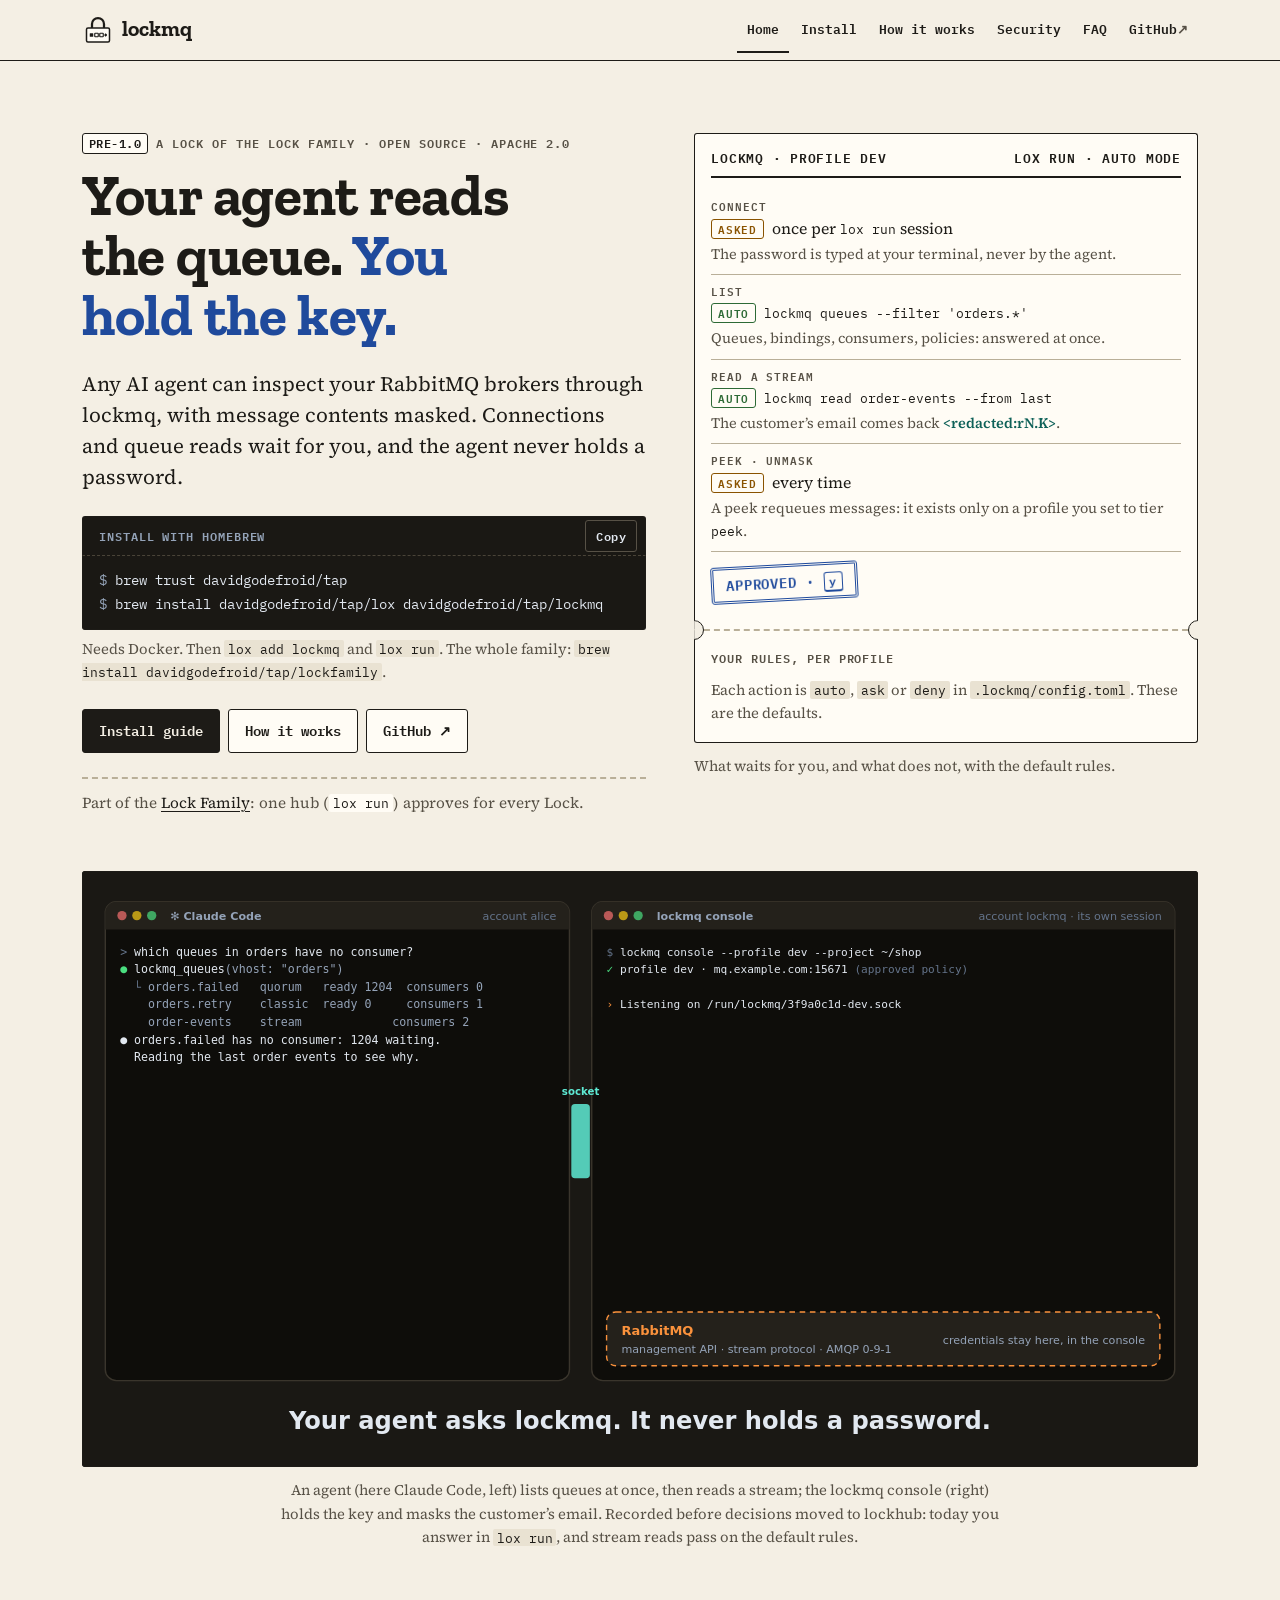
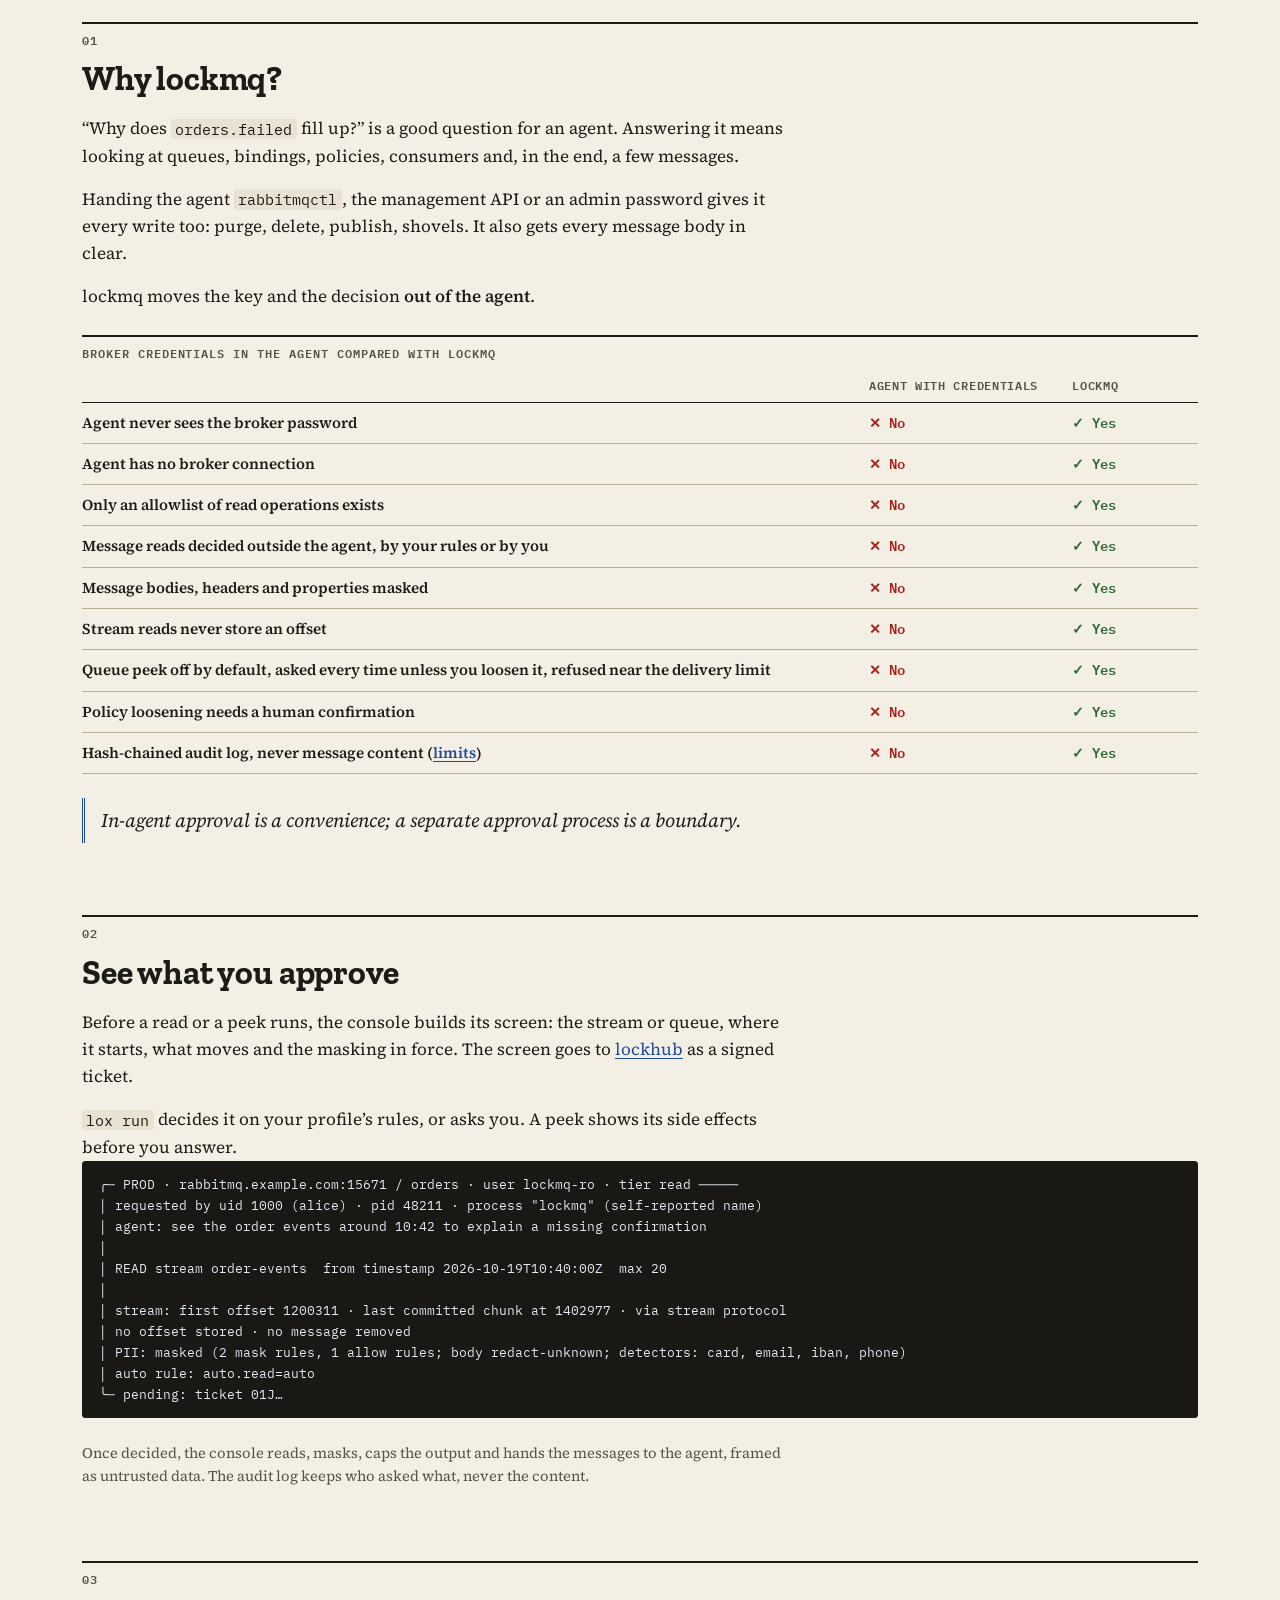
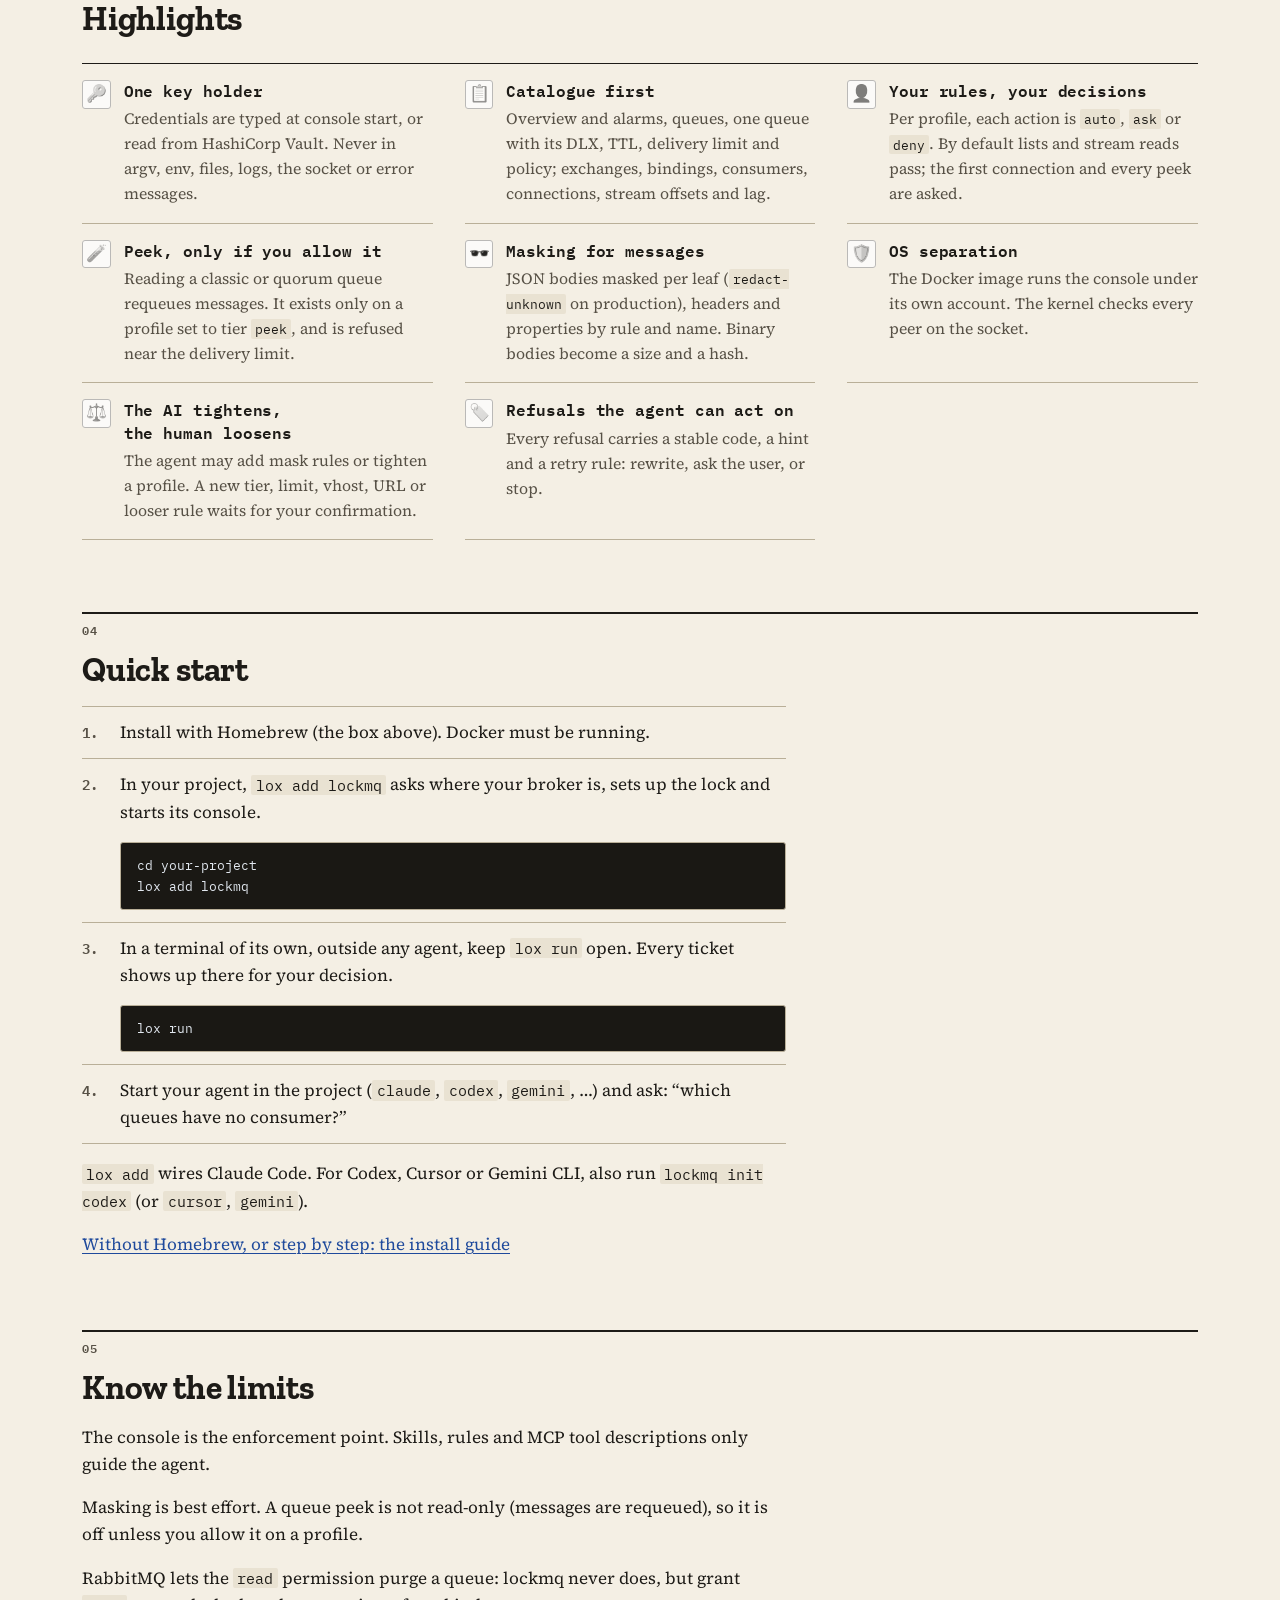
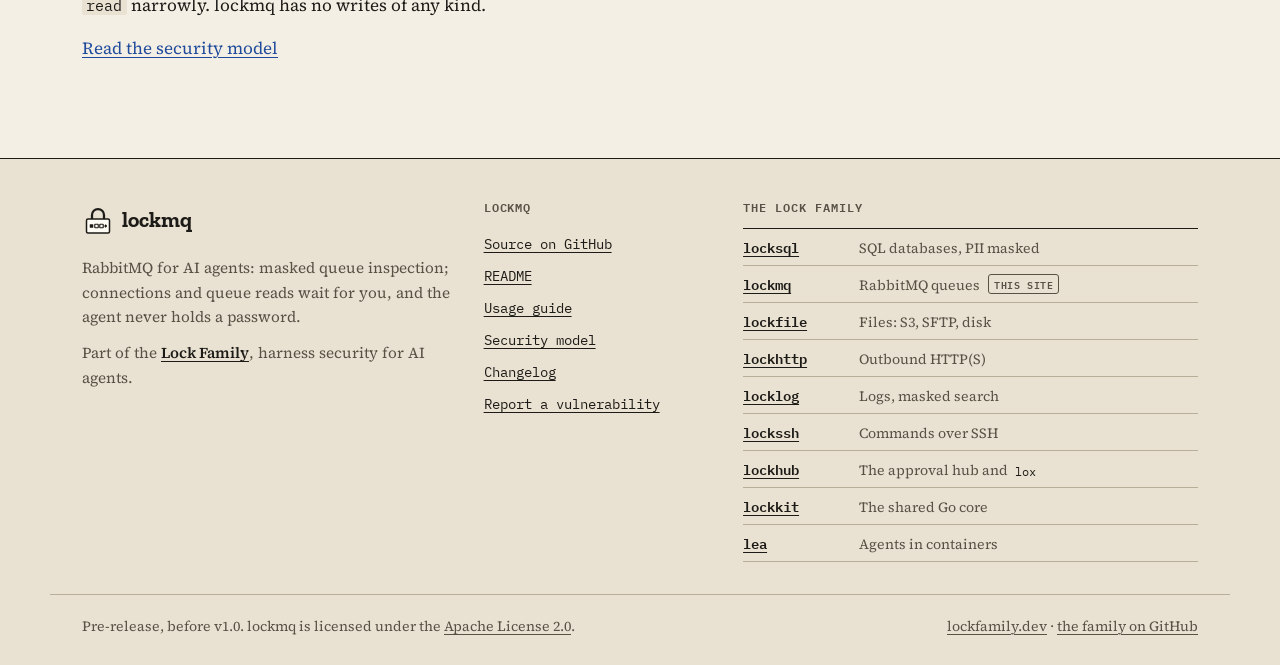
==== commit c1f5d8c8: "docs: fix the fact-check findings of #74 Make README, SECURITY.md, docs/ and site/ say what origin/m" ====
--- a/site/index.html
+++ b/site/index.html
@@ -56,7 +56,7 @@
 
 <section class="hero" aria-labelledby="hero-title">
   <div class="hero-text">
-    <p class="eyebrow"><span class="badge">v0.8 pre-release</span>A Lock of the Lock&nbsp;Family · open&nbsp;source · Apache&nbsp;2.0</p>
+    <p class="eyebrow"><span class="badge">pre-1.0</span>A Lock of the Lock&nbsp;Family · open&nbsp;source · Apache&nbsp;2.0</p>
     <h1 id="hero-title">Your agent reads the queue. <span class="key">You hold the key.</span></h1>
     <p class="lead">Any AI agent can inspect your RabbitMQ brokers through lockmq, with message contents masked. Connections and queue reads wait for you, and the agent never holds a password.</p>
     <div class="install">
@@ -120,9 +120,9 @@
 <tr><th scope="row">Message reads decided outside the agent, by your rules or by you</th><td class="no">No</td><td class="yes">Yes</td></tr>
 <tr><th scope="row">Message bodies, headers and properties masked</th><td class="no">No</td><td class="yes">Yes</td></tr>
 <tr><th scope="row">Stream reads never store an offset</th><td class="no">No</td><td class="yes">Yes</td></tr>
-<tr><th scope="row">Queue peek off by default, asked every time, refused near the delivery limit</th><td class="no">No</td><td class="yes">Yes</td></tr>
+<tr><th scope="row">Queue peek off by default, asked every time unless you loosen it, refused near the delivery limit</th><td class="no">No</td><td class="yes">Yes</td></tr>
 <tr><th scope="row">Policy loosening needs a human confirmation</th><td class="no">No</td><td class="yes">Yes</td></tr>
-<tr><th scope="row">Append-only audit log (never message content)</th><td class="no">No</td><td class="yes">Yes</td></tr>
+<tr><th scope="row">Hash-chained audit log, never message content (<a href="https://github.com/DavidGodefroid/lockmq/blob/main/docs/security-model.md#limits">limits</a>)</th><td class="no">No</td><td class="yes">Yes</td></tr>
 </tbody>
 </table>
 </div>
@@ -142,9 +142,10 @@
 │
 │ READ stream order-events  from timestamp 2026-10-19T10:40:00Z  max 20
 │
-│ stream: first offset 1200311 · last 1402977 · via stream protocol
+│ stream: first offset 1200311 · last committed chunk at 1402977 · via stream protocol
 │ no offset stored · no message removed
 │ PII: masked (2 mask rules, 1 allow rules; body redact-unknown; detectors: card, email, iban, phone)
+│ auto rule: auto.read=auto
 ╰─ pending: ticket 01J…</code></pre>
     <figcaption>Once decided, the console reads, masks, caps the output and hands the messages to the agent, framed as untrusted data. The audit log keeps who asked what, never the content.</figcaption>
   </figure>
@@ -227,7 +228,7 @@
       </nav>
     </div>
     <div class="wrap footer-bottom">
-      <p>Pre-release (v0.8.x). lockmq is licensed under the <a href="https://github.com/DavidGodefroid/lockmq/blob/main/LICENSE">Apache License 2.0</a>.</p>
+      <p>Pre-release, before v1.0. lockmq is licensed under the <a href="https://github.com/DavidGodefroid/lockmq/blob/main/LICENSE">Apache License 2.0</a>.</p>
       <p><a href="https://lockfamily.dev">lockfamily.dev</a> · <a href="https://github.com/DavidGodefroid/lockfamily">the family on GitHub</a></p>
     </div>
   </footer>
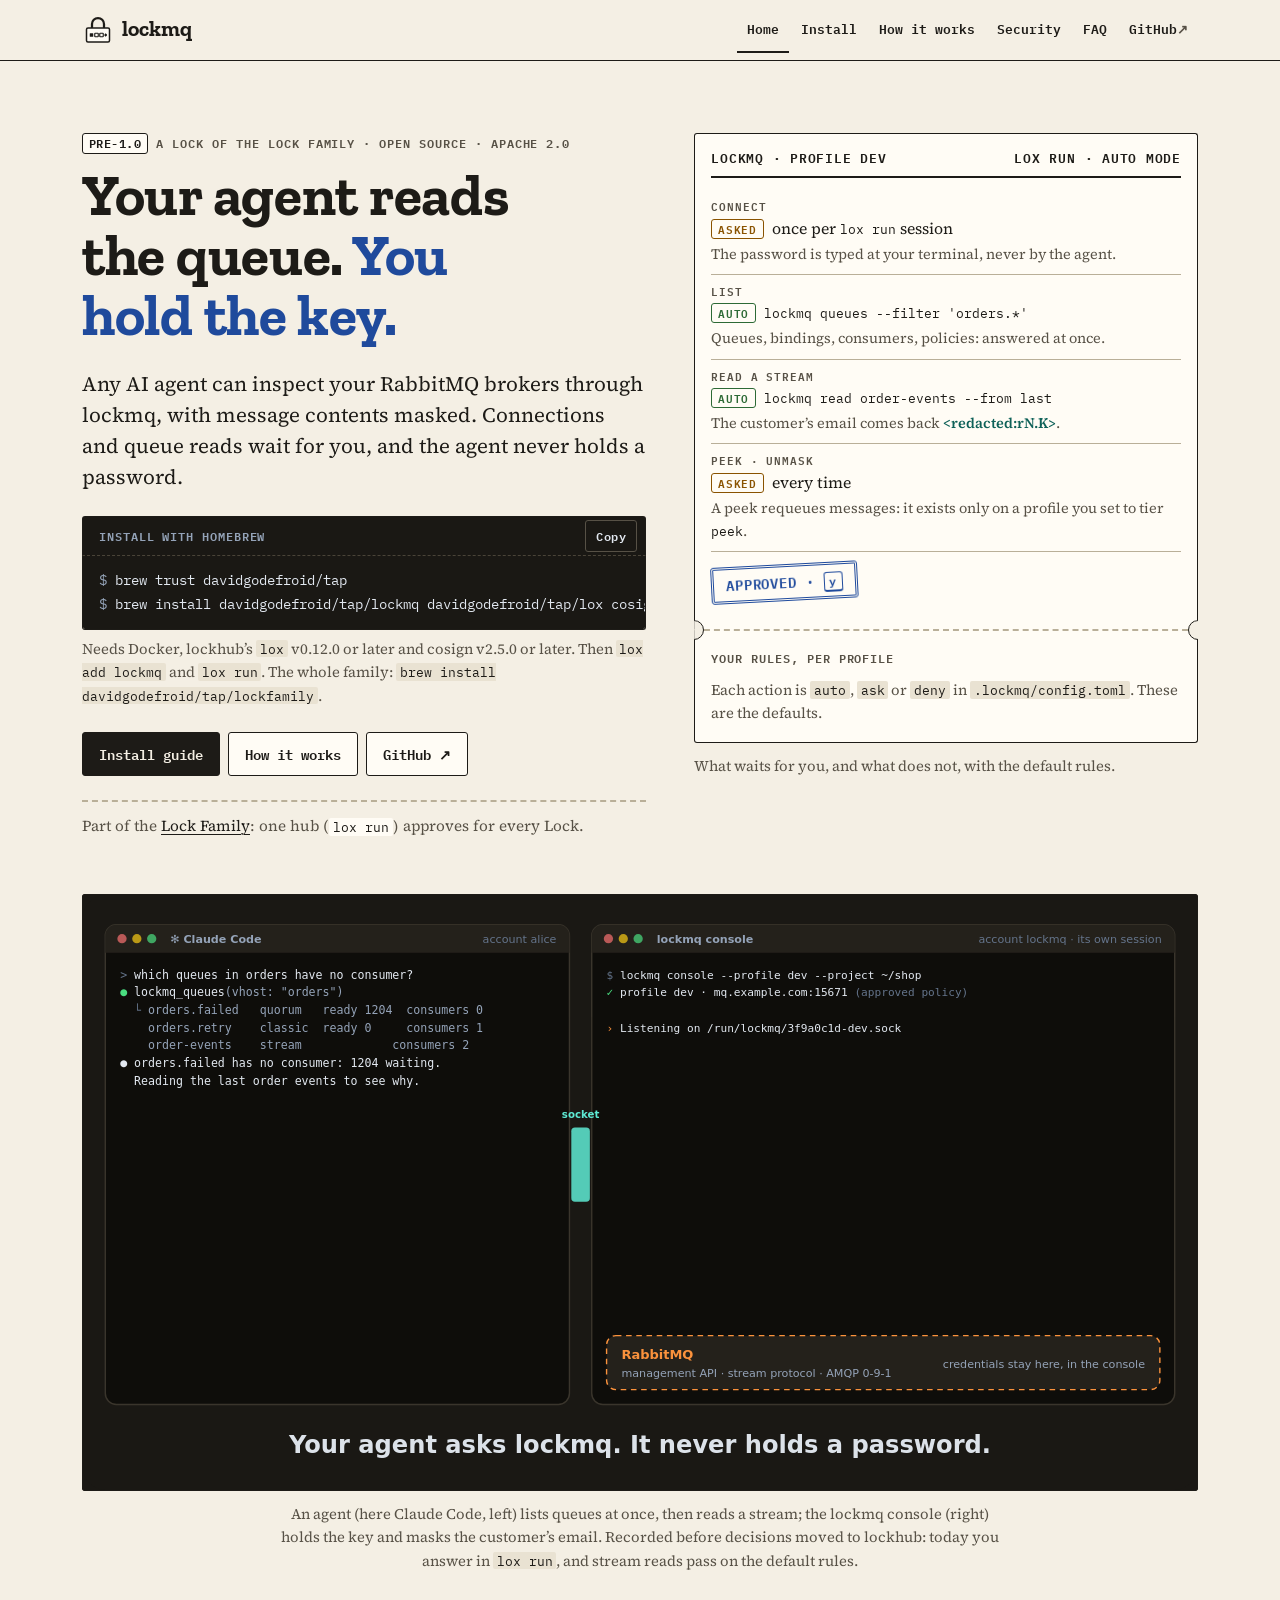
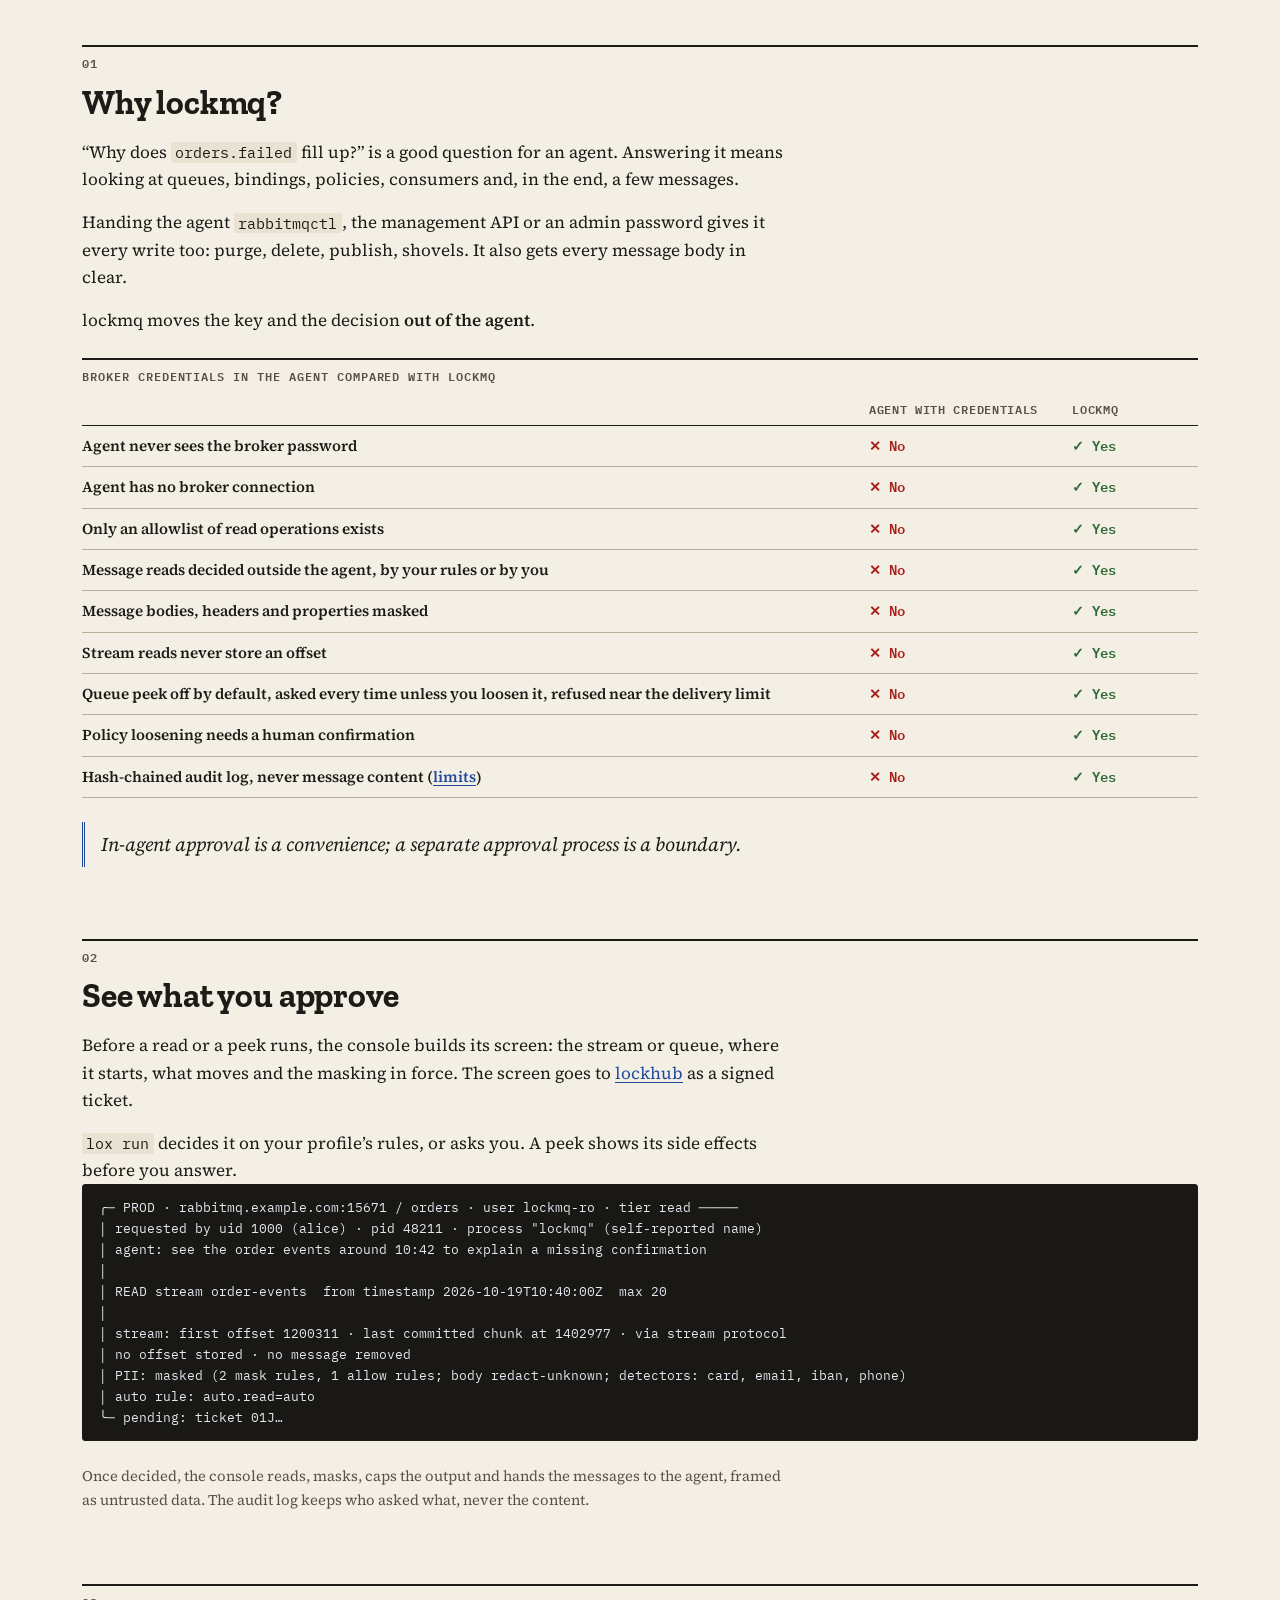
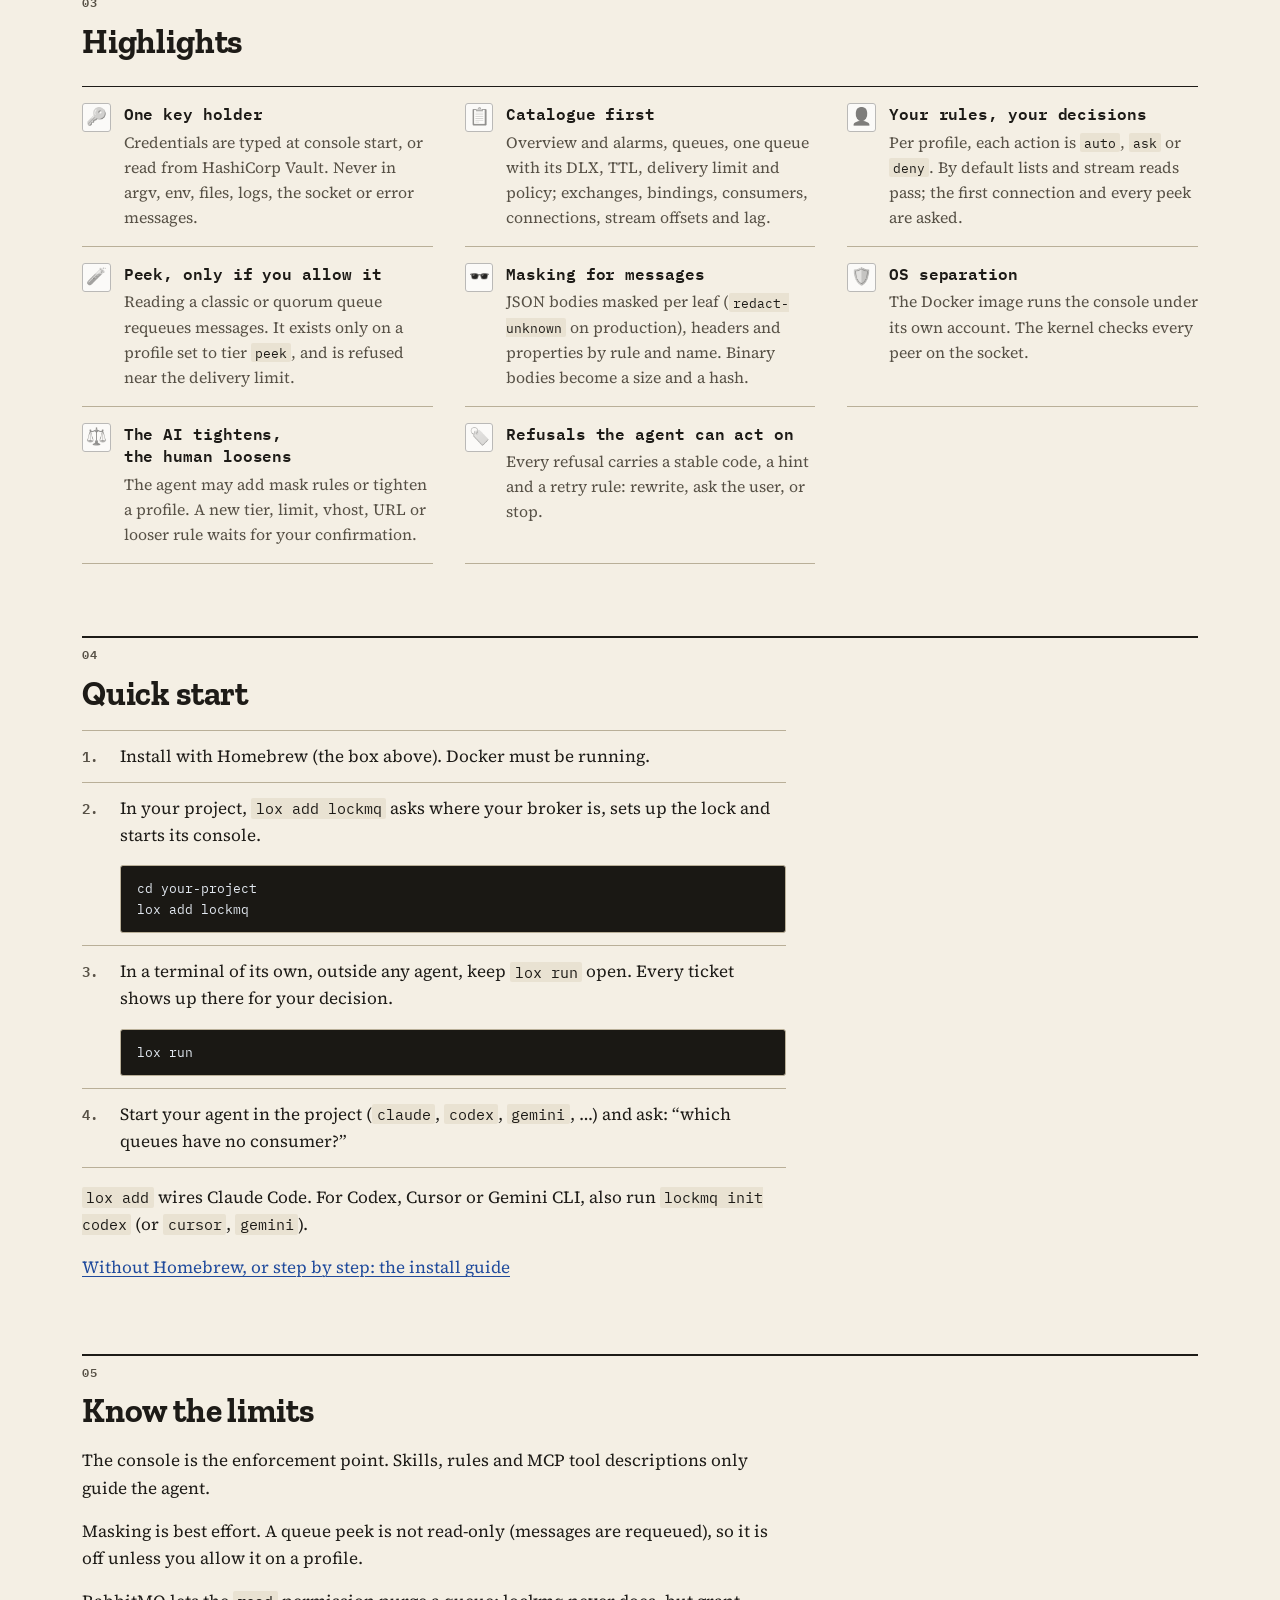
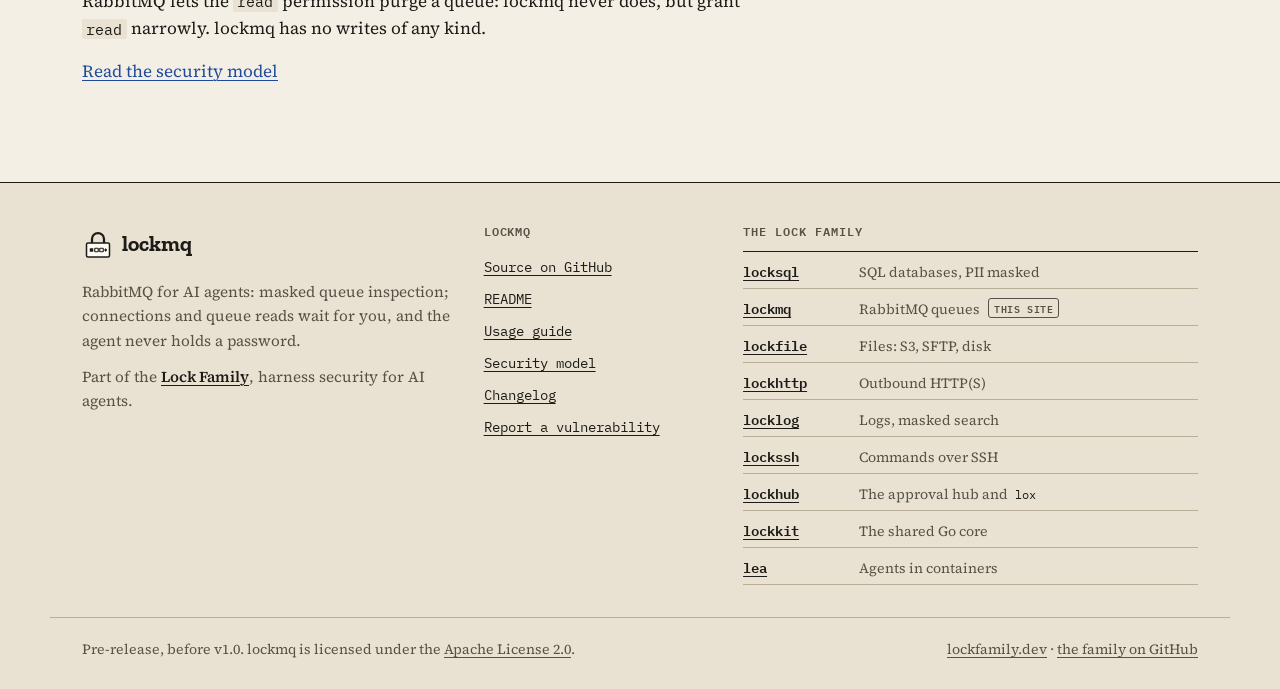
==== commit 352399ed: "docs: install lockmq with lox and cosign, and their minimum versions The brew line omitted cosign, w" ====
--- a/site/index.html
+++ b/site/index.html
@@ -62,8 +62,8 @@
     <div class="install">
       <div class="install-head"><span>Install with Homebrew</span></div>
       <pre tabindex="0" aria-label="Install commands"><code><span class="cmd">brew trust davidgodefroid/tap</span>
-<span class="cmd">brew install davidgodefroid/tap/lox davidgodefroid/tap/lockmq</span></code></pre>
-      <p class="install-note">Needs Docker. Then <code>lox add lockmq</code> and <code>lox run</code>. The whole family: <code>brew install davidgodefroid/tap/lockfamily</code>.</p>
+<span class="cmd">brew install davidgodefroid/tap/lockmq davidgodefroid/tap/lox cosign</span></code></pre>
+      <p class="install-note">Needs Docker, lockhub’s <code>lox</code> v0.12.0 or later and cosign v2.5.0 or later. Then <code>lox add lockmq</code> and <code>lox run</code>. The whole family: <code>brew install davidgodefroid/tap/lockfamily</code>.</p>
     </div>
     <div class="actions">
       <a class="button primary" href="install/">Install guide</a>
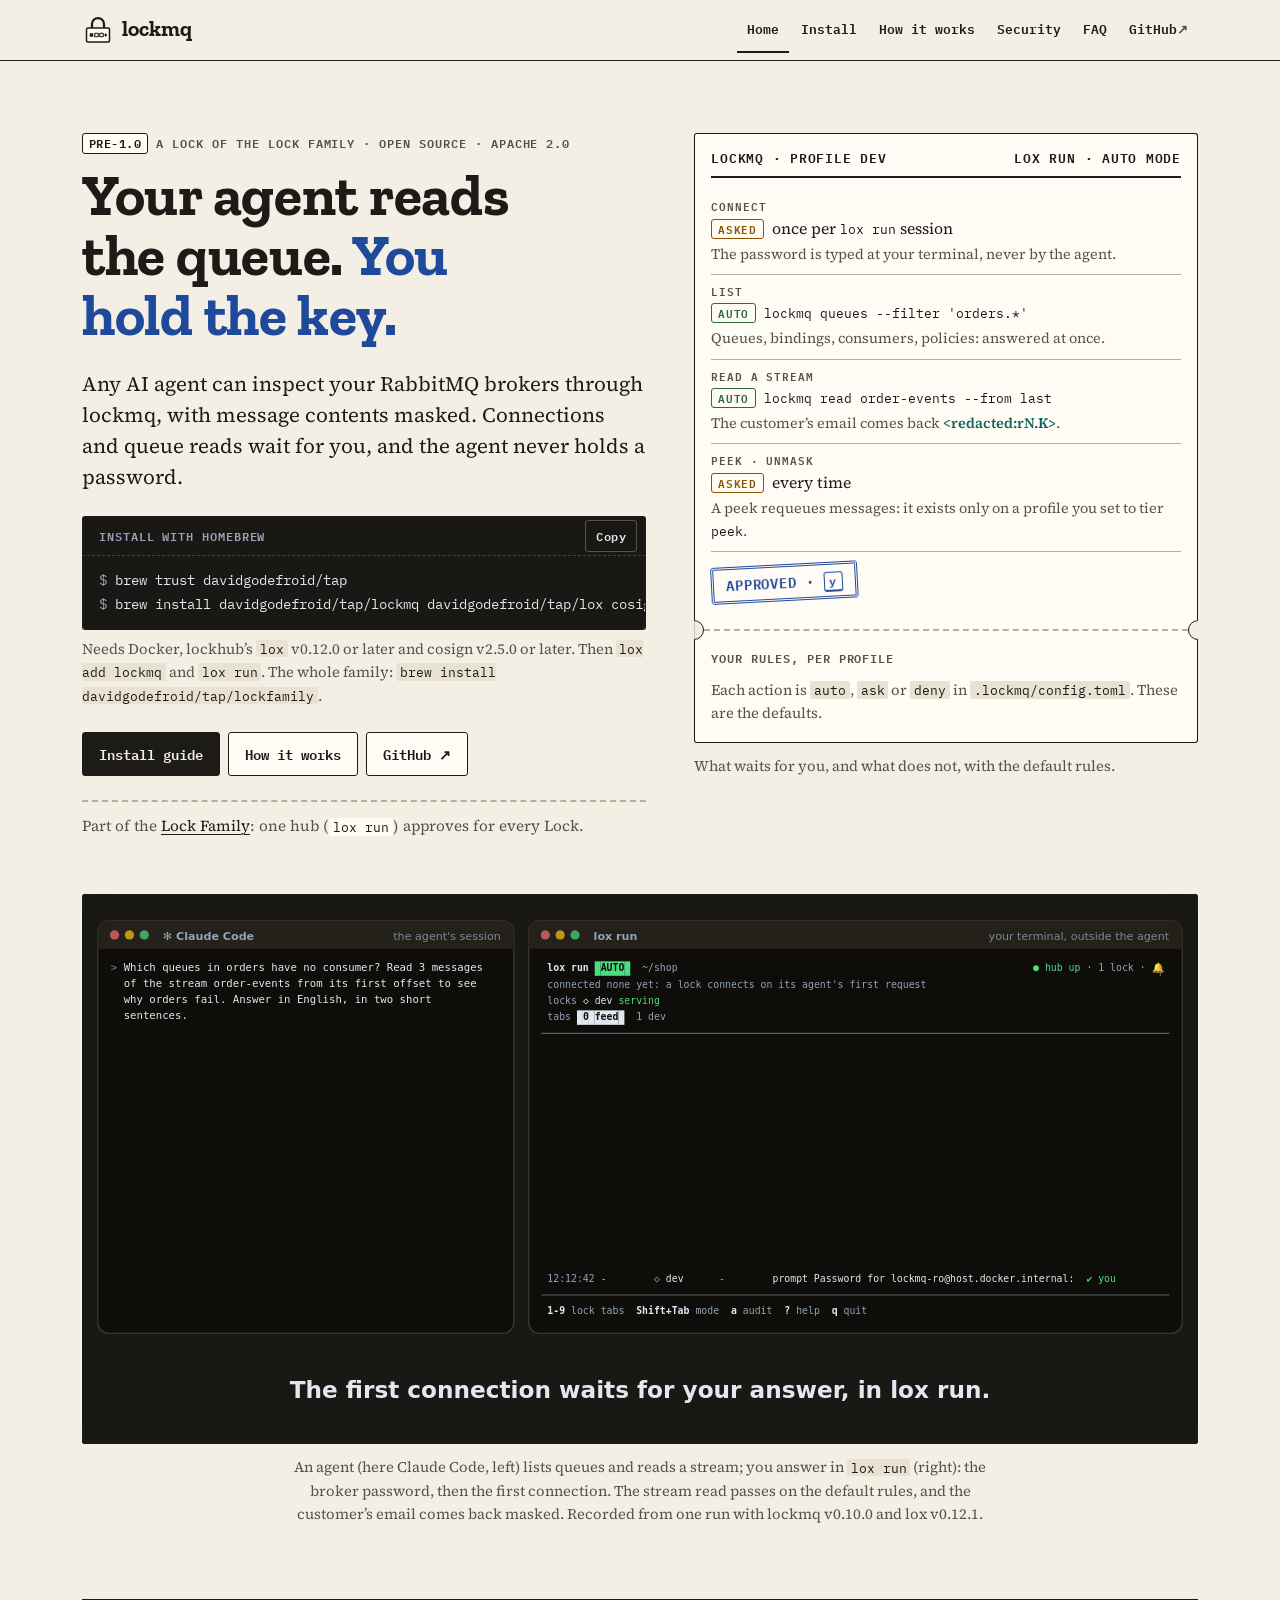
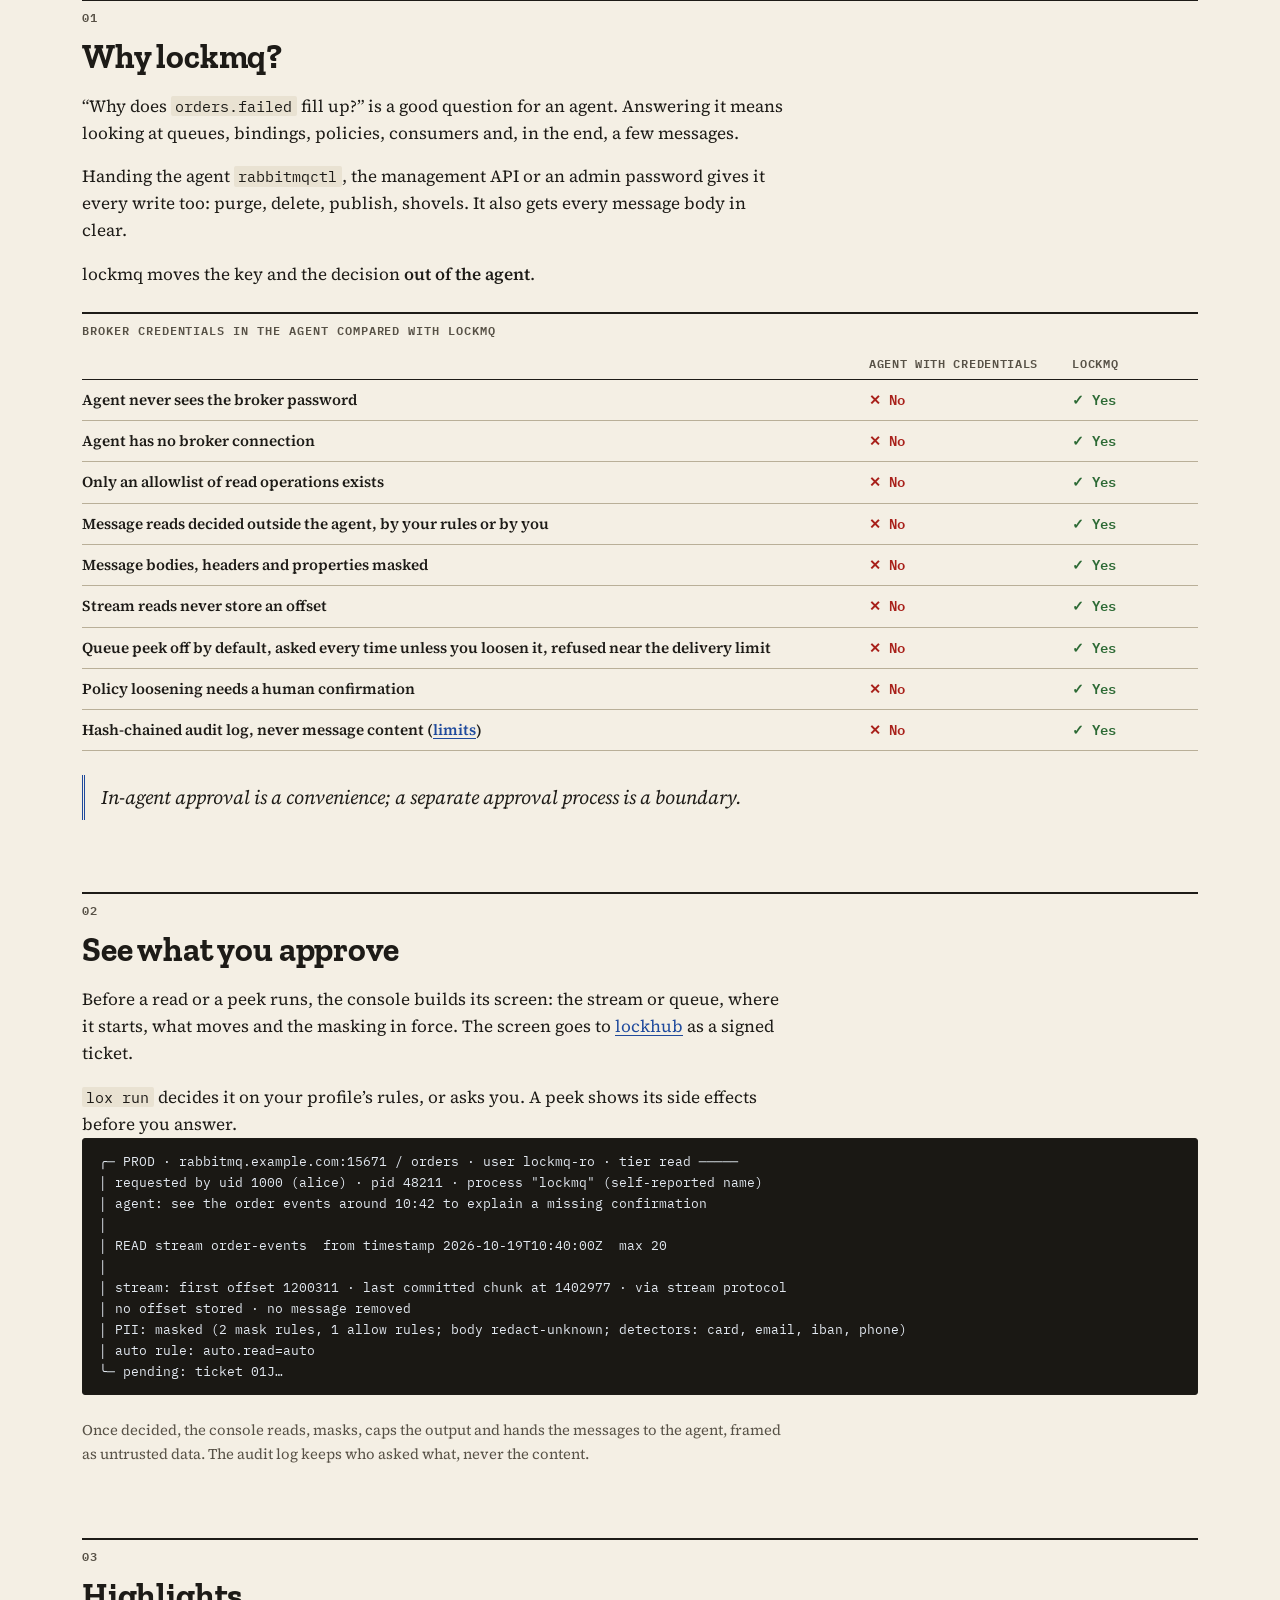
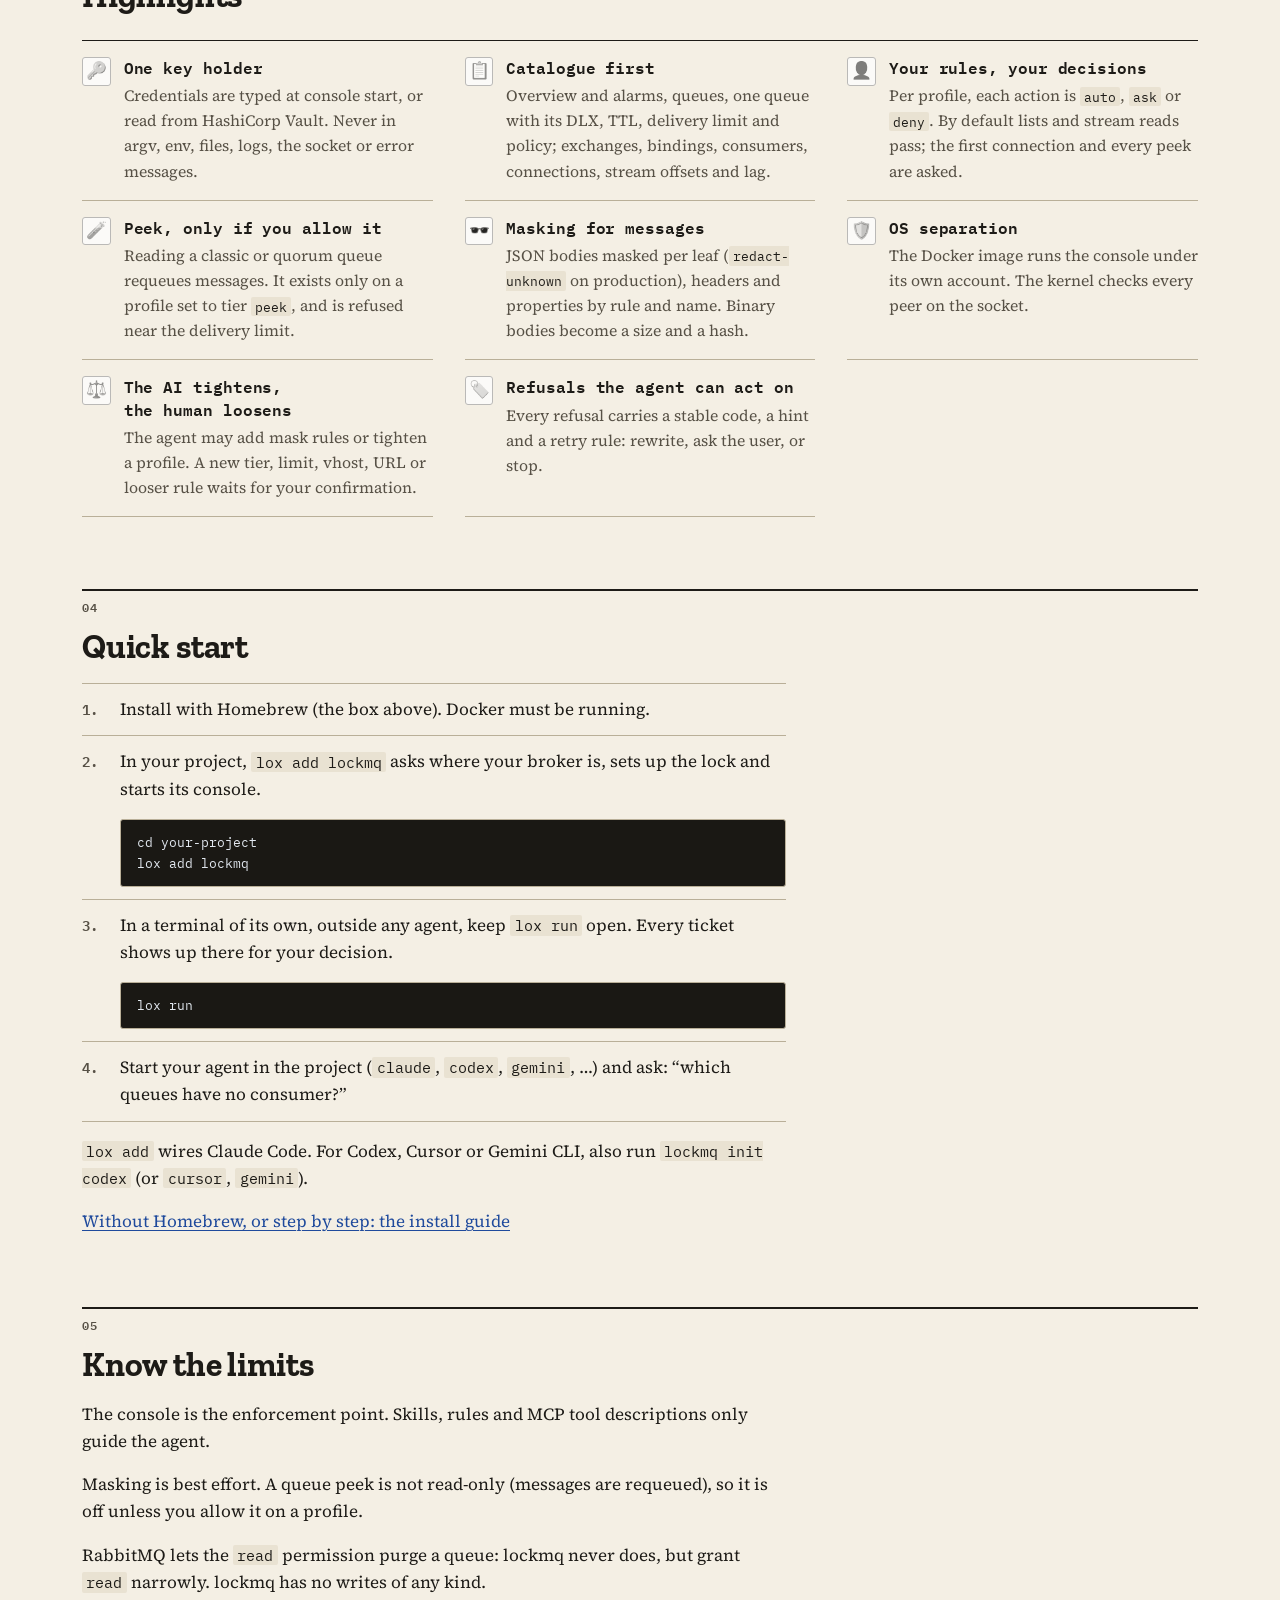
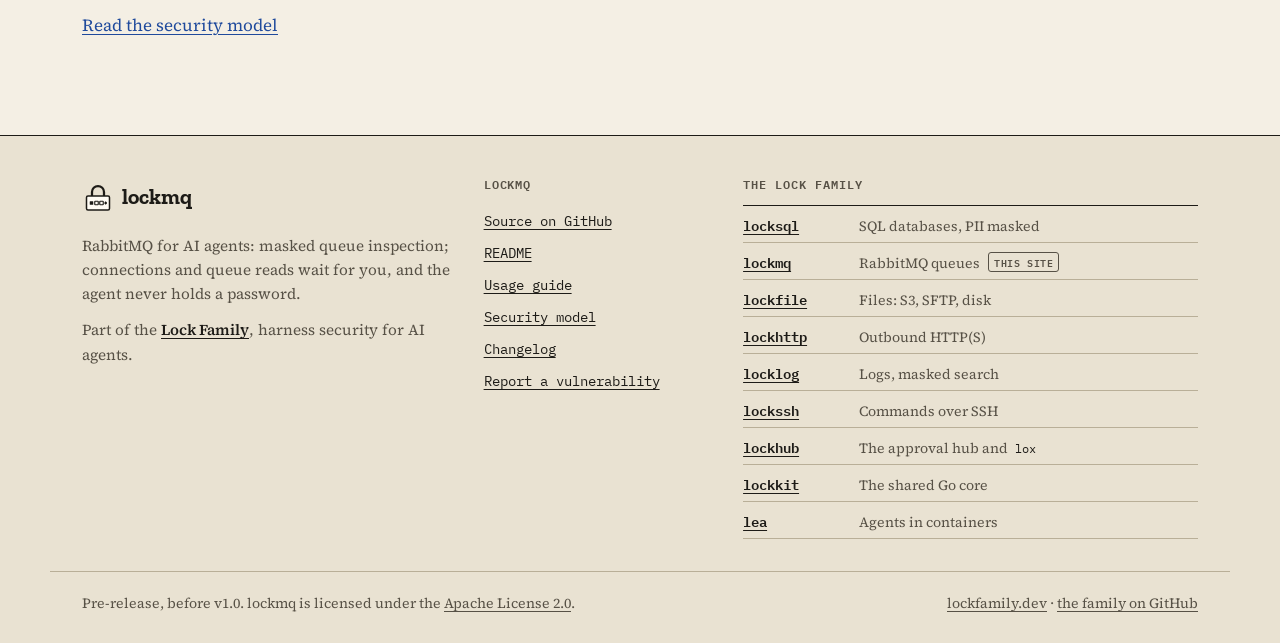
==== commit ccc0bd52: "docs: record the demo again with lox run (#76) The demo showed the approval in the lockmq console, f" ====
--- a/site/index.html
+++ b/site/index.html
@@ -95,10 +95,10 @@
   <h2 id="demo" class="visually-hidden">See it run</h2>
   <figure class="demo">
     <div class="demo-frame" role="region" aria-label="Animated demo" tabindex="0">
-      <img src="assets/demo.svg" alt="An agent (here Claude Code, in the account alice) lists the queues of the vhost orders through lockmq, then asks to read the last 3 messages of the stream order-events. The lockmq console, in its own account, shows the approval screen; the human types y, and the agent gets the messages back with the customer's email replaced by a reference." width="1200" height="640" aria-describedby="demo-caption">
+      <img src="assets/demo.svg" alt="Four steps. 1: in lox run, in a terminal of their own, the human types the broker password that the lock's console asks for. 2: an agent (here Claude Code) calls lockmq_queues; lox run shows the question &quot;connect on dev/dev&quot; and the human presses y. 3: the agent gets the three queues of the vhost orders, then calls lockmq_read on the stream order-events; lox run approves it by a rule and lists it in its feed as auto:action. 4: the agent gets the messages back with the customer's email replaced by a reference." width="1200" height="590" aria-describedby="demo-caption">
     </div>
     <p class="demo-hint">Swipe sideways to see both terminals.</p>
-    <figcaption id="demo-caption">An agent (here Claude Code, left) lists queues at once, then reads a stream; the lockmq console (right) holds the key and masks the customer’s email. Recorded before decisions moved to lockhub: today you answer in <code>lox run</code>, and stream reads pass on the default rules.</figcaption>
+    <figcaption id="demo-caption">An agent (here Claude Code, left) lists queues and reads a stream; you answer in <code>lox run</code> (right): the broker password, then the first connection. The stream read passes on the default rules, and the customer’s email comes back masked. Recorded from one run with lockmq v0.10.0 and lox v0.12.1.</figcaption>
   </figure>
 </section>
 
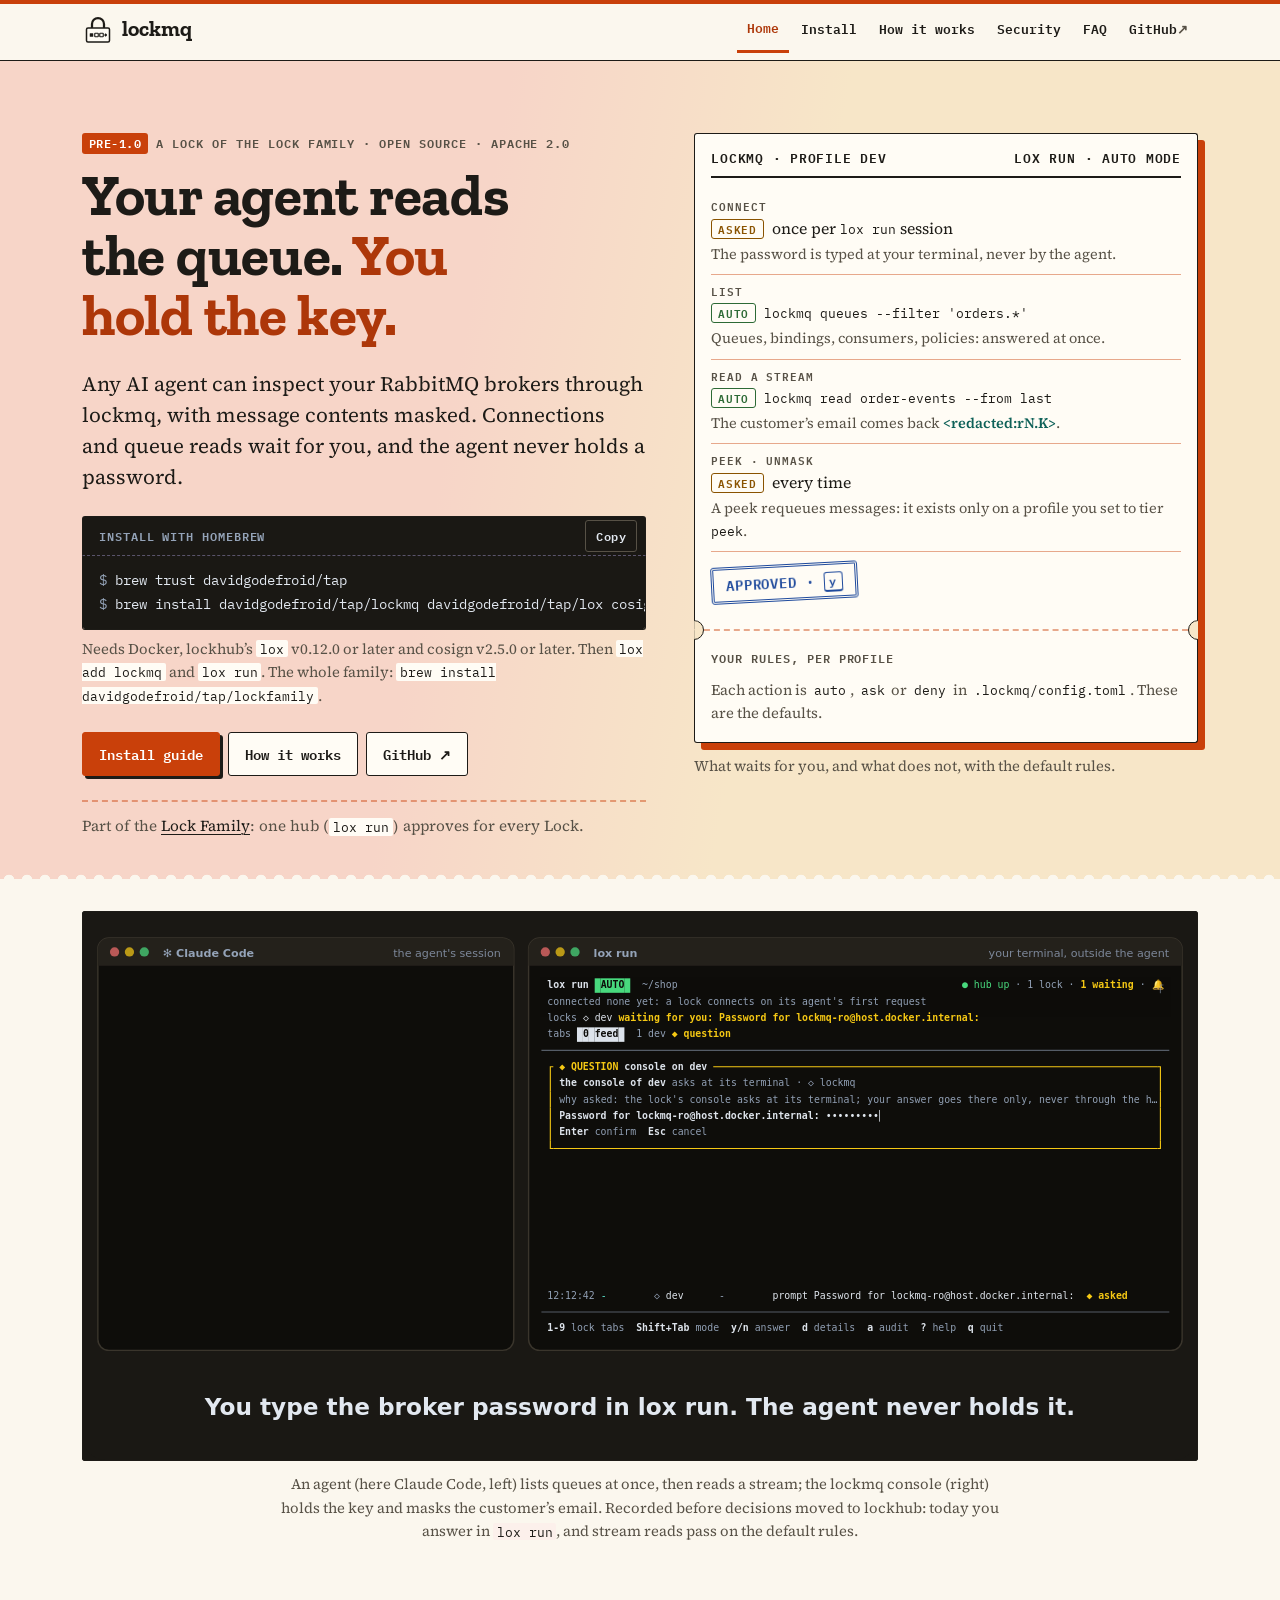
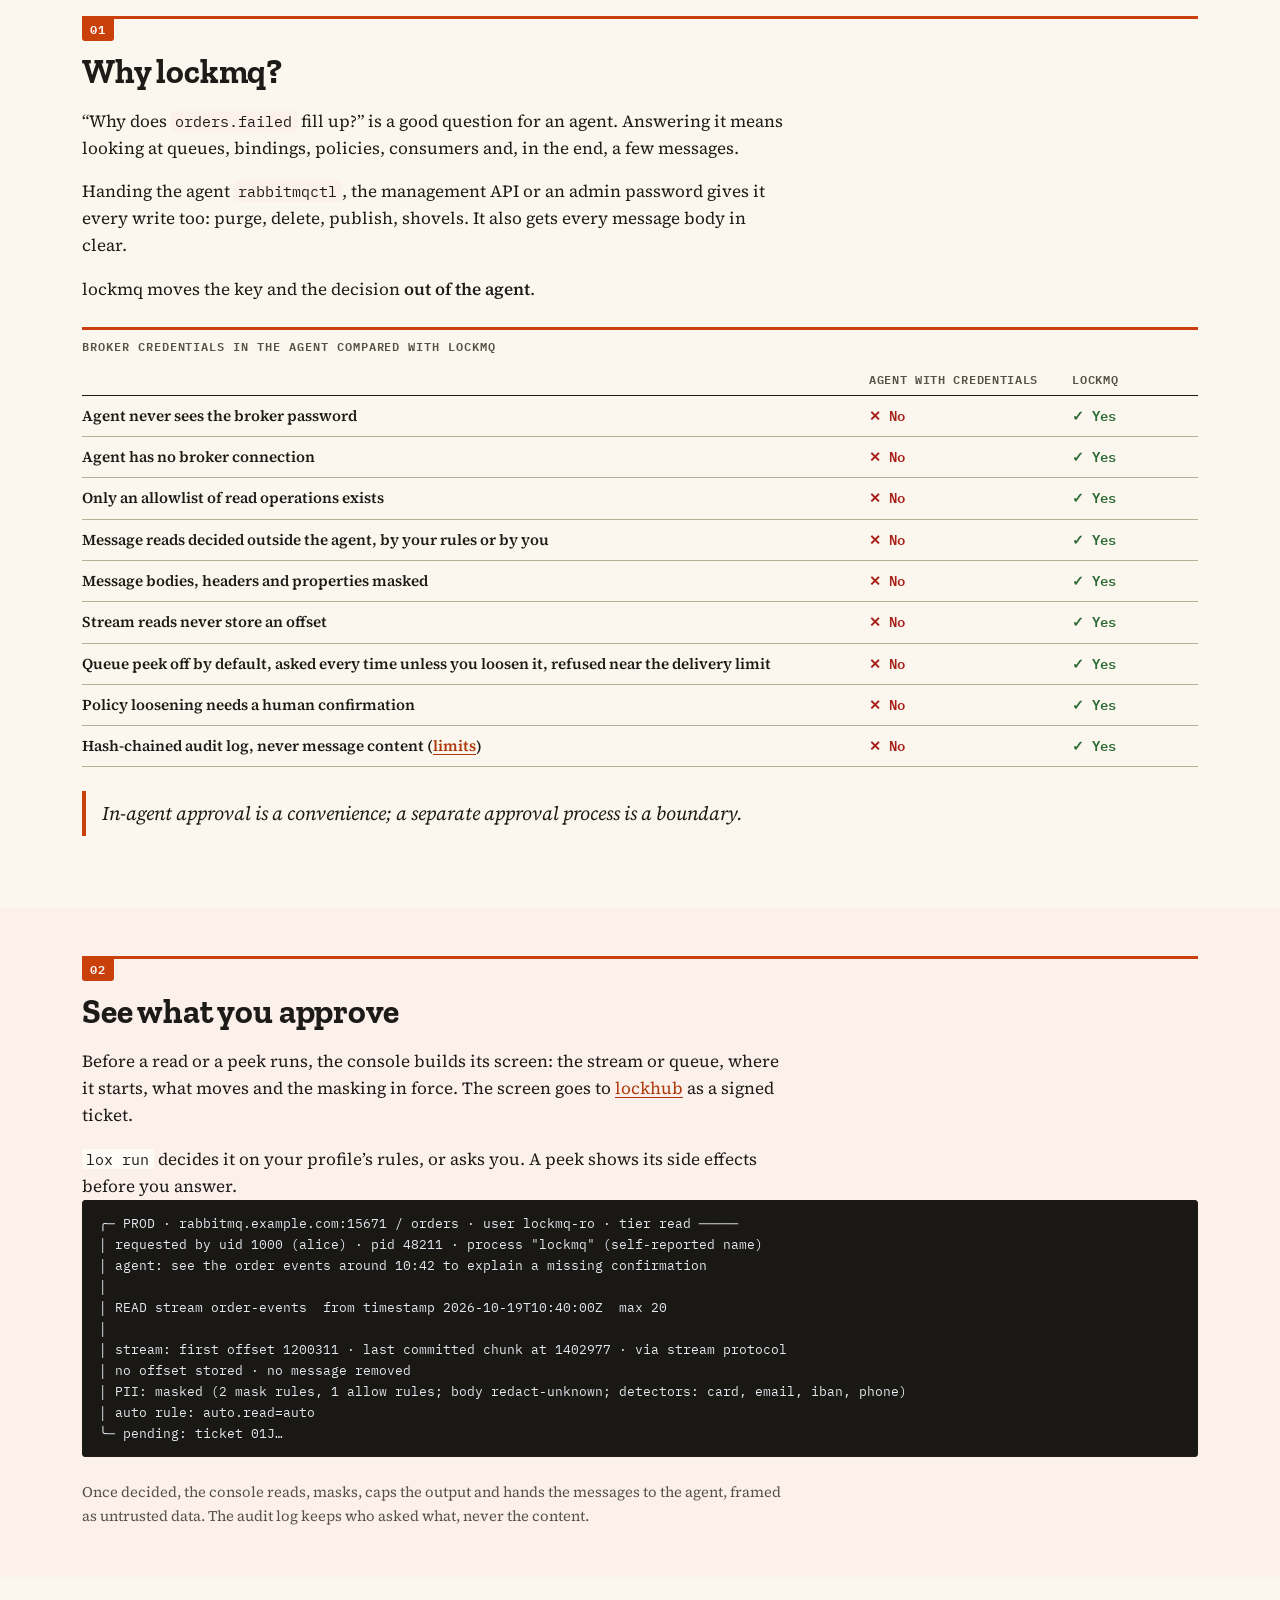
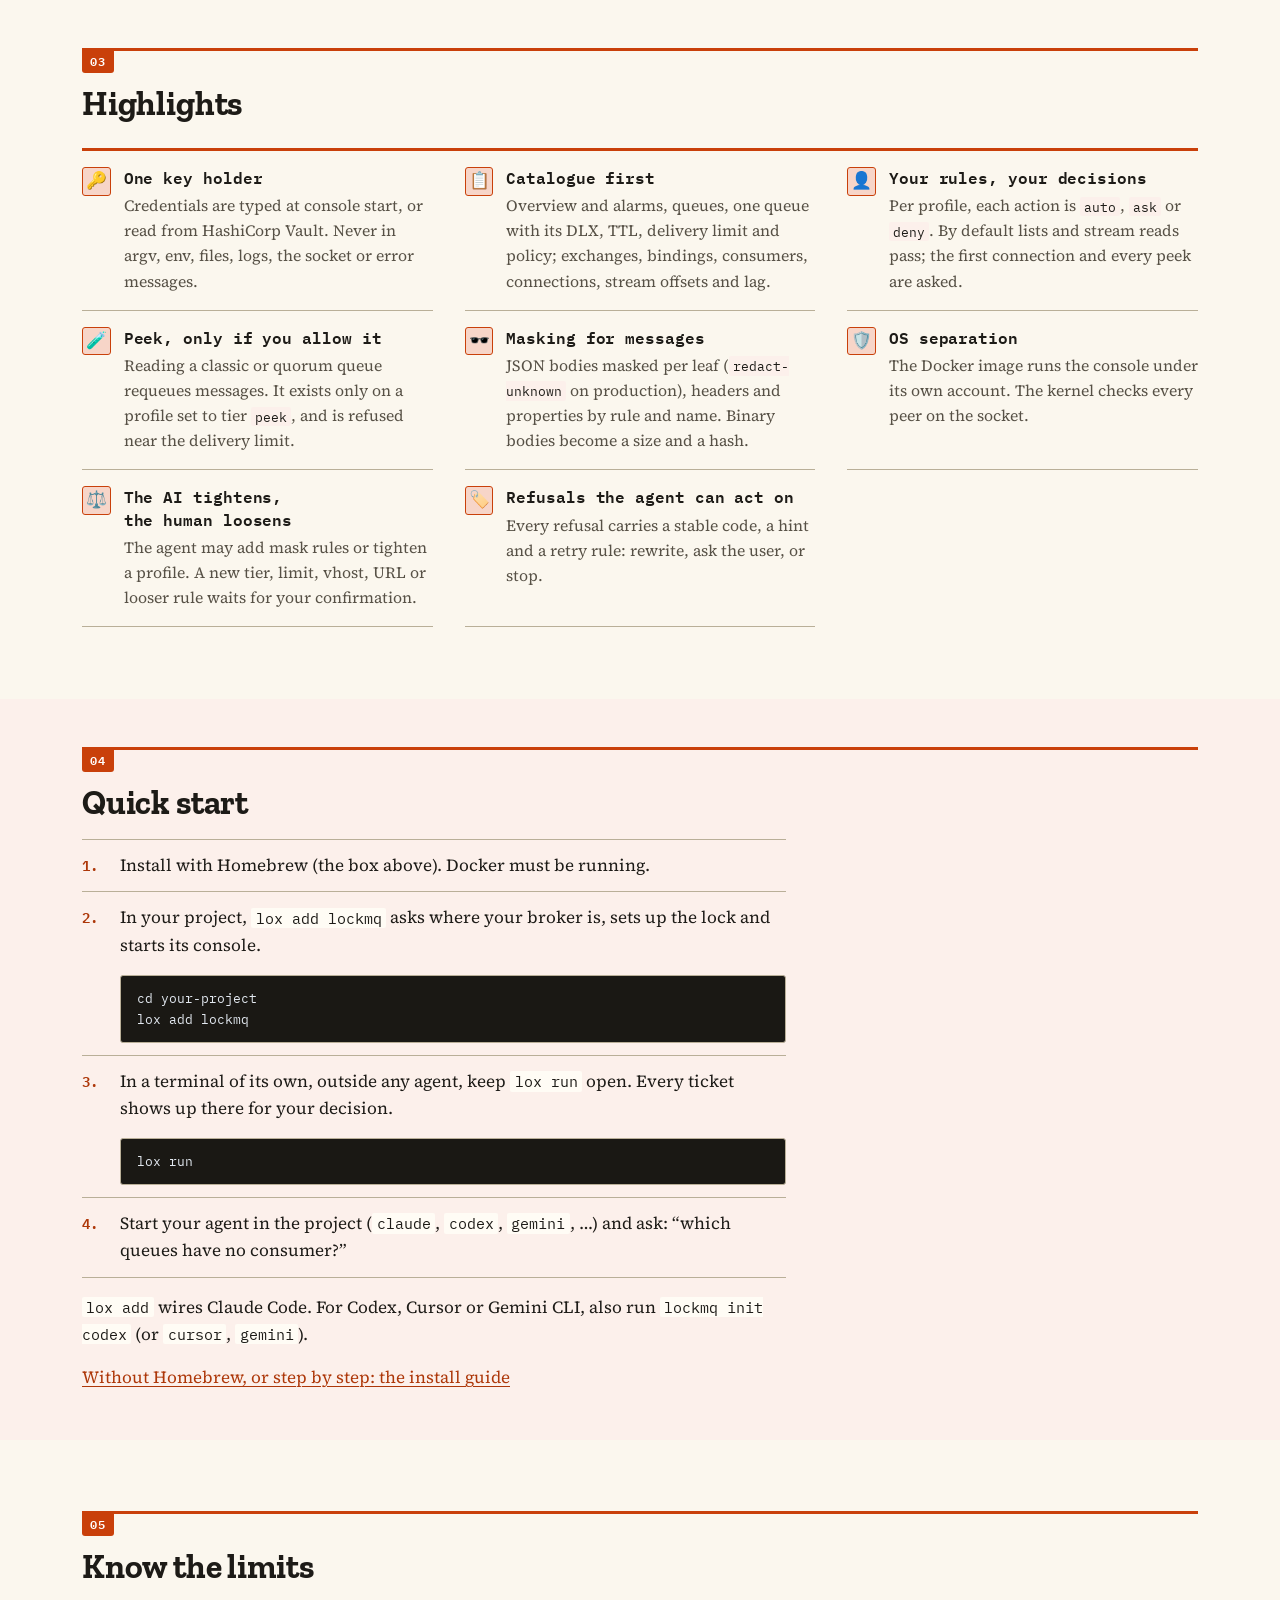
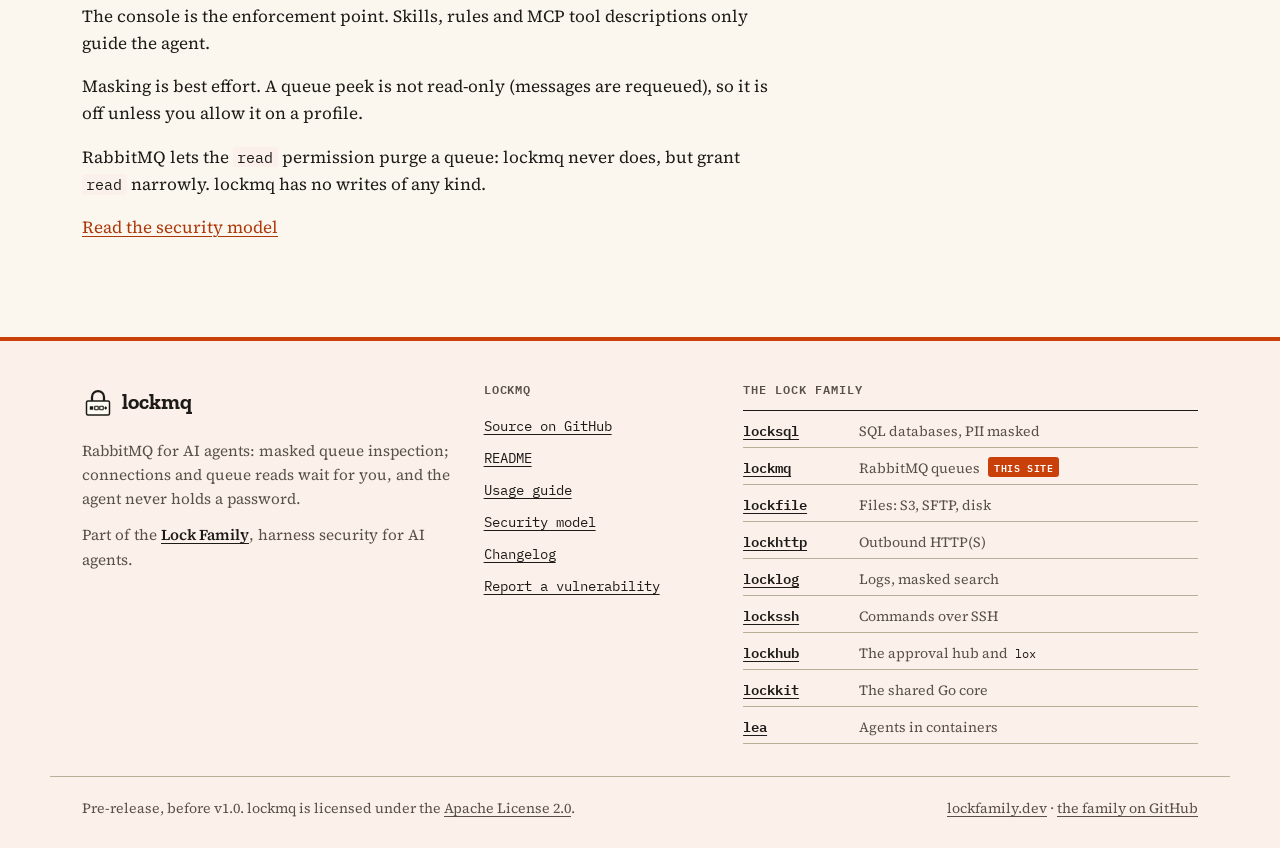
==== commit 636c29e8: "site: coloured stock, lockmq's accent (lockfamily#72) The family's colour direction (lockfamily site" ====
--- a/site/index.html
+++ b/site/index.html
@@ -1,13 +1,13 @@
 <!doctype html>
-<html lang="en">
+<html lang="en" data-accent="lockmq">
 <head>
   <meta charset="utf-8">
   <meta name="viewport" content="width=device-width, initial-scale=1">
   <title>lockmq: your agent reads the queue, you hold the key</title>
   <meta name="description" content="lockmq lets any AI agent inspect RabbitMQ: message contents come back masked, connections and queue reads wait for your approval, and the agent never holds a password.">
   <meta name="color-scheme" content="light dark">
-  <meta name="theme-color" content="#f4efe4" media="(prefers-color-scheme: light)">
-  <meta name="theme-color" content="#16140f" media="(prefers-color-scheme: dark)">
+  <meta name="theme-color" content="#fbf7ee" media="(prefers-color-scheme: light)">
+  <meta name="theme-color" content="#1f1d26" media="(prefers-color-scheme: dark)">
   <link rel="canonical" href="https://davidgodefroid.github.io/lockmq/">
   <meta property="og:type" content="website">
   <meta property="og:site_name" content="lockmq">
@@ -95,10 +95,10 @@
   <h2 id="demo" class="visually-hidden">See it run</h2>
   <figure class="demo">
     <div class="demo-frame" role="region" aria-label="Animated demo" tabindex="0">
-      <img src="assets/demo.svg" alt="Four steps. 1: in lox run, in a terminal of their own, the human types the broker password that the lock's console asks for. 2: an agent (here Claude Code) calls lockmq_queues; lox run shows the question &quot;connect on dev/dev&quot; and the human presses y. 3: the agent gets the three queues of the vhost orders, then calls lockmq_read on the stream order-events; lox run approves it by a rule and lists it in its feed as auto:action. 4: the agent gets the messages back with the customer's email replaced by a reference." width="1200" height="590" aria-describedby="demo-caption">
+      <img src="assets/demo.svg" alt="An agent (here Claude Code, in the account alice) lists the queues of the vhost orders through lockmq, then asks to read the last 3 messages of the stream order-events. The lockmq console, in its own account, shows the approval screen; the human types y, and the agent gets the messages back with the customer's email replaced by a reference." width="1200" height="640" aria-describedby="demo-caption">
     </div>
     <p class="demo-hint">Swipe sideways to see both terminals.</p>
-    <figcaption id="demo-caption">An agent (here Claude Code, left) lists queues and reads a stream; you answer in <code>lox run</code> (right): the broker password, then the first connection. The stream read passes on the default rules, and the customer’s email comes back masked. Recorded from one run with lockmq v0.10.0 and lox v0.12.1.</figcaption>
+    <figcaption id="demo-caption">An agent (here Claude Code, left) lists queues at once, then reads a stream; the lockmq console (right) holds the key and masks the customer’s email. Recorded before decisions moved to lockhub: today you answer in <code>lox run</code>, and stream reads pass on the default rules.</figcaption>
   </figure>
 </section>
 
--- a/site/assets/tokens.css
+++ b/site/assets/tokens.css
@@ -42,8 +42,8 @@
   --font-mono: "IBM Plex Mono", ui-monospace, SFMono-Regular, Menlo, Consolas, monospace;
 
   /* paper (light): a printed ticket on a desk */
-  --paper: #f4efe4;    /* page */
-  --paper-2: #e9e2d2;  /* stub, tinted bands */
+  --paper: #fbf7ee;    /* page */
+  --paper-2: #f3ecdd;  /* stub, neutral bands */
   --card: #fffcf5;     /* the ticket's face */
   --ink: #1d1b17;      /* text, logos */
   --ink-2: #575146;    /* secondary text, control borders */
@@ -54,6 +54,7 @@
   --asked: #8a5300;    /* waiting for you */
   --mask: #0e6158;     /* masked values, the hub */
   --agent: #2a55a8;    /* the agent's request */
+  --accent: #2346d2; --on-accent: #ffffff; --accent-ink: #2346d2; --accent-tint: #ebeffc; --accent-stock: #c8d1f7; --accent-stock-2: #d4c8f7;
   --term-bg: #1a1814;  /* lox run: a real terminal, dark in both themes */
   --term-text: #e2e8f0;
   --term-dim: #94a3b8;
@@ -69,24 +70,58 @@
   color-scheme: light;
 }
 
-/* carbon (dark): designed on its own, a carbon copy, warm, not navy */
+/* dusk (dark): a dyed dark stock, lifted off black; cream ink stays warm */
 @media (prefers-color-scheme: dark) {
   :root {
-    --paper: #16140f;
-    --paper-2: #1f1c16;
-    --card: #25221b;
+    --paper: #1f1d26;
+    --paper-2: #282531;
+    --card: #2f2c3a;
     --ink: #ede6d6;
-    --ink-2: #b2a994;
-    --rule: #4a4438;
+    --ink-2: #bdb5a3;
+    --rule: #5a546c;
     --sign: #a3bdff;
     --stamp: #ff9384;
     --auto: #7fcf8a;
     --asked: #e8b860;
     --mask: #6fd9c8;
     --agent: #89b4fa;
-    --term-bg: #0e0d0a;
+    --accent: #889cf0; --on-accent: #14120e; --accent-ink: #889cf0; --accent-tint: #202548; --accent-stock: #1d307c; --accent-stock-2: #2b1763;
+    --term-bg: #121017;
     color-scheme: dark;
   }
 }
 
 @media (min-width: 768px) { :root { --gutter: 32px; } }
+
+/* Product accents (site-kit/COLOUR.md). Put data-accent="<product>" on
+   <html> (a Lock site) or on any element (one Lock's row on the family
+   page); without it the family's cobalt applies.
+   --accent        fills: buttons, chips, thick rules, the ticket's shadow
+   --on-accent     text on --accent
+   --accent-ink    the accent as text and links, AA on every ground below
+   --accent-tint   a pale band or tile
+   --accent-stock  the hero's coloured stock; -2 is the end of its wash */
+/* accents:begin (generated by site-kit/tools/accents.py, do not edit by hand) */
+[data-accent="lockfamily"] { --accent: #2346d2; --on-accent: #ffffff; --accent-ink: #2346d2; --accent-tint: #ebeffc; --accent-stock: #c8d1f7; --accent-stock-2: #d4c8f7; }
+[data-accent="locksql"] { --accent: #6d35d8; --on-accent: #ffffff; --accent-ink: #6933cf; --accent-tint: #f1ebfc; --accent-stock: #d8c8f7; --accent-stock-2: #efc8f7; }
+[data-accent="lockmq"] { --accent: #c9400a; --on-accent: #ffffff; --accent-ink: #ad3709; --accent-tint: #fcf0eb; --accent-stock: #f7d5c8; --accent-stock-2: #f7e6c8; }
+[data-accent="lockfile"] { --accent: #c21f6a; --on-accent: #ffffff; --accent-ink: #af1c5f; --accent-tint: #fcebf3; --accent-stock: #f7c8dd; --accent-stock-2: #f7c8f0; }
+[data-accent="lockhttp"] { --accent: #0672a3; --on-accent: #ffffff; --accent-ink: #066b99; --accent-tint: #ebf7fc; --accent-stock: #c8e8f7; --accent-stock-2: #c8f7f1; }
+[data-accent="locklog"] { --accent: #1c7c3c; --on-accent: #ffffff; --accent-ink: #1b7a3b; --accent-tint: #ebfcf1; --accent-stock: #c8f7d7; --accent-stock-2: #d3f7c8; }
+[data-accent="lockssh"] { --accent: #5d7500; --on-accent: #ffffff; --accent-ink: #5b7300; --accent-tint: #f8fceb; --accent-stock: #edf7c8; --accent-stock-2: #d5f7c8; }
+[data-accent="lea"] { --accent: #9a2bb3; --on-accent: #ffffff; --accent-ink: #9128a8; --accent-tint: #f9ebfc; --accent-stock: #eec8f7; --accent-stock-2: #f7c8e8; }
+[data-accent="lockhub"] { --accent: #0b7a70; --on-accent: #ffffff; --accent-ink: #0a7067; --accent-tint: #ebfcfa; --accent-stock: #c8f7f2; --accent-stock-2: #c8e5f7; }
+[data-accent="lockkit"] { --accent: #9a5f00; --on-accent: #ffffff; --accent-ink: #885400; --accent-tint: #fcf5eb; --accent-stock: #f7e5c8; --accent-stock-2: #f7d3c8; }
+@media (prefers-color-scheme: dark) {
+  [data-accent="lockfamily"] { --accent: #889cf0; --on-accent: #14120e; --accent-ink: #889cf0; --accent-tint: #202548; --accent-stock: #1d307c; --accent-stock-2: #2b1763; }
+  [data-accent="locksql"] { --accent: #ad8af0; --on-accent: #14120e; --accent-ink: #ad8af0; --accent-tint: #2f224a; --accent-stock: #3e1d7c; --accent-stock-2: #541660; }
+  [data-accent="lockmq"] { --accent: #ef9f80; --on-accent: #14120e; --accent-ink: #ef9f80; --accent-tint: #412420; --accent-stock: #672f18; --accent-stock-2: #42300f; }
+  [data-accent="lockfile"] { --accent: #f18dbb; --on-accent: #14120e; --accent-ink: #f18dbb; --accent-tint: #401d34; --accent-stock: #781c46; --accent-stock-2: #5a1550; }
+  [data-accent="lockhttp"] { --accent: #80cdef; --on-accent: #14120e; --accent-ink: #80cdef; --accent-tint: #1a2e3f; --accent-stock: #15455b; --accent-stock-2: #0d3833; }
+  [data-accent="locklog"] { --accent: #80efa5; --on-accent: #14120e; --accent-ink: #80efa5; --accent-tint: #1e302a; --accent-stock: #114a24; --accent-stock-2: #193b0e; }
+  [data-accent="lockssh"] { --accent: #d8ef80; --on-accent: #14120e; --accent-ink: #d8ef80; --accent-tint: #2b2f1e; --accent-stock: #384210; --accent-stock-2: #1b3b0e; }
+  [data-accent="lea"] { --accent: #df8df1; --on-accent: #14120e; --accent-ink: #df8df1; --accent-tint: #382042; --accent-stock: #671c78; --accent-stock-2: #5d1646; }
+  [data-accent="lockhub"] { --accent: #80efe5; --on-accent: #14120e; --accent-ink: #80efe5; --accent-tint: #1b3035; --accent-stock: #104641; --accent-stock-2: #12364c; }
+  [data-accent="lockkit"] { --accent: #efc580; --on-accent: #14120e; --accent-ink: #efc580; --accent-tint: #382a1e; --accent-stock: #533a13; --accent-stock-2: #562514; }
+}
+/* accents:end */
--- a/site/assets/lock-site.css
+++ b/site/assets/lock-site.css
@@ -1,9 +1,11 @@
 /* lock-site.css: the shared stylesheet of the Lock sites (locksql, lockmq,
    lockfile, lockhttp, locklog). Identical bytes in every Lock repo.
 
-   The family identity, "a printed ticket that a human signs":
-   lockfamily/docs/identity.md. Link tokens.css first (fonts, colours,
-   space), then this file. No build step, no third-party request.
+   The family identity, "a printed ticket that a human signs", on coloured
+   stock: lockfamily/docs/identity.md and site-kit/COLOUR.md. Link
+   tokens.css first (fonts, colours, space, the accents), then this file,
+   and name the product once: <html data-accent="locksql">. No build step,
+   no third-party request.
 
    It styles the shared shell (header, hero, install box, footer, family
    strip) and every content class the Lock sites use, under their old names,
@@ -24,9 +26,9 @@
   overflow-x: hidden;
 }
 img, svg, video { max-width: 100%; height: auto; }
-a { color: var(--sign); text-underline-offset: 3px; text-decoration-thickness: 1px; }
+a { color: var(--accent-ink); text-underline-offset: 3px; text-decoration-thickness: 1px; }
 a:hover { text-decoration-thickness: 2px; }
-:focus-visible { outline: 3px solid var(--sign); outline-offset: 3px; }
+:focus-visible { outline: 3px solid var(--accent-ink); outline-offset: 3px; }
 [id] { scroll-margin-top: 5rem; }
 
 h1, h2, h3 {
@@ -45,7 +47,7 @@
 code { font-size: 0.86em; }
 :not(pre) > code {
   padding: 0.05em 0.3em; border-radius: 2px;
-  background: var(--paper-2); color: var(--ink);
+  background: var(--accent-tint); color: var(--ink);
   overflow-wrap: anywhere;
 }
 kbd {
@@ -77,7 +79,7 @@
 
 /* ---------- header: a ruled band, like a form's letterhead ---------- */
 
-.site-header { position: sticky; top: 0; z-index: 50; background: var(--paper); border-bottom: 1px solid var(--ink); }
+.site-header { position: sticky; top: 0; z-index: 50; background: var(--paper); border-bottom: 1px solid var(--ink); box-shadow: inset 0 4px 0 var(--accent); }
 .site-header .wrap {
   display: flex; flex-wrap: wrap; align-items: center; justify-content: space-between;
   gap: 0 var(--s-5); min-height: 60px;
@@ -99,8 +101,8 @@
   font: 600 0.8rem/1.4 var(--font-mono);
   border-bottom: 2px solid transparent; margin-bottom: -1px;
 }
-.site-nav a:hover { text-decoration: underline; }
-.site-nav a[aria-current="page"] { border-bottom-color: var(--ink); }
+.site-nav a:hover { color: var(--accent-ink); text-decoration: underline; }
+.site-nav a[aria-current="page"] { border-bottom: 3px solid var(--accent); color: var(--accent-ink); }
 .site-nav a[href^="http"]::after { content: " \2197"; color: var(--ink-2); }
 
 /* Phones: the brand on one row, the navigation on a second row that scrolls
@@ -126,26 +128,60 @@
 
 /* ---------- sections: numbered, like the clauses of a document ---------- */
 
-main section > h2:not(.visually-hidden) { padding-top: var(--s-2); border-top: 2px solid var(--ink); max-width: none; }
+main section > h2:not(.visually-hidden) { padding-top: 0; border-top: 3px solid var(--accent); max-width: none; }
+/* The clause number: a tab in the product's colour, hanging from the rule. */
 main section > h2:not(.visually-hidden)::before {
   counter-increment: clause; content: counter(clause, decimal-leading-zero);
-  display: block; margin-bottom: var(--s-3);
-  font: 600 0.75rem/1.4 var(--font-mono); letter-spacing: 0.08em; color: var(--ink-2);
-}
+  display: block; width: max-content; margin-bottom: var(--s-3); padding: 2px 8px 3px;
+  border-radius: 0 0 var(--radius) var(--radius);
+  background: var(--accent); color: var(--on-accent);
+  font: 600 0.75rem/1.4 var(--font-mono); letter-spacing: 0.08em;
+}
+
+/* Every second section of a page sits on a band of the product's tint,
+   edge to edge (the shadow paints the band, the clip keeps it in its row). */
+main > .wrap > section:not(.hero):not(.limits):not(.demo-section):nth-of-type(even) {
+  margin: var(--s-8) 0 0; padding: var(--s-7) 0;
+  background: var(--accent-tint); box-shadow: 0 0 0 100vmax var(--accent-tint); clip-path: inset(0 -100vmax);
+}
+main > .wrap > section:not(.hero):not(.limits):not(.demo-section):nth-of-type(even) > h2 { margin-top: 0; }
+main > .wrap > section:not(.hero):not(.limits):not(.demo-section):nth-of-type(even) > :last-child { margin-bottom: 0; }
+main > .wrap > section:not(.hero):not(.limits):not(.demo-section):nth-of-type(even) :not(pre) > code { background: var(--card); }
 main section > h2:not(.visually-hidden) > .heading-anchor { font-family: var(--font-mono); }
 
 /* ---------- hero ---------- */
 
+/* The hero is printed on the product's coloured stock, edge to edge, and
+   ends on a perforation. --accent-stock is also its background-color, so a
+   contrast check reads a flat colour under the wash. */
 .hero {
   display: grid; gap: var(--s-6); align-items: start;
-  padding: clamp(var(--s-6), 6vw, var(--s-8)) 0 var(--s-5);
-}
+  position: relative; isolation: isolate;
+  padding: clamp(var(--s-6), 6vw, var(--s-8)) 0 calc(var(--s-6) + 9px); margin-bottom: var(--s-6);
+  background-color: var(--accent-stock);
+  --notch: var(--accent-stock-2);
+  --rule: color-mix(in srgb, var(--accent) 45%, transparent);
+  --perf: 2px dashed var(--rule);
+}
+.hero::before, .hero::after { content: ""; position: absolute; left: 50%; width: 100vw; transform: translateX(-50%); }
+.hero::before {
+  z-index: -1; top: 0; bottom: 0;
+  background: linear-gradient(180deg, var(--accent-stock) 0 40%, var(--accent-stock-2) 78% 100%);
+}
+.hero::after {
+  bottom: -1px; height: 9px;
+  background: radial-gradient(circle at 50% 100%, var(--paper) 5px, transparent 5.6px) 0 0 / 18px 9px repeat-x;
+}
+@media (min-width: 980px) {
+  .hero::before { background: linear-gradient(100deg, var(--accent-stock) 0 36%, var(--accent-stock-2) 60% 100%); }
+}
+.hero :not(pre) > code { background: var(--card); }
 .hero > * { min-width: 0; }
 @media (min-width: 980px) {
   .hero:has(> .hero-aside) { grid-template-columns: minmax(0, 1.12fr) minmax(0, 1fr); gap: var(--s-7); }
 }
 .hero h1 { font-size: clamp(2.2rem, 1.3rem + 3.4vw, 3.6rem); line-height: 1.04; margin: var(--s-3) 0 var(--s-5); max-width: 16ch; }
-.hero h1 .key { color: var(--sign); }
+.hero h1 .key { color: var(--accent-ink); }
 .hero .lead { margin-bottom: var(--s-5); }
 .hero .intro { color: var(--ink-2); max-width: 40rem; }
 .hero-aside { margin: 0; }
@@ -155,9 +191,9 @@
 .eyebrow a { color: inherit; text-decoration: none; }
 .eyebrow a:hover { color: var(--ink); text-decoration: underline; }
 .badge {
-  display: inline-block; margin-right: var(--s-2); padding: 1px 6px;
-  border: 1px solid var(--ink); border-radius: var(--radius);
-  color: var(--ink); background: var(--card); letter-spacing: 0.04em;
+  display: inline-block; margin-right: var(--s-2); padding: 2px 7px;
+  border-radius: var(--radius);
+  color: var(--on-accent); background: var(--accent); letter-spacing: 0.04em;
 }
 
 .actions { display: flex; flex-wrap: wrap; gap: var(--s-2); margin: var(--s-5) 0; }
@@ -167,9 +203,10 @@
   background: var(--card); color: var(--ink); text-decoration: none;
   font: 600 0.85rem/1.2 var(--font-mono);
 }
-.button:hover { background: var(--paper-2); text-decoration: underline; }
-.button.primary { background: var(--ink); color: var(--paper); }
-.button.primary:hover { background: var(--ink); color: var(--paper); text-decoration: underline; }
+.button:hover { background: var(--accent-tint); text-decoration: underline; }
+.button.primary { background: var(--accent); border-color: var(--accent); color: var(--on-accent); box-shadow: 3px 3px 0 var(--ink); }
+.button.primary:hover { background: var(--accent); color: var(--on-accent); text-decoration: underline; box-shadow: 1px 1px 0 var(--ink); transform: translate(2px, 2px); }
+.button:focus-visible { outline-color: var(--ink); }
 .button[href^="http"]::after { content: "\00a0\2197"; }
 
 /* One line under the hero: the family and its one hub. */
@@ -182,8 +219,8 @@
 
 .facts { display: flex; flex-wrap: wrap; gap: var(--s-2); margin: var(--s-4) 0 0; padding: 0; list-style: none; }
 .facts li {
-  margin: 0; padding: 2px 8px; border: 1px solid var(--rule); border-radius: var(--radius);
-  font: 0.78rem/1.6 var(--font-mono); color: var(--ink-2); background: var(--card);
+  margin: 0; padding: 2px 8px; border: 1px solid var(--accent); border-radius: var(--radius);
+  font: 0.78rem/1.6 var(--font-mono); color: var(--ink); background: var(--card);
 }
 
 /* ---------- install box: a terminal with a Copy button (assets/copy.js) ---------- */
@@ -193,7 +230,7 @@
   display: flex; align-items: center; justify-content: space-between; gap: var(--s-3);
   min-height: 40px; padding: 0 var(--s-2) 0 var(--s-4);
   background: var(--term-bg); color: var(--term-dim);
-  border: 1px solid var(--ink); border-bottom: 1px dashed #4a4438; border-radius: var(--radius) var(--radius) 0 0;
+  border: 1px solid var(--ink); border-bottom: 1px dashed #5a546c; border-radius: var(--radius) var(--radius) 0 0;
   font: 600 0.72rem/1.4 var(--font-mono); letter-spacing: 0.08em; text-transform: uppercase;
 }
 .install pre {
@@ -238,14 +275,14 @@
 
 blockquote {
   margin: var(--s-5) 0; padding: var(--s-2) 0 var(--s-2) var(--s-4); max-width: 44rem;
-  border-left: 3px double var(--sign);
+  border-left: 4px solid var(--accent);
   font: 400 italic 1.2rem/1.5 var(--font-text); color: var(--ink);
 }
 blockquote p { margin: 0; }
 
 .notice {
   display: block; max-width: 44rem; margin: 0 0 var(--s-4); padding: var(--s-3) var(--s-4);
-  background: var(--card); border: 1px solid var(--ink); border-left-width: 4px; border-radius: var(--radius);
+  background: var(--accent-tint); border: 1px solid var(--accent); border-left-width: 6px; border-radius: var(--radius);
   font-size: 0.98rem;
 }
 .notice > :last-child { margin-bottom: 0; }
@@ -253,7 +290,7 @@
 /* ---------- the ticket (optional hero aside), from lockfamily ---------- */
 
 .ticket { margin: 0; position: relative; }
-.ticket-face, .ticket-stub { background: var(--card); border: 1px solid var(--ink); position: relative; }
+.ticket-face, .ticket-stub { background: var(--card); border: 1px solid var(--ink); position: relative; box-shadow: 7px 7px 0 var(--accent); }
 .ticket-face { padding: var(--s-4) var(--s-4) var(--s-5); border-bottom: 0; border-radius: var(--radius) var(--radius) 0 0; }
 .ticket-stub {
   padding: var(--s-4); border-top: var(--perf); border-radius: 0 0 var(--radius) var(--radius);
@@ -263,7 +300,7 @@
 .ticket-stub p:last-child { margin: 0; }
 .ticket-stub::before, .ticket-stub::after {
   content: ""; position: absolute; top: -11px; width: 20px; height: 20px; border-radius: 50%;
-  background: var(--paper); border: 1px solid var(--ink);
+  background: var(--notch, var(--paper)); border: 1px solid var(--ink);
 }
 .ticket-stub::before { left: -11px; clip-path: inset(0 0 0 50%); }
 .ticket-stub::after { right: -11px; clip-path: inset(0 50% 0 0); }
@@ -321,7 +358,7 @@
 .cards {
   display: grid; gap: 0 var(--s-6); margin: var(--s-5) 0 var(--s-4); padding: 0; list-style: none;
   grid-template-columns: repeat(auto-fill, minmax(min(100%, 20rem), 1fr));
-  border-top: 1px solid var(--ink);
+  border-top: 3px solid var(--accent);
 }
 .cards.cols-3 { grid-template-columns: repeat(auto-fill, minmax(min(100%, 17rem), 1fr)); }
 .cards > li {
@@ -331,8 +368,7 @@
 .cards .icon {
   position: absolute; left: 0; top: var(--s-4); width: 1.8rem; height: 1.8rem;
   display: grid; place-items: center; font-size: 1.05rem; line-height: 1;
-  border: 1px solid var(--rule); border-radius: var(--radius); background: var(--card);
-  filter: grayscale(1); opacity: 0.85;
+  border: 1px solid var(--accent); border-radius: var(--radius); background: var(--accent-stock);
 }
 .cards > li:not(:has(.icon)) { padding-left: 0; }
 .cards h3 { margin: 0 0 var(--s-1); font: 600 1rem/1.4 var(--font-mono); }
@@ -357,13 +393,13 @@
 }
 ol.steps > li::before {
   content: counter(st) "."; position: absolute; left: 0; top: var(--s-3);
-  font: 600 0.85rem/1.9 var(--font-mono); color: var(--ink-2);
+  font: 600 0.85rem/1.9 var(--font-mono); color: var(--accent-ink);
 }
 ol.steps > li > :last-child { margin-bottom: 0; }
 ol.steps pre { margin: var(--s-2) 0 0; }
 
 /* Further reading. */
-.more { max-width: 44rem; border-top: 2px solid var(--ink); }
+.more { max-width: 44rem; border-top: 3px solid var(--accent); }
 .more ul { list-style: none; margin: 0; padding: 0; }
 .more li { margin: 0; padding: var(--s-3) 0; border-bottom: 1px solid var(--rule); }
 .more a { font-family: var(--font-mono); font-weight: 600; font-size: 0.92rem; }
@@ -372,7 +408,7 @@
 /* ---------- tables ---------- */
 
 .prose + .table-wrap, p + .table-wrap { margin-top: var(--s-5); }
-.table-wrap { max-width: 100%; overflow-x: auto; margin: 0 0 var(--s-5); border-top: 2px solid var(--ink); }
+.table-wrap { max-width: 100%; overflow-x: auto; margin: 0 0 var(--s-5); border-top: 3px solid var(--accent); }
 table { border-collapse: collapse; width: 100%; font-size: 0.95rem; }
 caption { text-align: left; caption-side: top; padding: var(--s-2) 0; }
 th, td { padding: var(--s-2) var(--s-3) var(--s-2) 0; text-align: left; vertical-align: top; border-bottom: 1px solid var(--rule); }
@@ -381,7 +417,7 @@
   border-bottom: 1px solid var(--ink); vertical-align: bottom;
 }
 tbody th { font-weight: 600; }
-tbody tr:hover { background: var(--card); }
+tbody tr:hover { background: var(--accent-tint); }
 .table-wrap code { white-space: nowrap; }
 td.yes, td.no, td.partial { white-space: nowrap; font: 600 0.85rem/1.6 var(--font-mono); }
 td.yes { color: var(--auto); }
@@ -404,20 +440,21 @@
 main .limits > h2:not(.visually-hidden) { margin-top: 0; padding-top: var(--s-4); border-top: 0; }
 main .limits > h2:not(.visually-hidden)::before {
   content: counter(clause, decimal-leading-zero) " \00b7  fine print";
-  white-space: pre; color: var(--asked);
+  white-space: pre; padding: 0; background: none; color: var(--asked);
 }
 .limits h3 { font-size: 1.1rem; }
 @media (max-width: 40rem) { .limits { padding: 0 var(--s-4) var(--s-4); } }
 
 /* ---------- FAQ ---------- */
 
-.faq { max-width: 46rem; border-top: 2px solid var(--ink); }
+.faq { max-width: 46rem; border-top: 3px solid var(--accent); }
 .faq > section { padding: var(--s-4) 0; border-bottom: 1px solid var(--rule); }
 main .faq section > h2:not(.visually-hidden) {
   margin: 0 0 var(--s-2); padding: 0; border: 0; font-size: 1.2rem; line-height: 1.3;
 }
 main .faq section > h2:not(.visually-hidden)::before {
-  display: inline; margin: 0 var(--s-2) 0 0; content: "Q" counter(clause, decimal-leading-zero);
+  display: inline; margin: 0 var(--s-2) 0 0; padding: 0; background: none; color: var(--accent-ink);
+  content: "Q" counter(clause, decimal-leading-zero);
   font-size: 0.72rem; vertical-align: 2px;
 }
 .faq p { margin: 0; }
@@ -431,7 +468,7 @@
   color: var(--ink-2); font: 600 0.7em var(--font-mono); text-decoration: none;
   opacity: 0; transition: opacity 0.15s ease;
 }
-.has-anchor:hover .heading-anchor, .heading-anchor:focus-visible { opacity: 1; color: var(--sign); }
+.has-anchor:hover .heading-anchor, .heading-anchor:focus-visible { opacity: 1; color: var(--accent-ink); }
 @media (hover: none) { .heading-anchor { opacity: 0.5; } }
 .anchor-toast {
   position: fixed; left: 50%; bottom: var(--s-5); z-index: 60; transform: translateX(-50%);
@@ -444,7 +481,7 @@
 
 /* ---------- footer: the family strip, the Lock's links, the licence ---------- */
 
-.site-footer { margin-top: var(--s-7); border-top: 1px solid var(--ink); background: var(--paper-2); font-size: 0.95rem; }
+.site-footer { margin-top: var(--s-7); border-top: 4px solid var(--accent); background: var(--accent-tint); font-size: 0.95rem; }
 .site-footer .footer-grid { display: grid; gap: var(--s-6); padding-top: 40px; padding-bottom: var(--s-6); }
 @media (min-width: 720px) { .site-footer .footer-grid { grid-template-columns: 1fr 1fr; } .footer-about { grid-column: 1 / -1; } }
 @media (min-width: 1040px) { .site-footer .footer-grid { grid-template-columns: 1.3fr 0.8fr 1.6fr; } .footer-about { grid-column: auto; } }
@@ -462,8 +499,8 @@
 .family-strip li a { font-weight: 600; }
 .family-strip li span { color: var(--ink-2); font-size: 0.88rem; }
 .family-strip li[aria-current] span::after {
-  content: "this site"; margin-left: var(--s-2); padding: 0 5px; vertical-align: 1px;
-  border: 1px solid var(--ink-2); border-radius: var(--radius);
+  content: "this site"; margin-left: var(--s-2); padding: 1px 6px; vertical-align: 1px;
+  background: var(--accent); color: var(--on-accent); border-radius: var(--radius);
   font: 600 0.62rem/1.5 var(--font-mono); letter-spacing: 0.06em; text-transform: uppercase;
 }
 .footer-bottom {
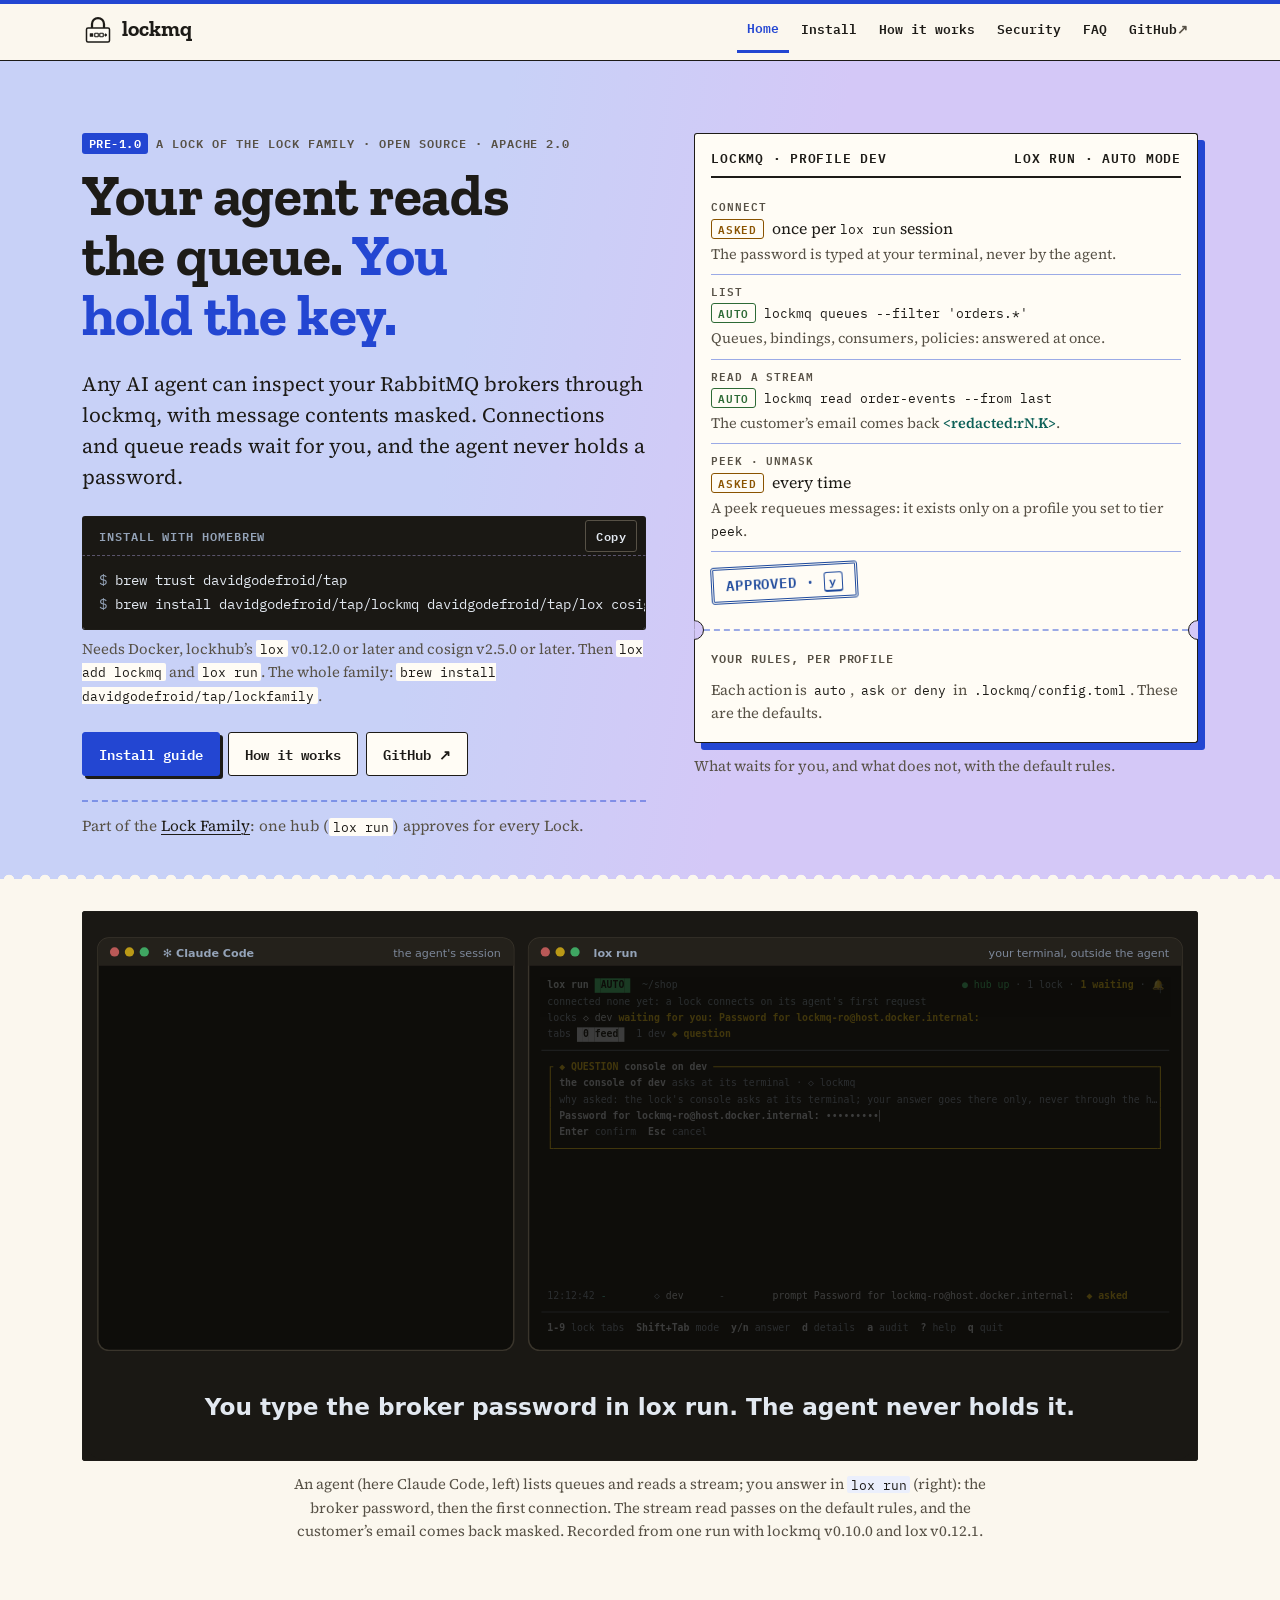
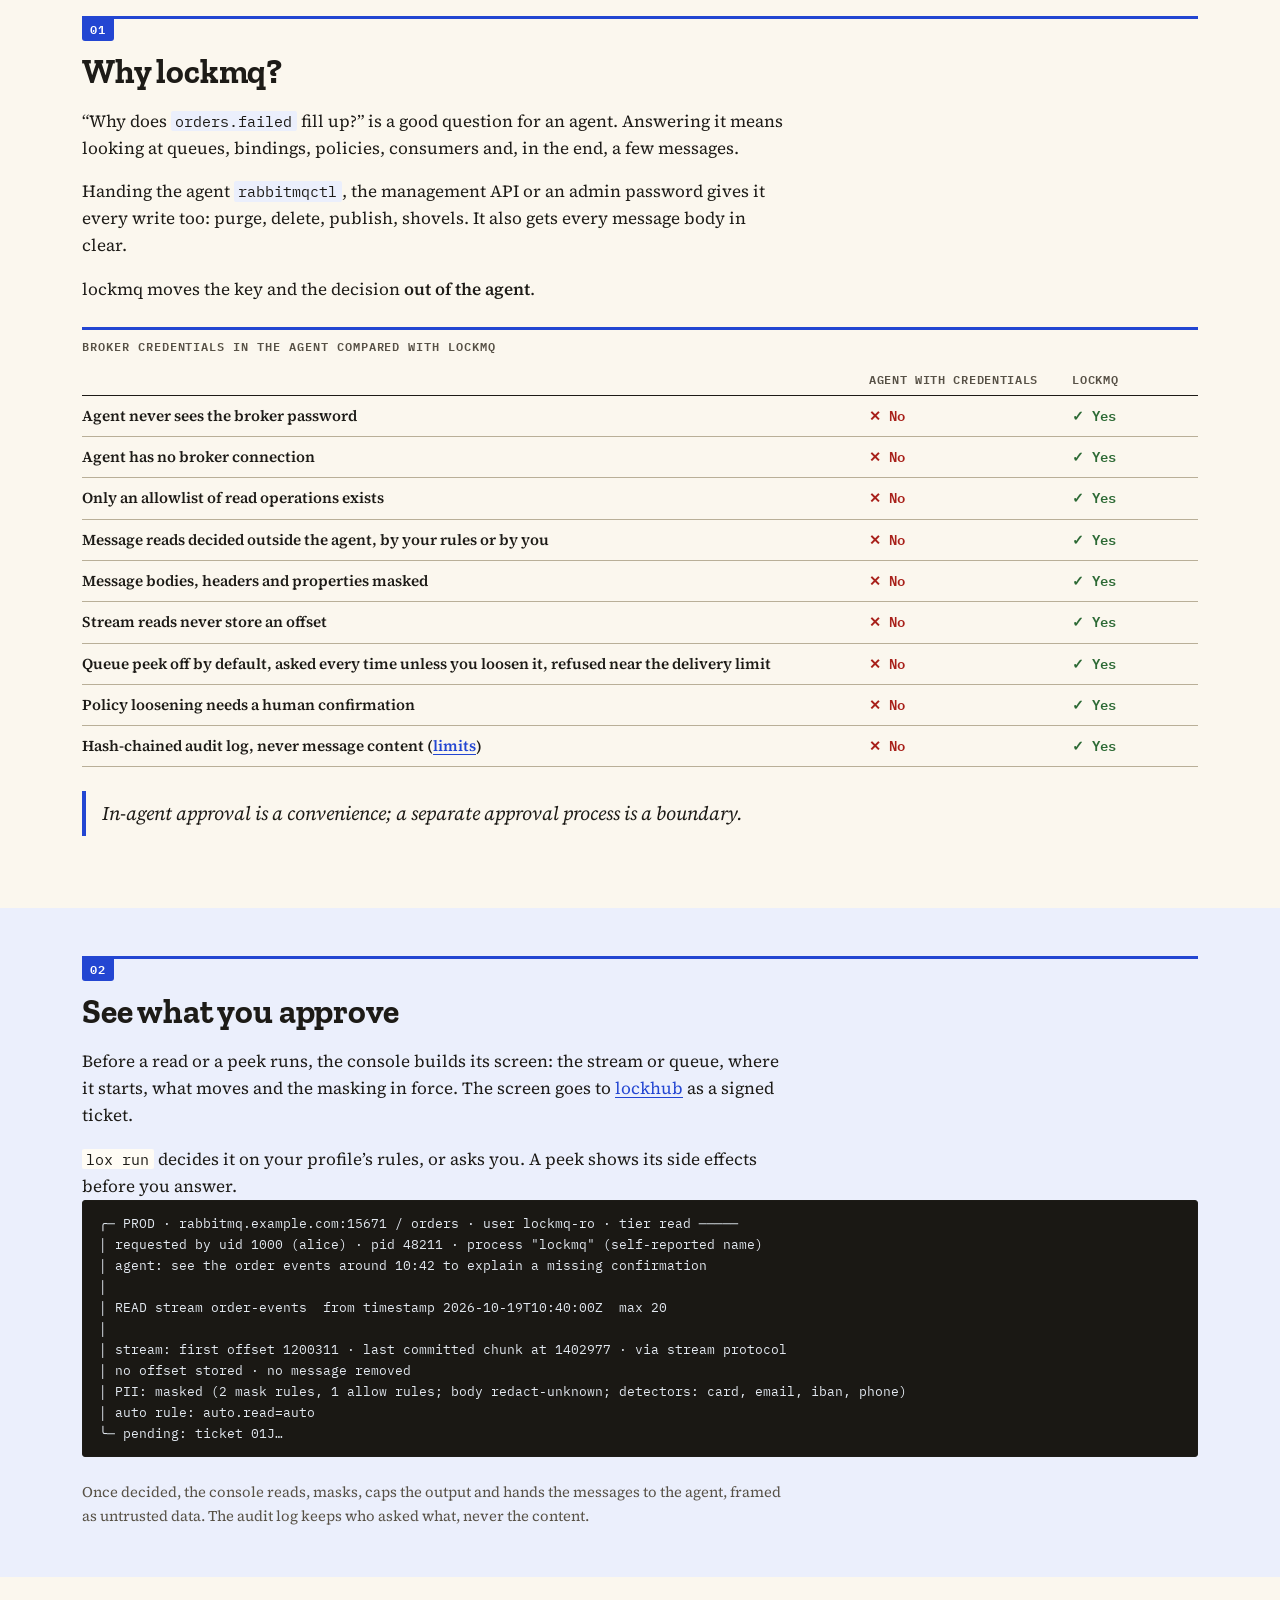
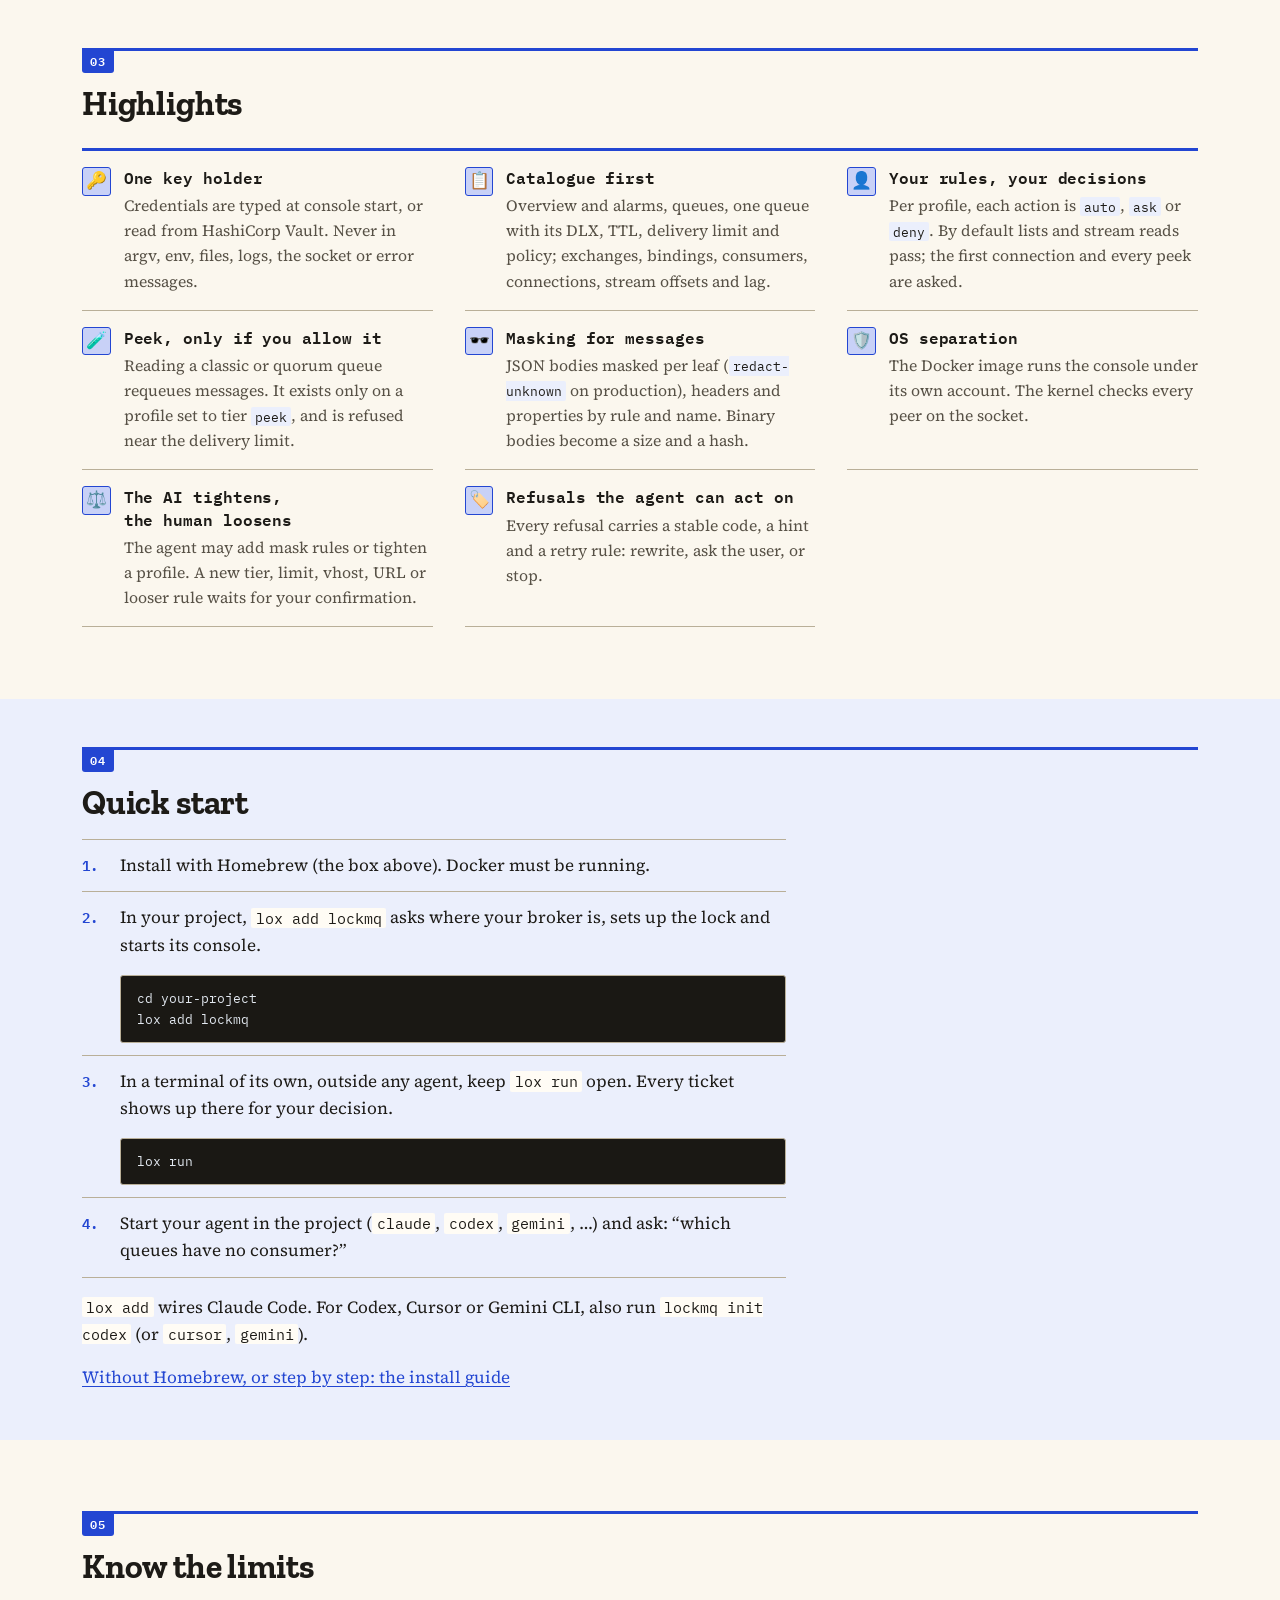
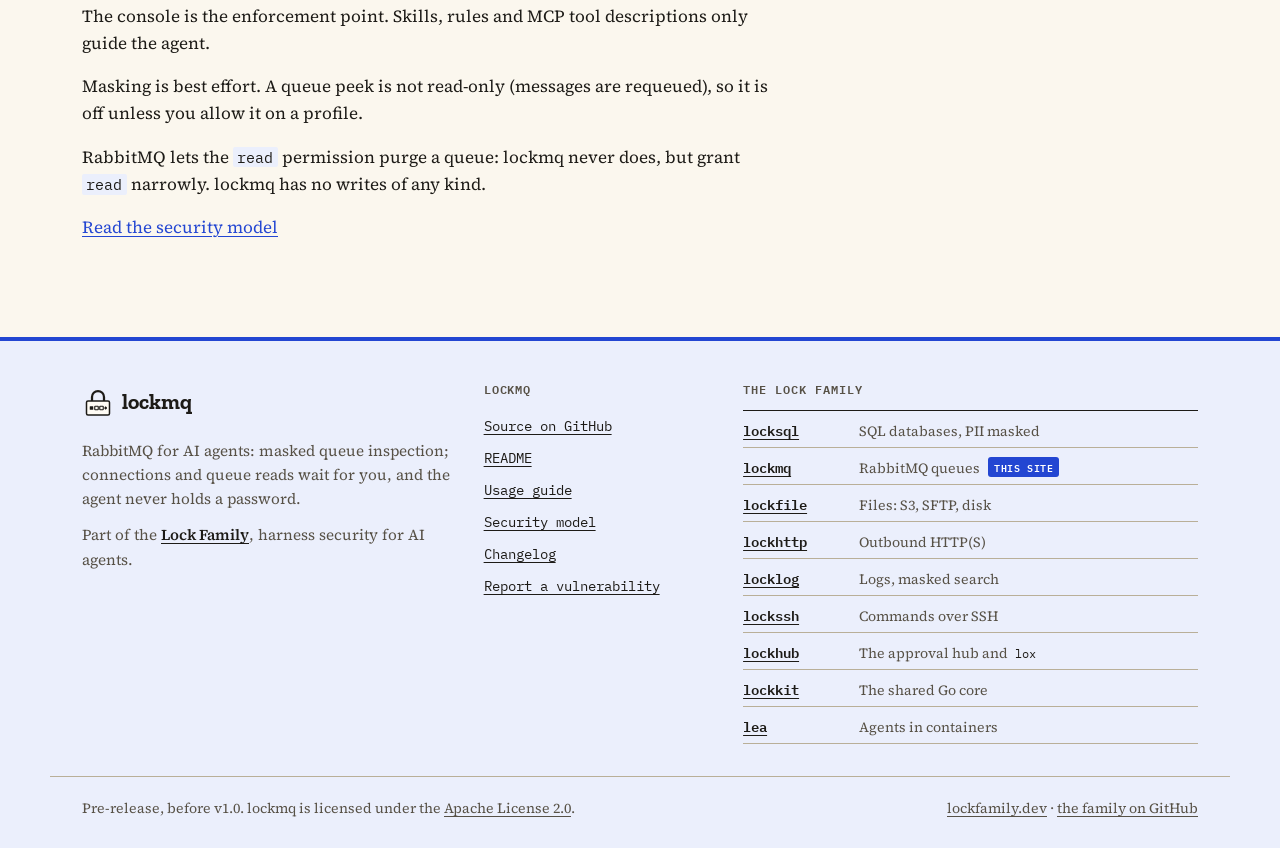
==== commit cef342b1: "docs: demo recording notes after review (#76) agent.json: the read's intent, recorded in French, is " ====
--- a/site/index.html
+++ b/site/index.html
@@ -1,13 +1,13 @@
 <!doctype html>
-<html lang="en" data-accent="lockmq">
+<html lang="en">
 <head>
   <meta charset="utf-8">
   <meta name="viewport" content="width=device-width, initial-scale=1">
   <title>lockmq: your agent reads the queue, you hold the key</title>
   <meta name="description" content="lockmq lets any AI agent inspect RabbitMQ: message contents come back masked, connections and queue reads wait for your approval, and the agent never holds a password.">
   <meta name="color-scheme" content="light dark">
-  <meta name="theme-color" content="#fbf7ee" media="(prefers-color-scheme: light)">
-  <meta name="theme-color" content="#1f1d26" media="(prefers-color-scheme: dark)">
+  <meta name="theme-color" content="#f4efe4" media="(prefers-color-scheme: light)">
+  <meta name="theme-color" content="#16140f" media="(prefers-color-scheme: dark)">
   <link rel="canonical" href="https://davidgodefroid.github.io/lockmq/">
   <meta property="og:type" content="website">
   <meta property="og:site_name" content="lockmq">
@@ -95,10 +95,10 @@
   <h2 id="demo" class="visually-hidden">See it run</h2>
   <figure class="demo">
     <div class="demo-frame" role="region" aria-label="Animated demo" tabindex="0">
-      <img src="assets/demo.svg" alt="An agent (here Claude Code, in the account alice) lists the queues of the vhost orders through lockmq, then asks to read the last 3 messages of the stream order-events. The lockmq console, in its own account, shows the approval screen; the human types y, and the agent gets the messages back with the customer's email replaced by a reference." width="1200" height="640" aria-describedby="demo-caption">
+      <img src="assets/demo.svg" alt="Four steps. 1: in lox run, in a terminal of their own, the human types the broker password that the lock's console asks for. 2: an agent (here Claude Code) makes its first requests to the broker, lockmq_queues among them; lox run shows the question &quot;connect on dev/dev&quot; and the human presses y. 3: the agent gets the three queues of the vhost orders, then calls lockmq_read on the stream order-events; lox run approves it by a rule and lists it in its feed as auto:action. 4: the agent gets the messages back with the customer's email replaced by a reference." width="1200" height="590" aria-describedby="demo-caption">
     </div>
     <p class="demo-hint">Swipe sideways to see both terminals.</p>
-    <figcaption id="demo-caption">An agent (here Claude Code, left) lists queues at once, then reads a stream; the lockmq console (right) holds the key and masks the customer’s email. Recorded before decisions moved to lockhub: today you answer in <code>lox run</code>, and stream reads pass on the default rules.</figcaption>
+    <figcaption id="demo-caption">An agent (here Claude Code, left) lists queues and reads a stream; you answer in <code>lox run</code> (right): the broker password, then the first connection. The stream read passes on the default rules, and the customer’s email comes back masked. Recorded from one run with lockmq v0.10.0 and lox v0.12.1.</figcaption>
   </figure>
 </section>
 
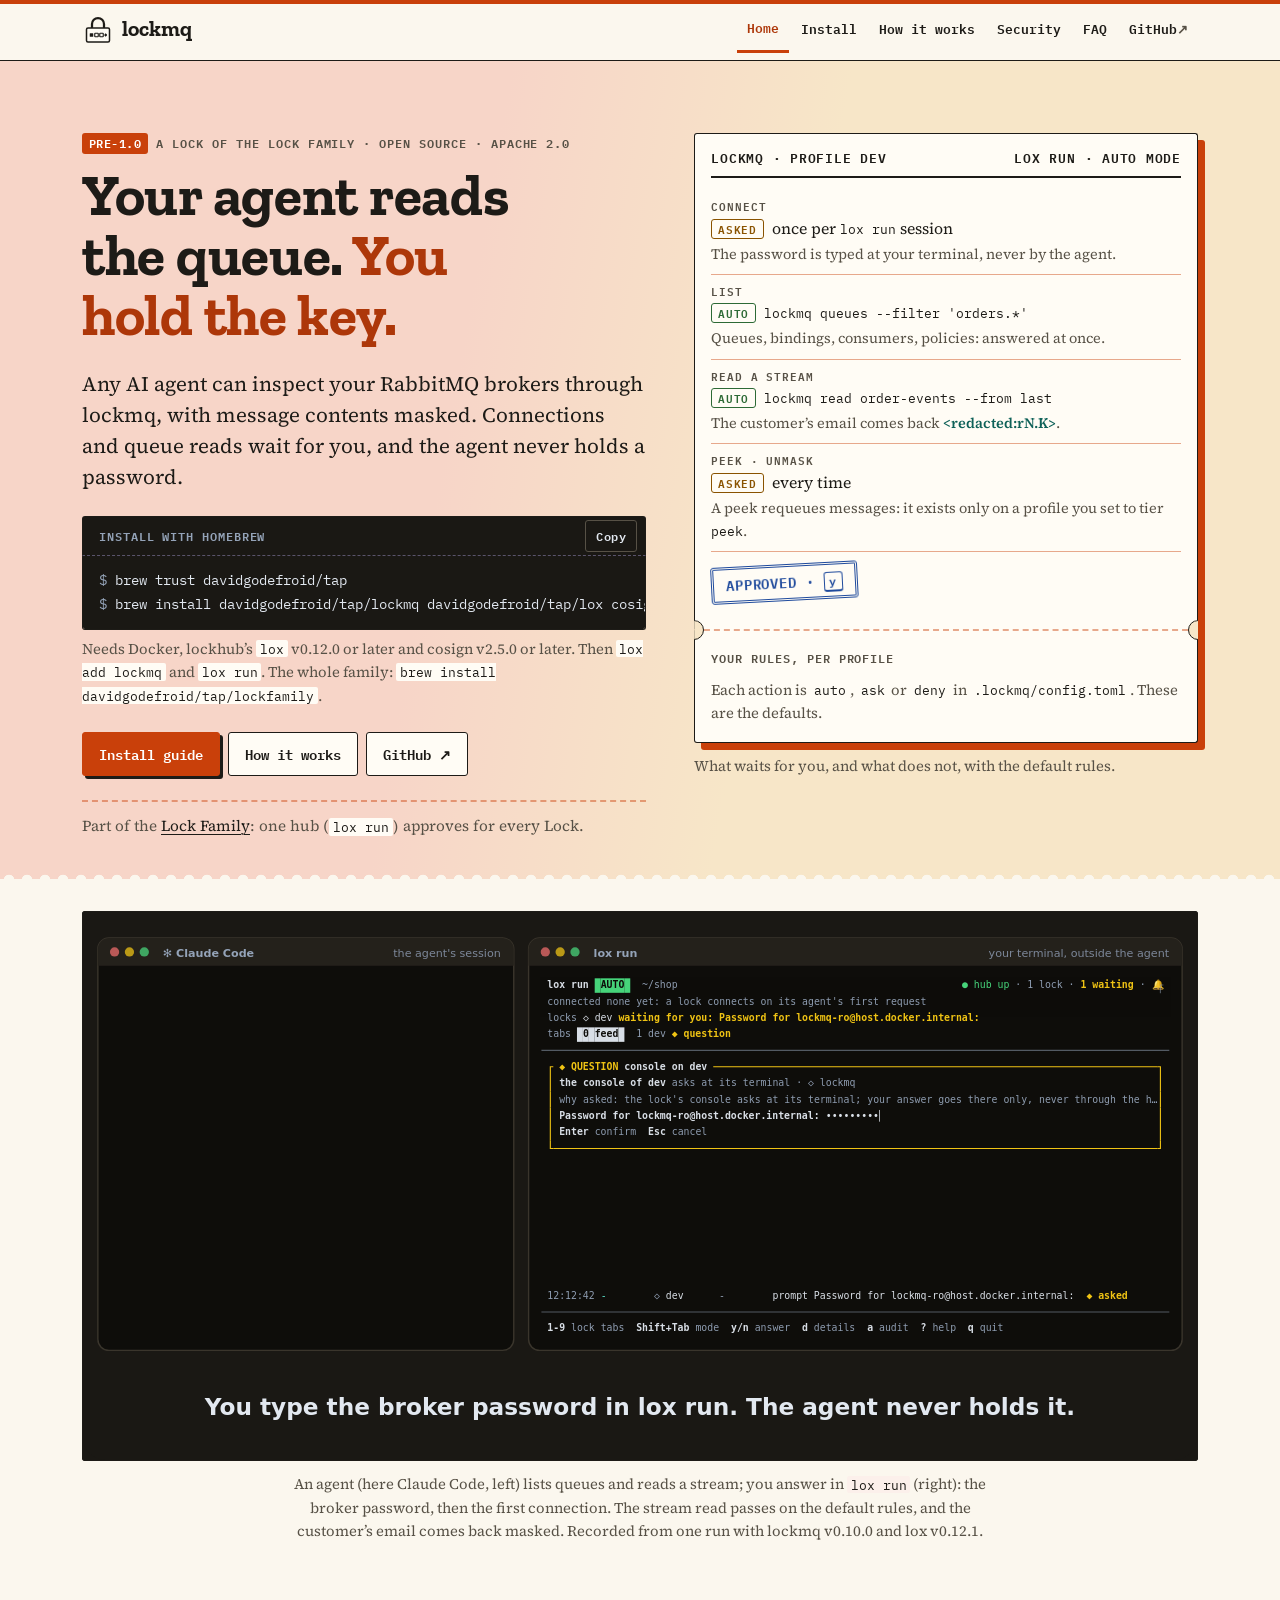
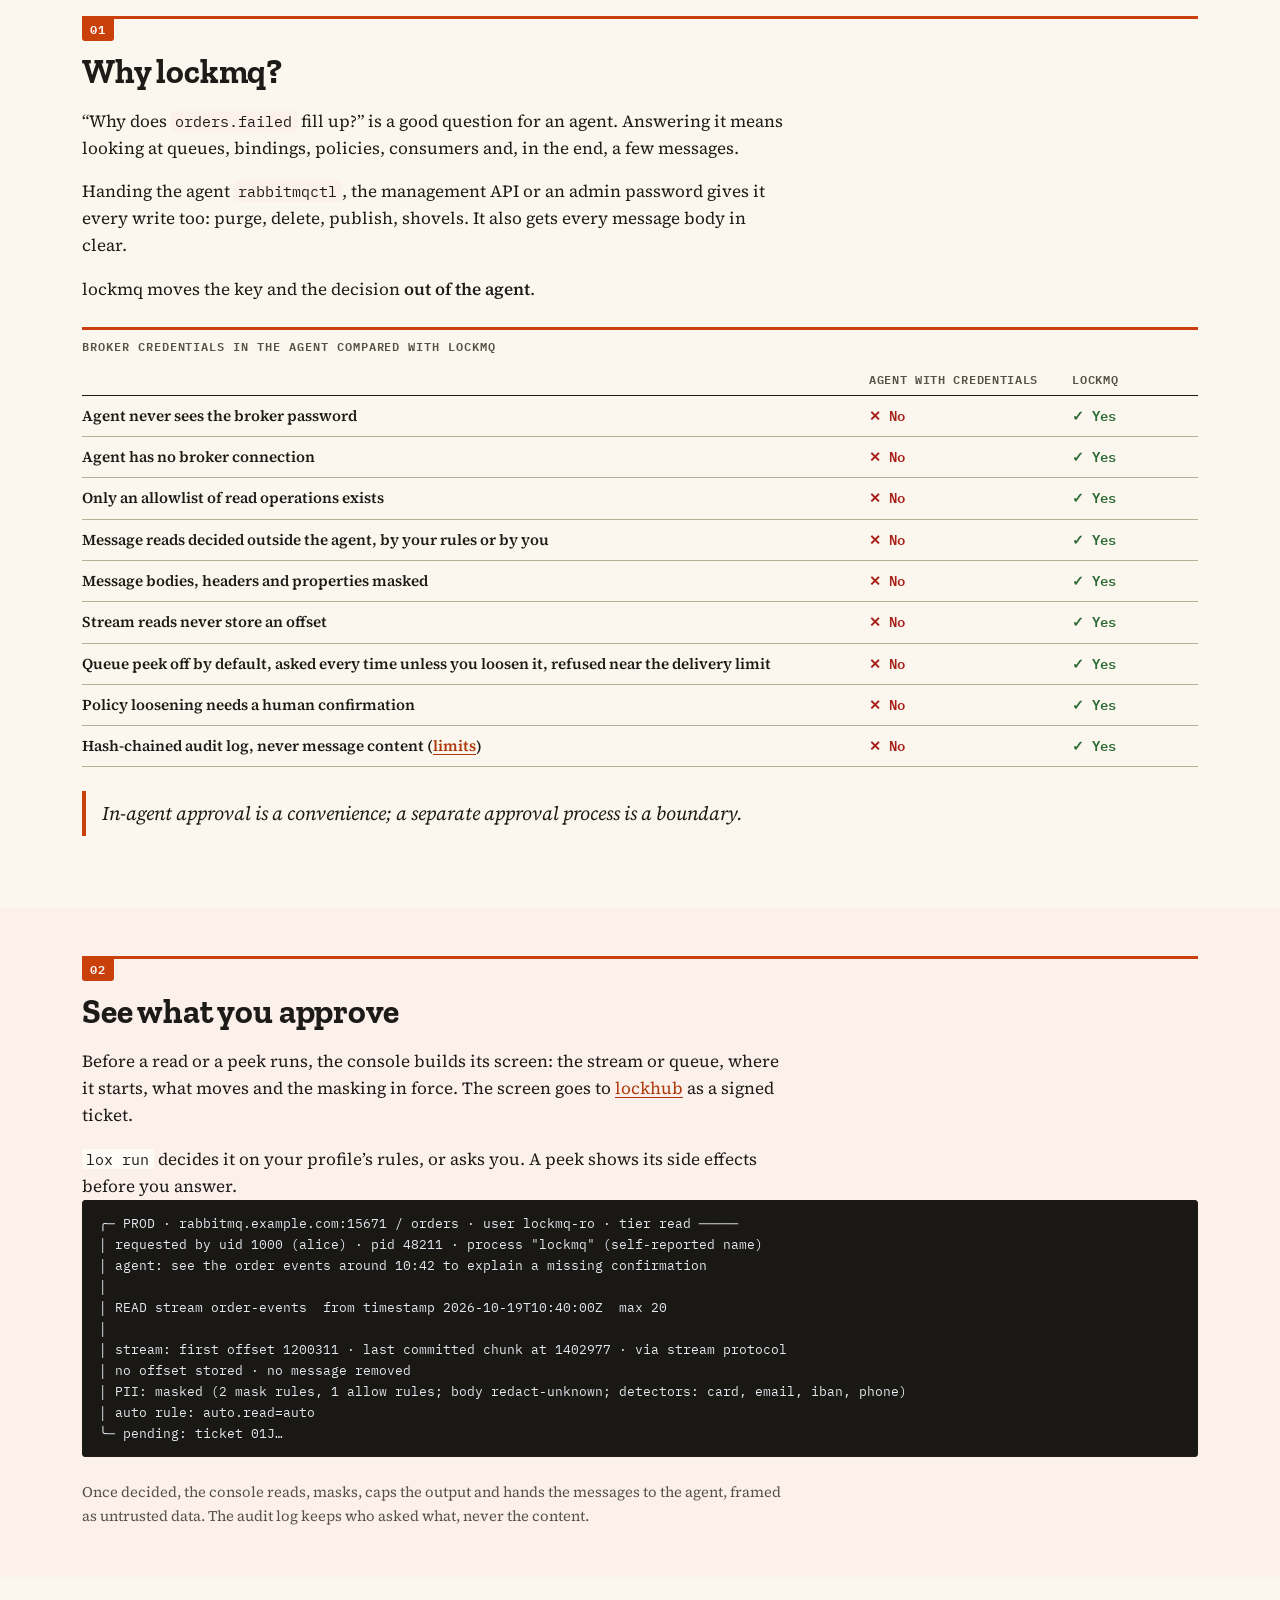
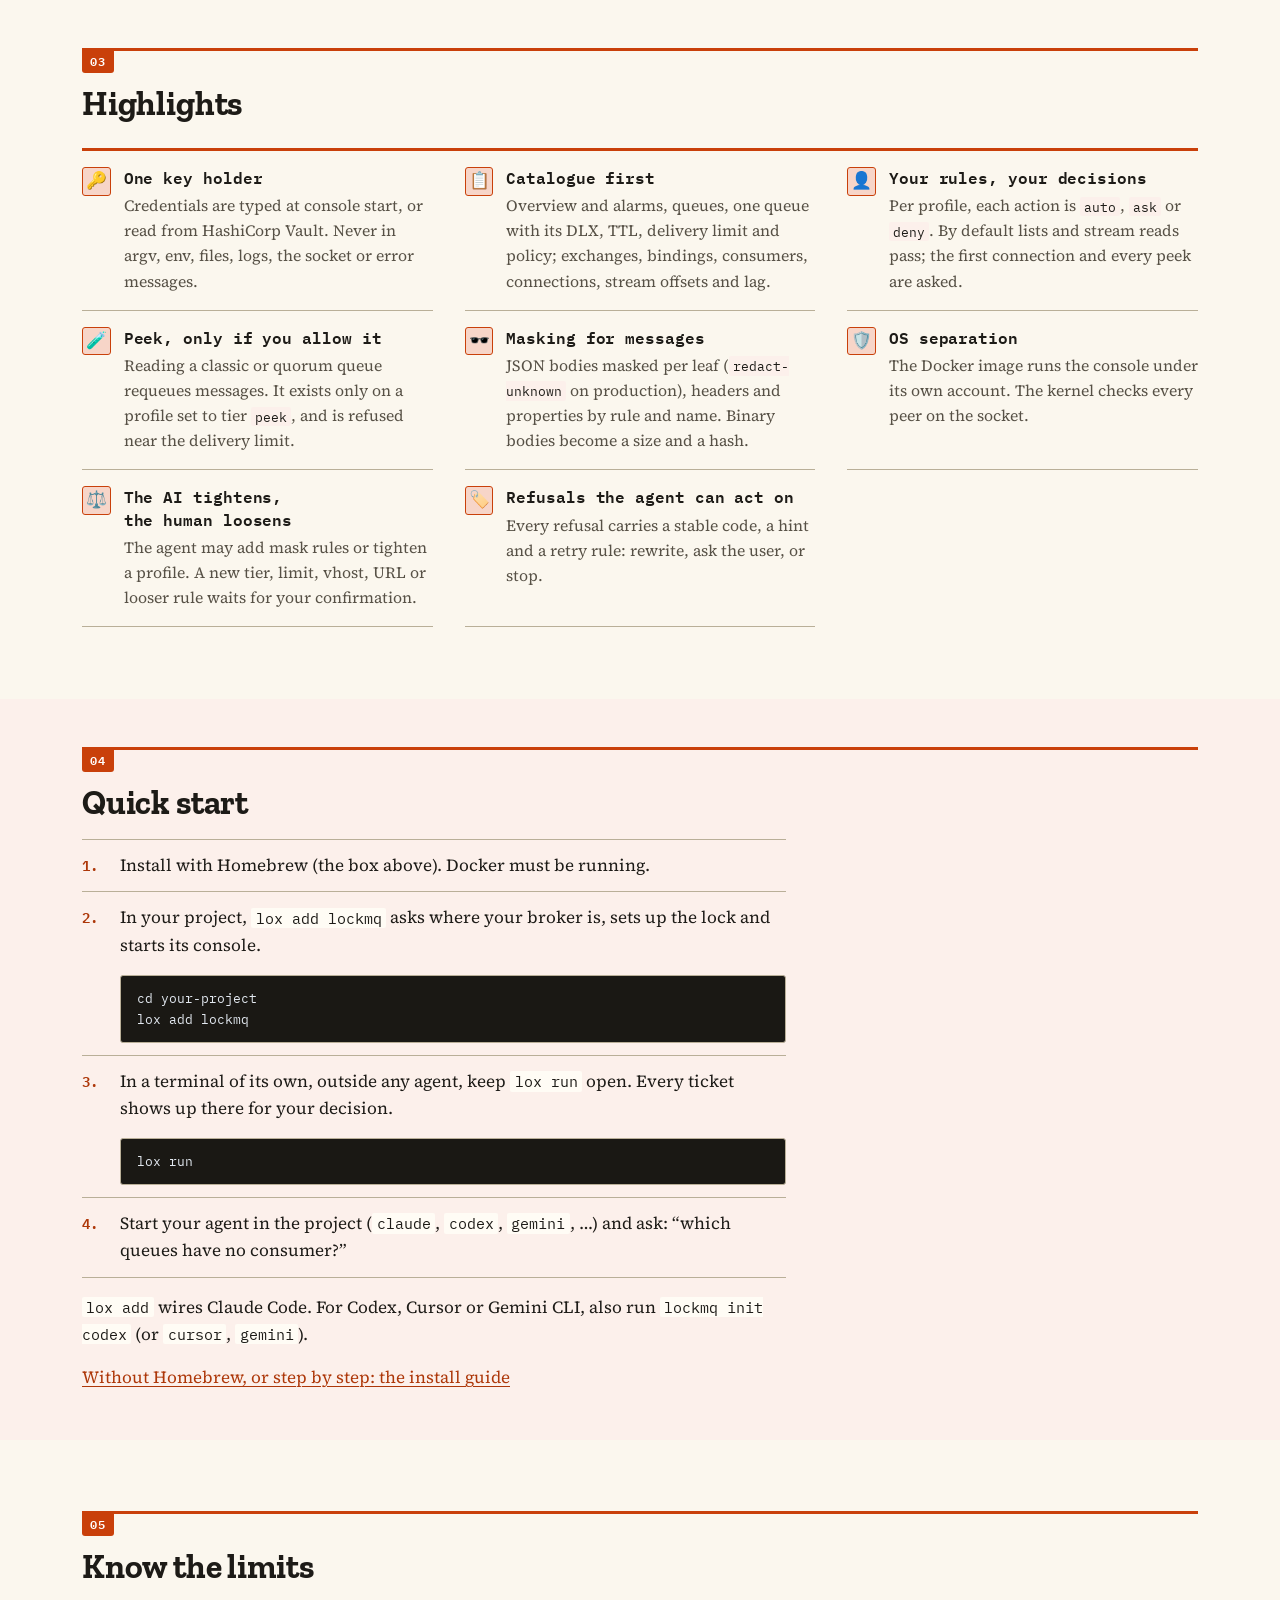
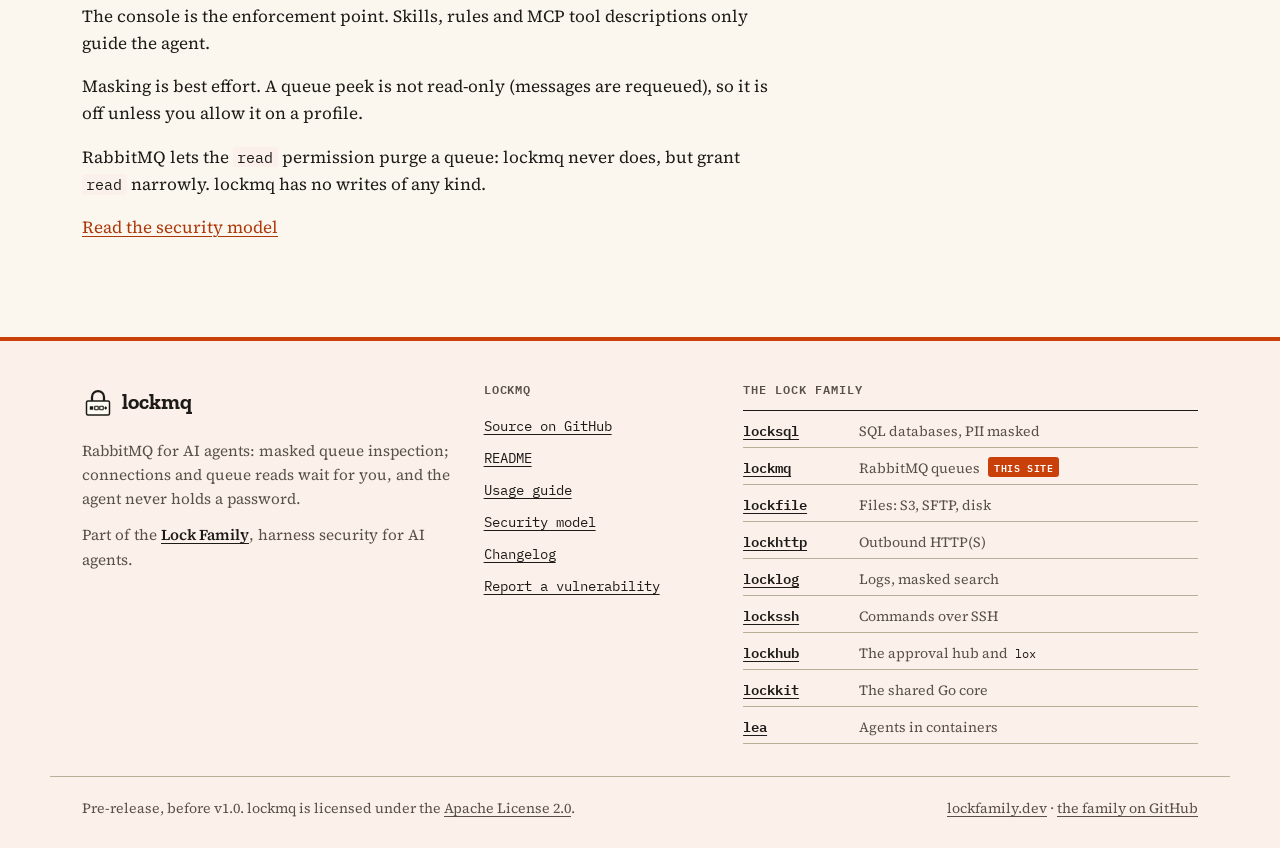
==== commit 7649d37f: "site: coloured stock, lockmq's accent (lockfamily#72) (#83) The family's colour direction (lockfamil" ====
--- a/site/index.html
+++ b/site/index.html
@@ -1,13 +1,13 @@
 <!doctype html>
-<html lang="en">
+<html lang="en" data-accent="lockmq">
 <head>
   <meta charset="utf-8">
   <meta name="viewport" content="width=device-width, initial-scale=1">
   <title>lockmq: your agent reads the queue, you hold the key</title>
   <meta name="description" content="lockmq lets any AI agent inspect RabbitMQ: message contents come back masked, connections and queue reads wait for your approval, and the agent never holds a password.">
   <meta name="color-scheme" content="light dark">
-  <meta name="theme-color" content="#f4efe4" media="(prefers-color-scheme: light)">
-  <meta name="theme-color" content="#16140f" media="(prefers-color-scheme: dark)">
+  <meta name="theme-color" content="#fbf7ee" media="(prefers-color-scheme: light)">
+  <meta name="theme-color" content="#1f1d26" media="(prefers-color-scheme: dark)">
   <link rel="canonical" href="https://davidgodefroid.github.io/lockmq/">
   <meta property="og:type" content="website">
   <meta property="og:site_name" content="lockmq">
